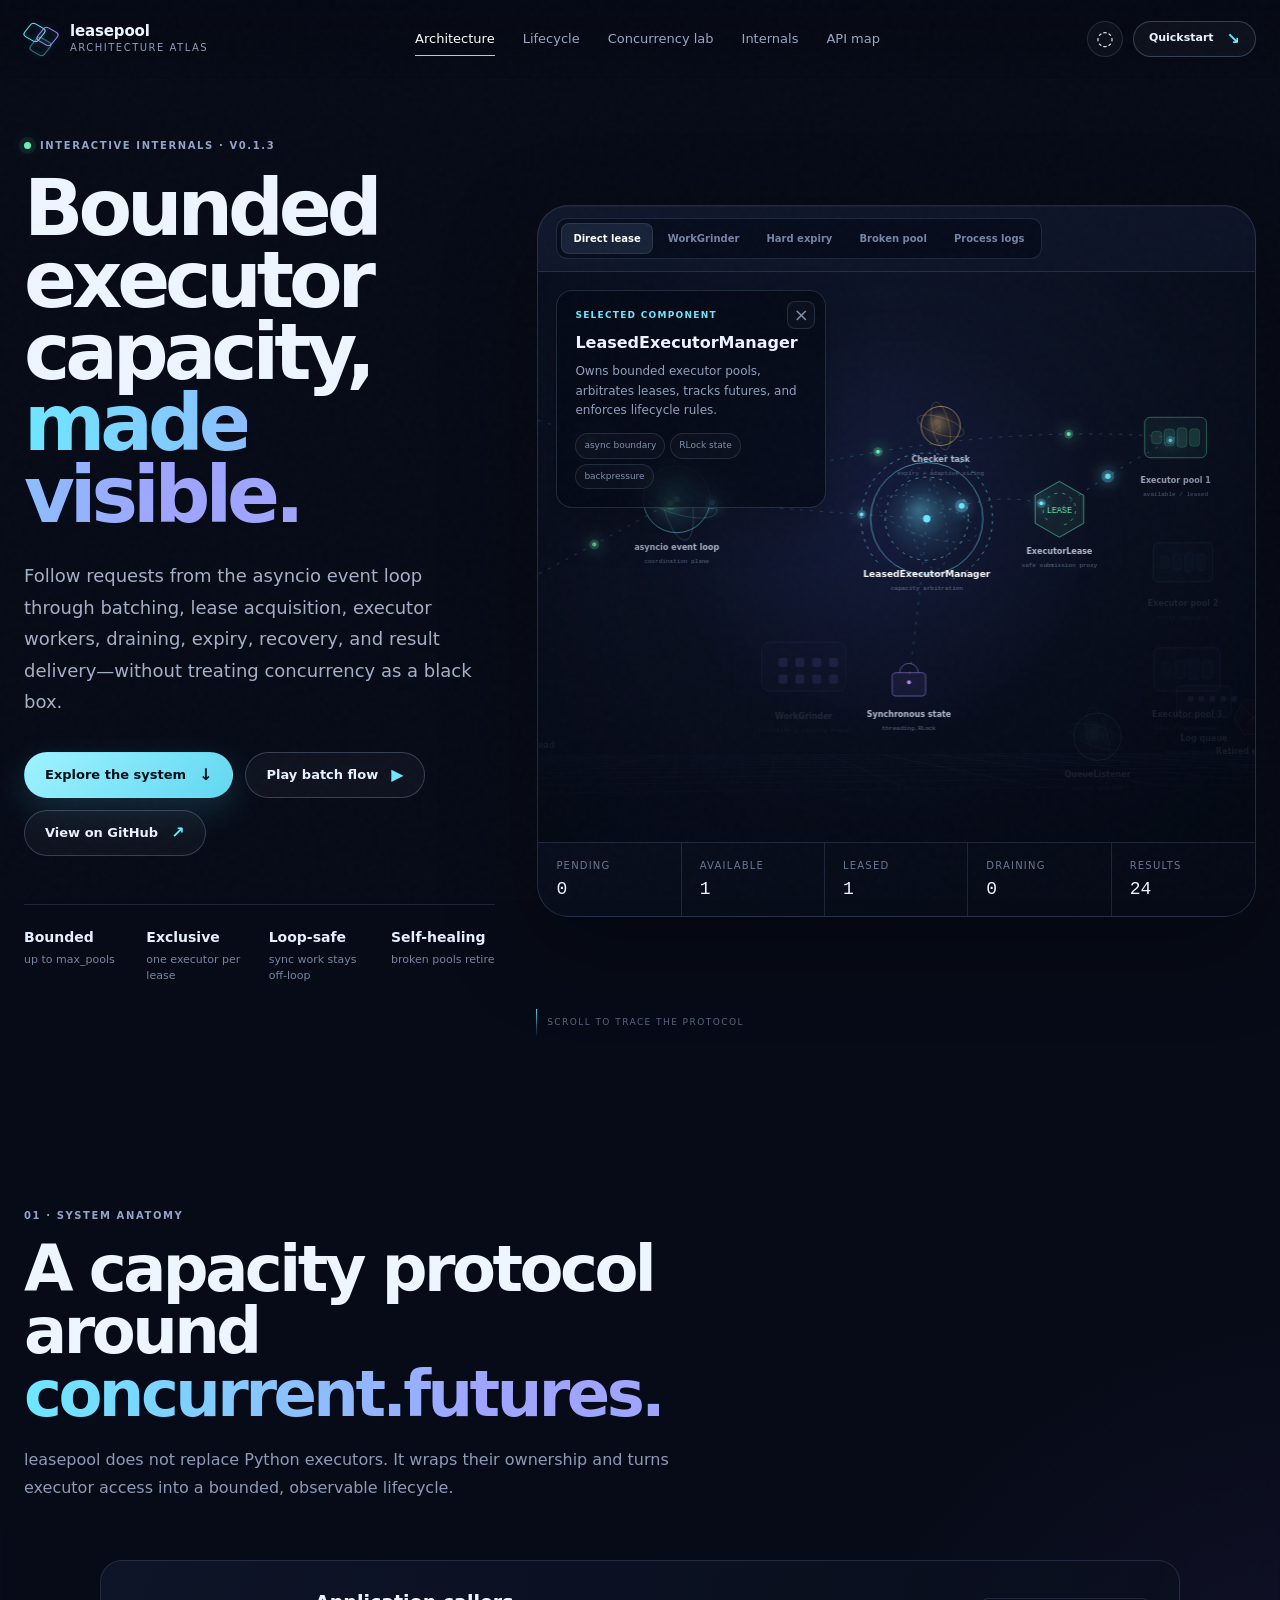
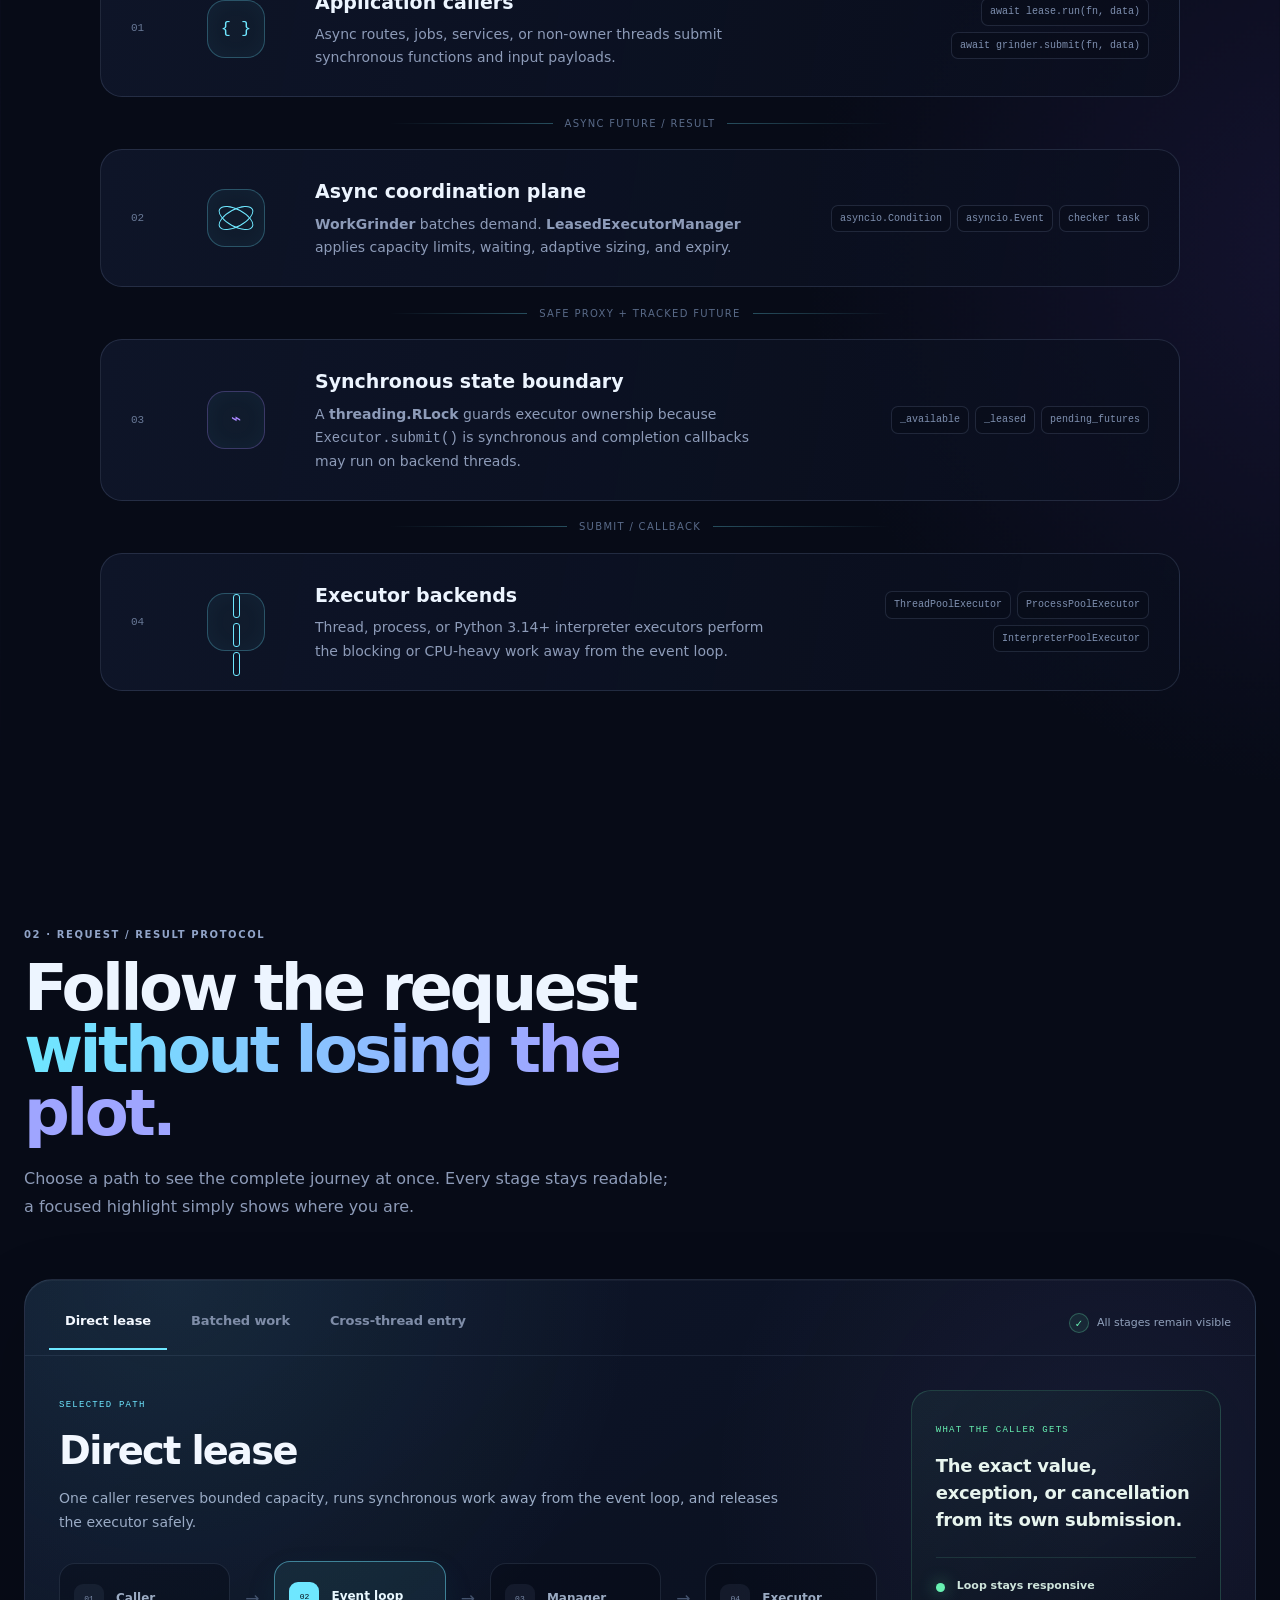
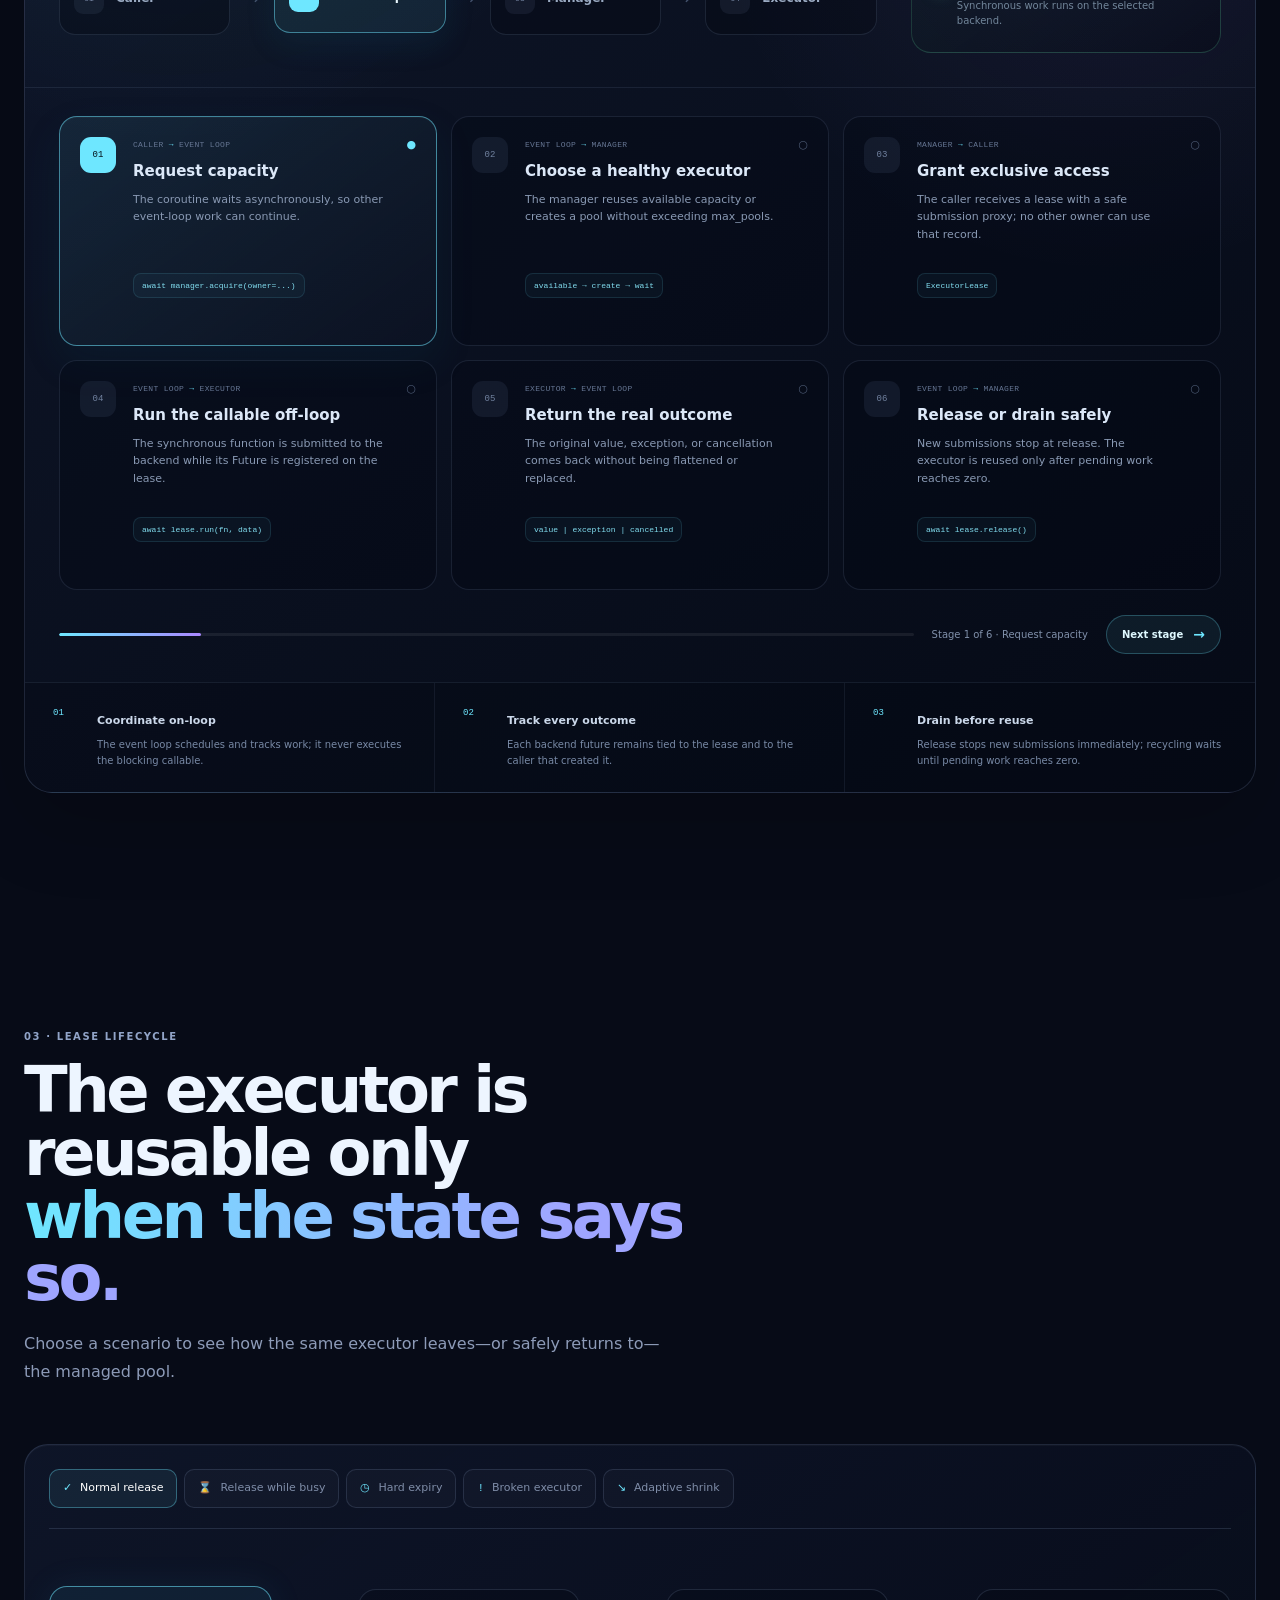
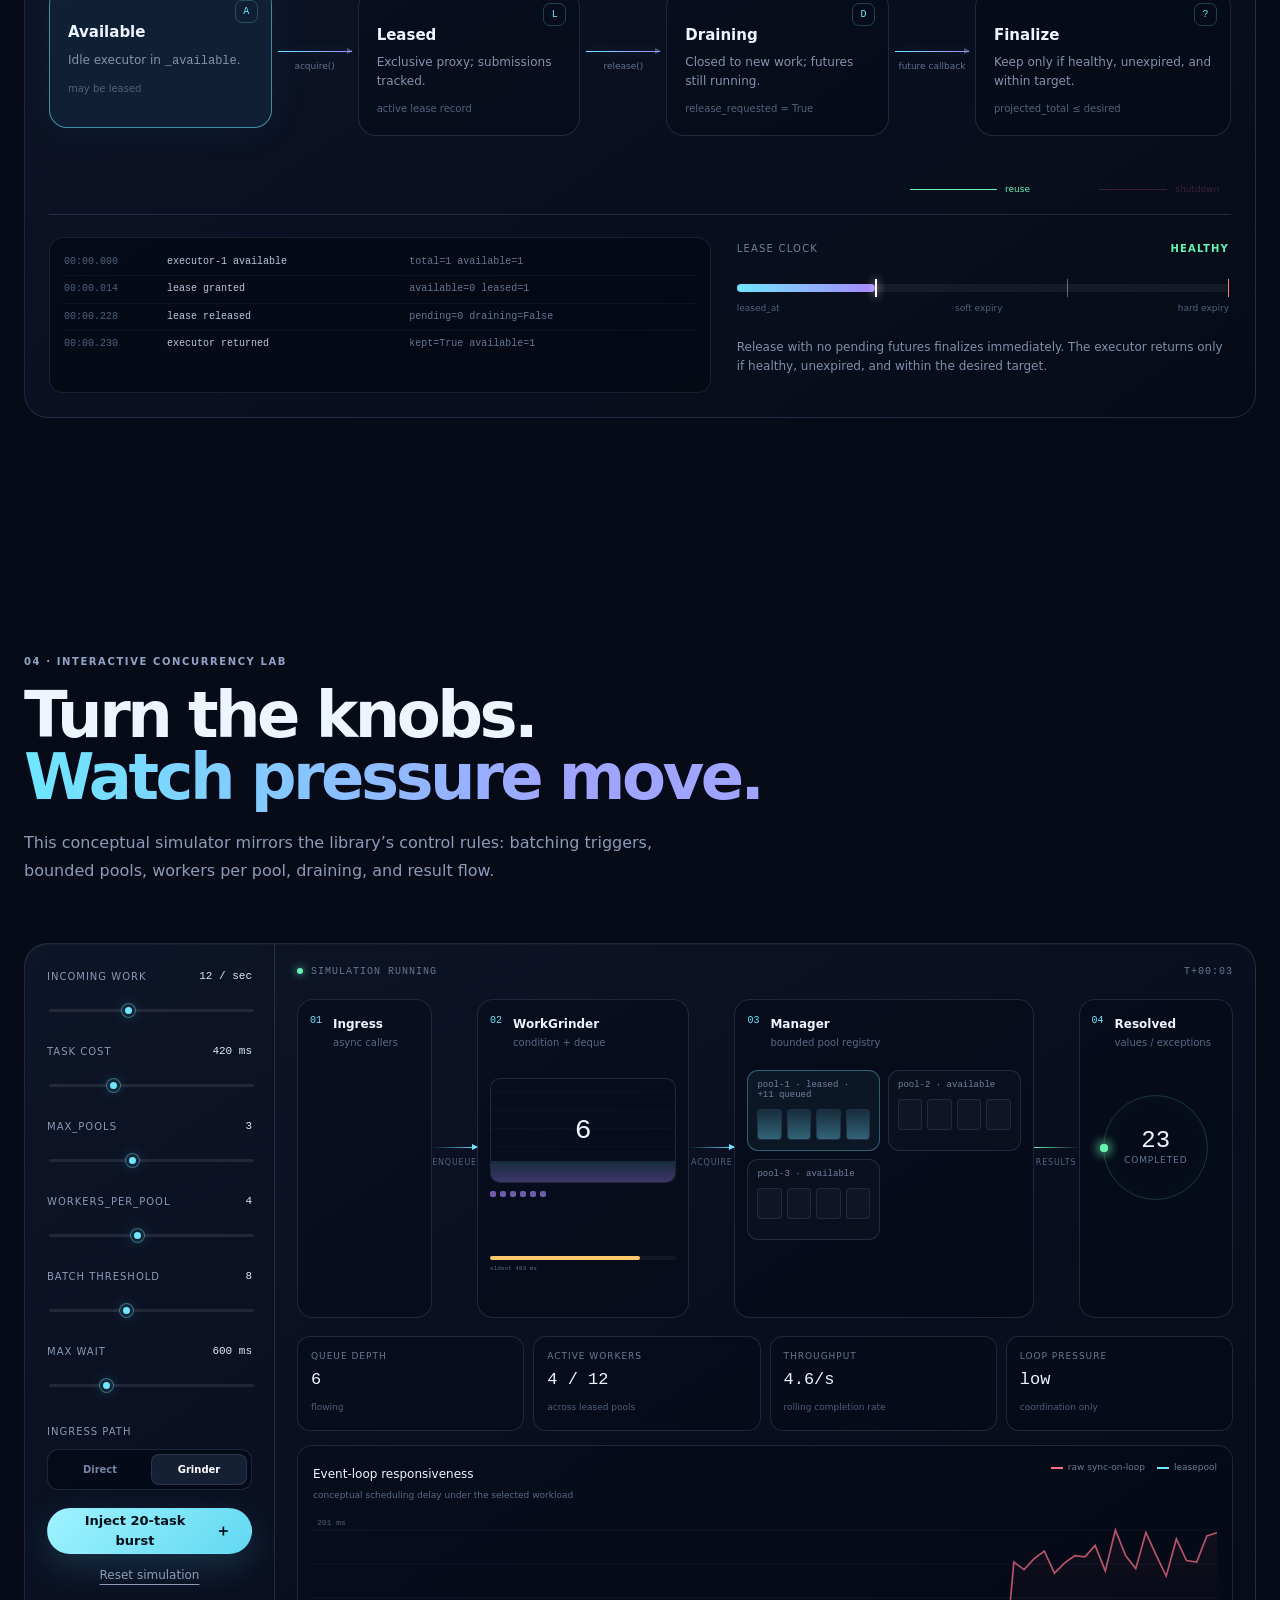
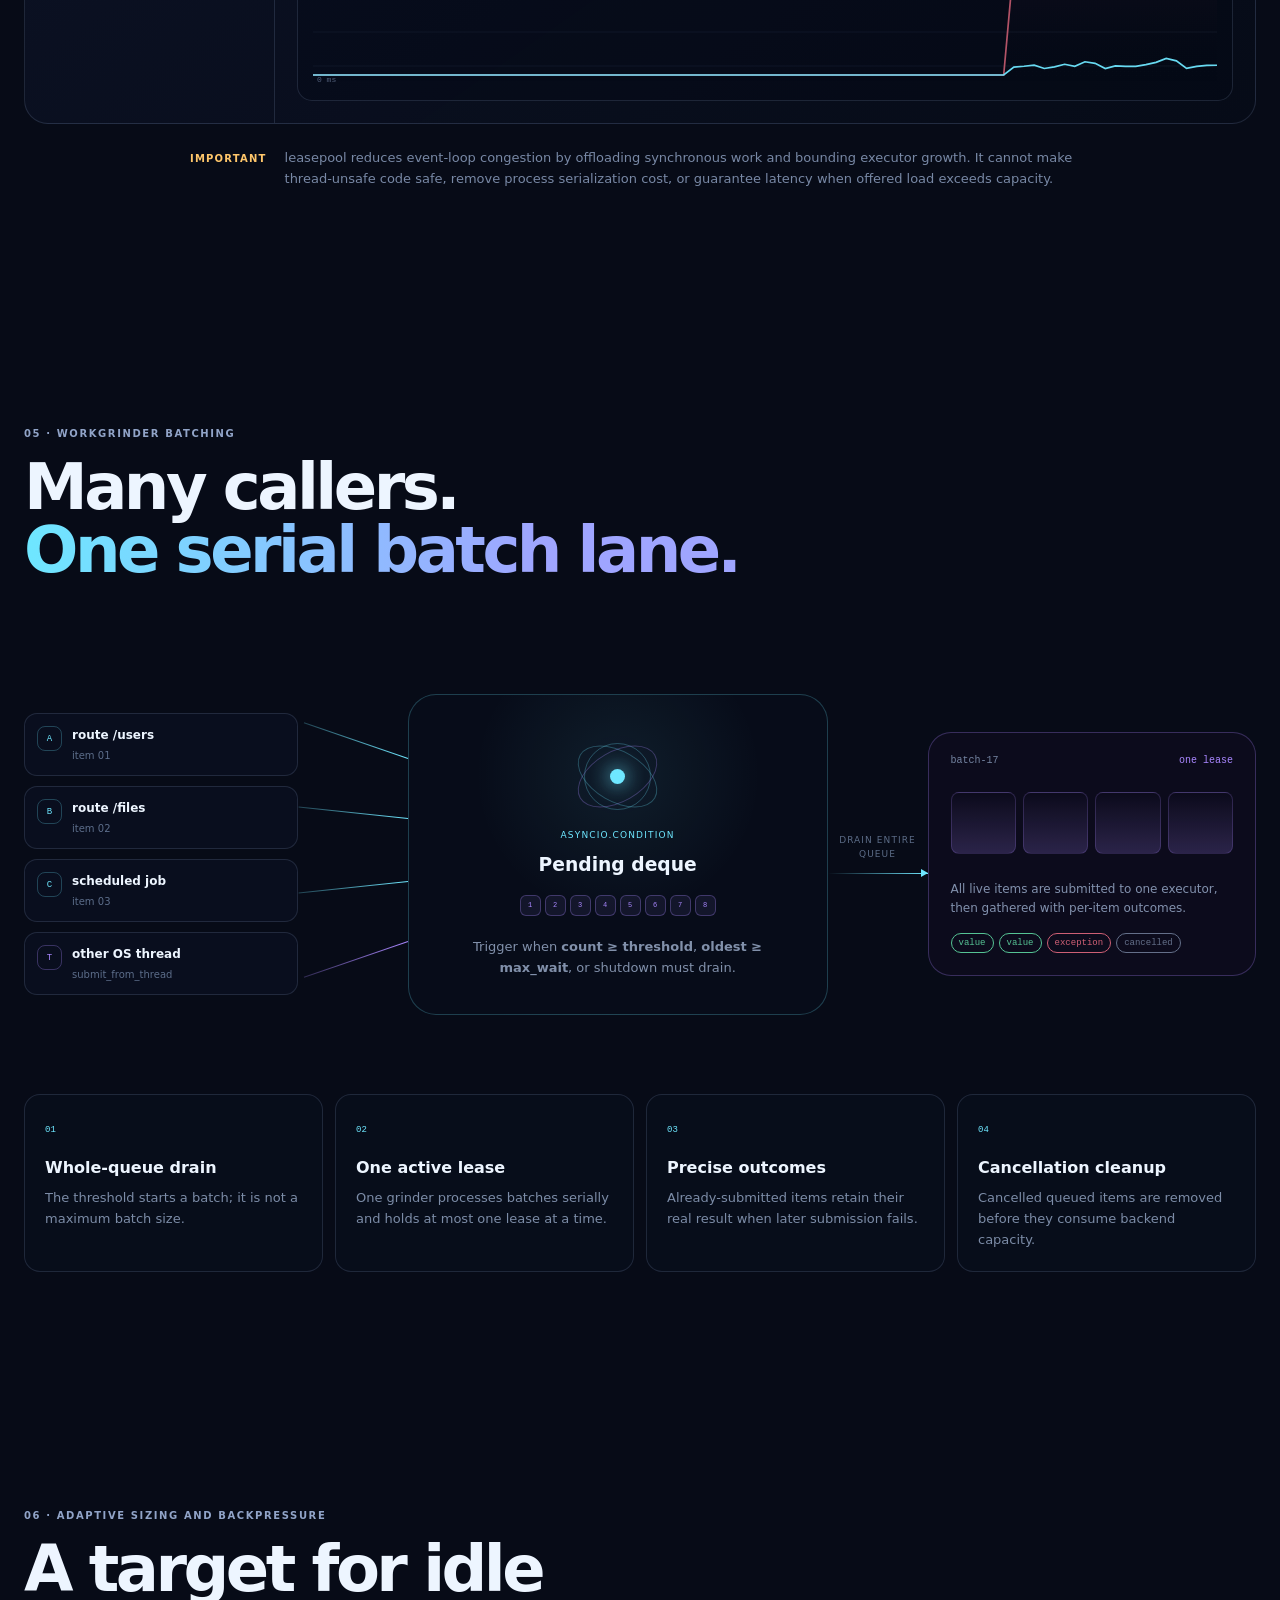
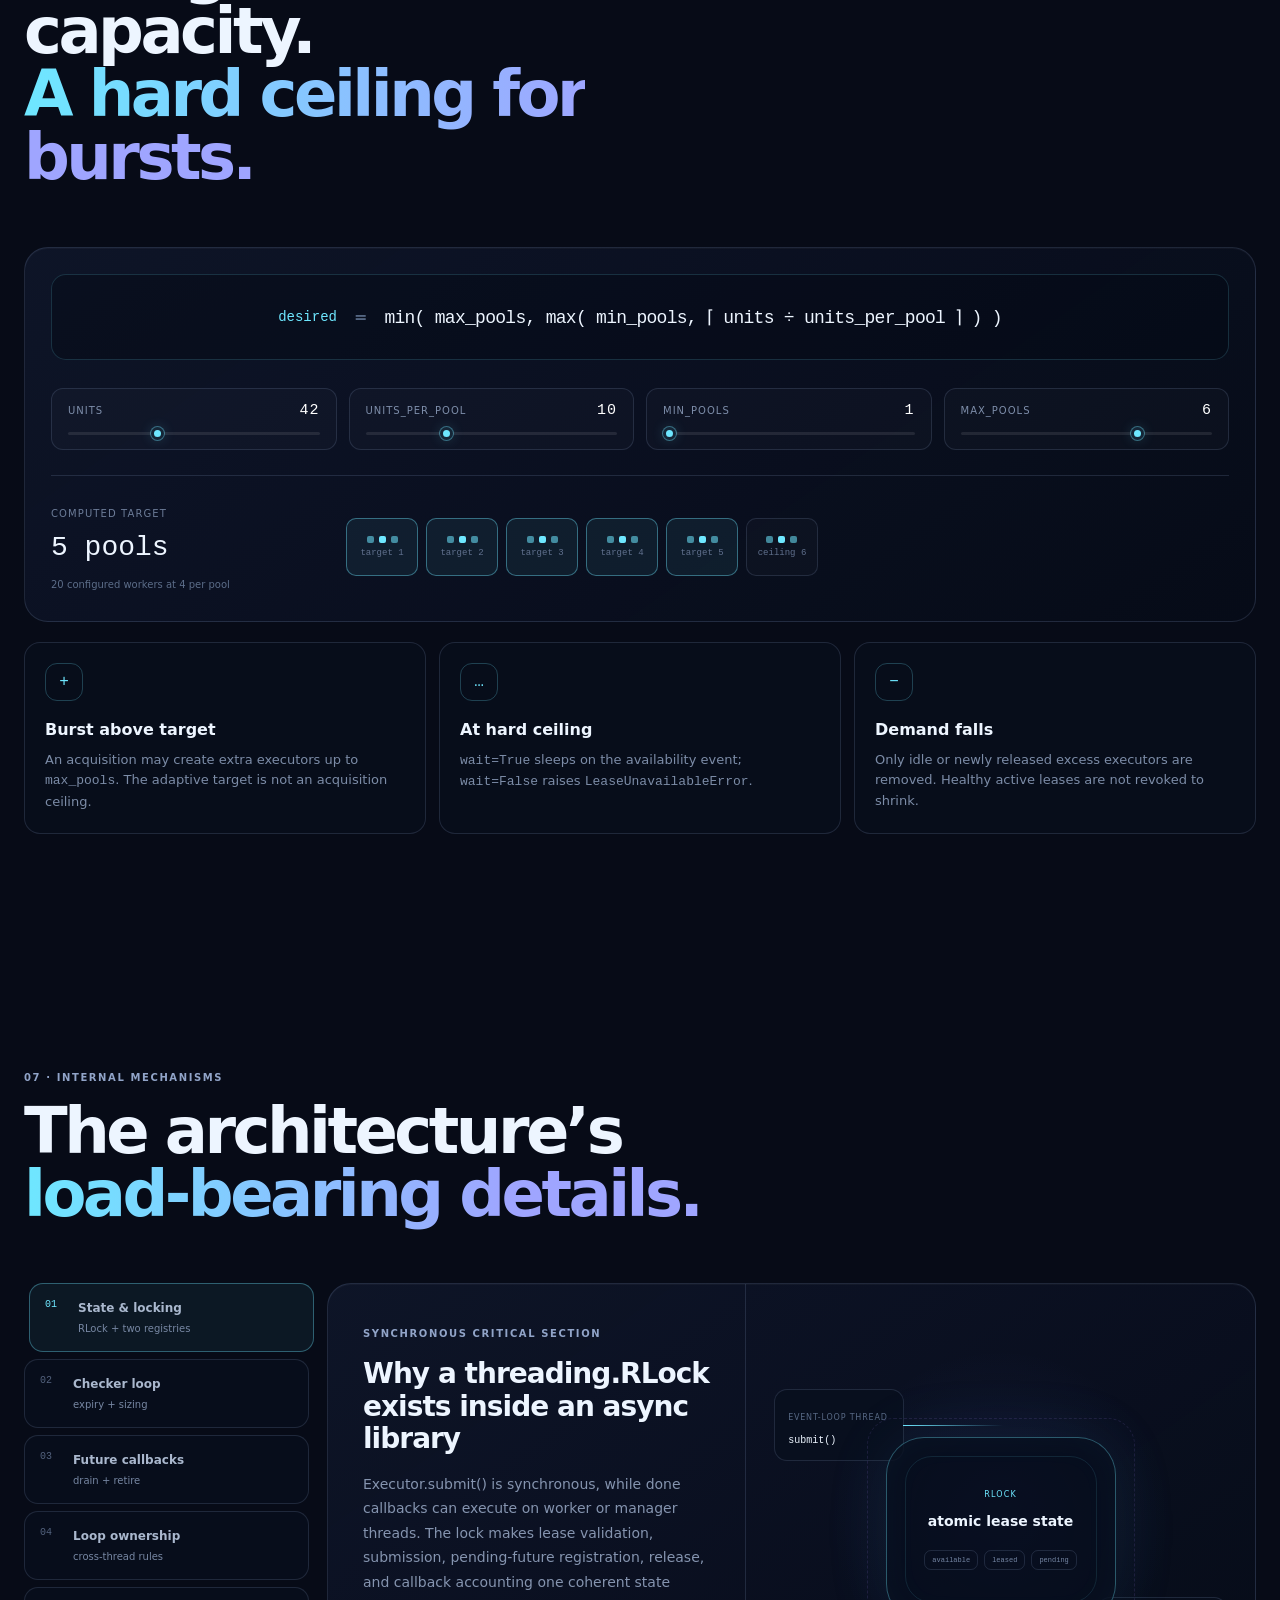
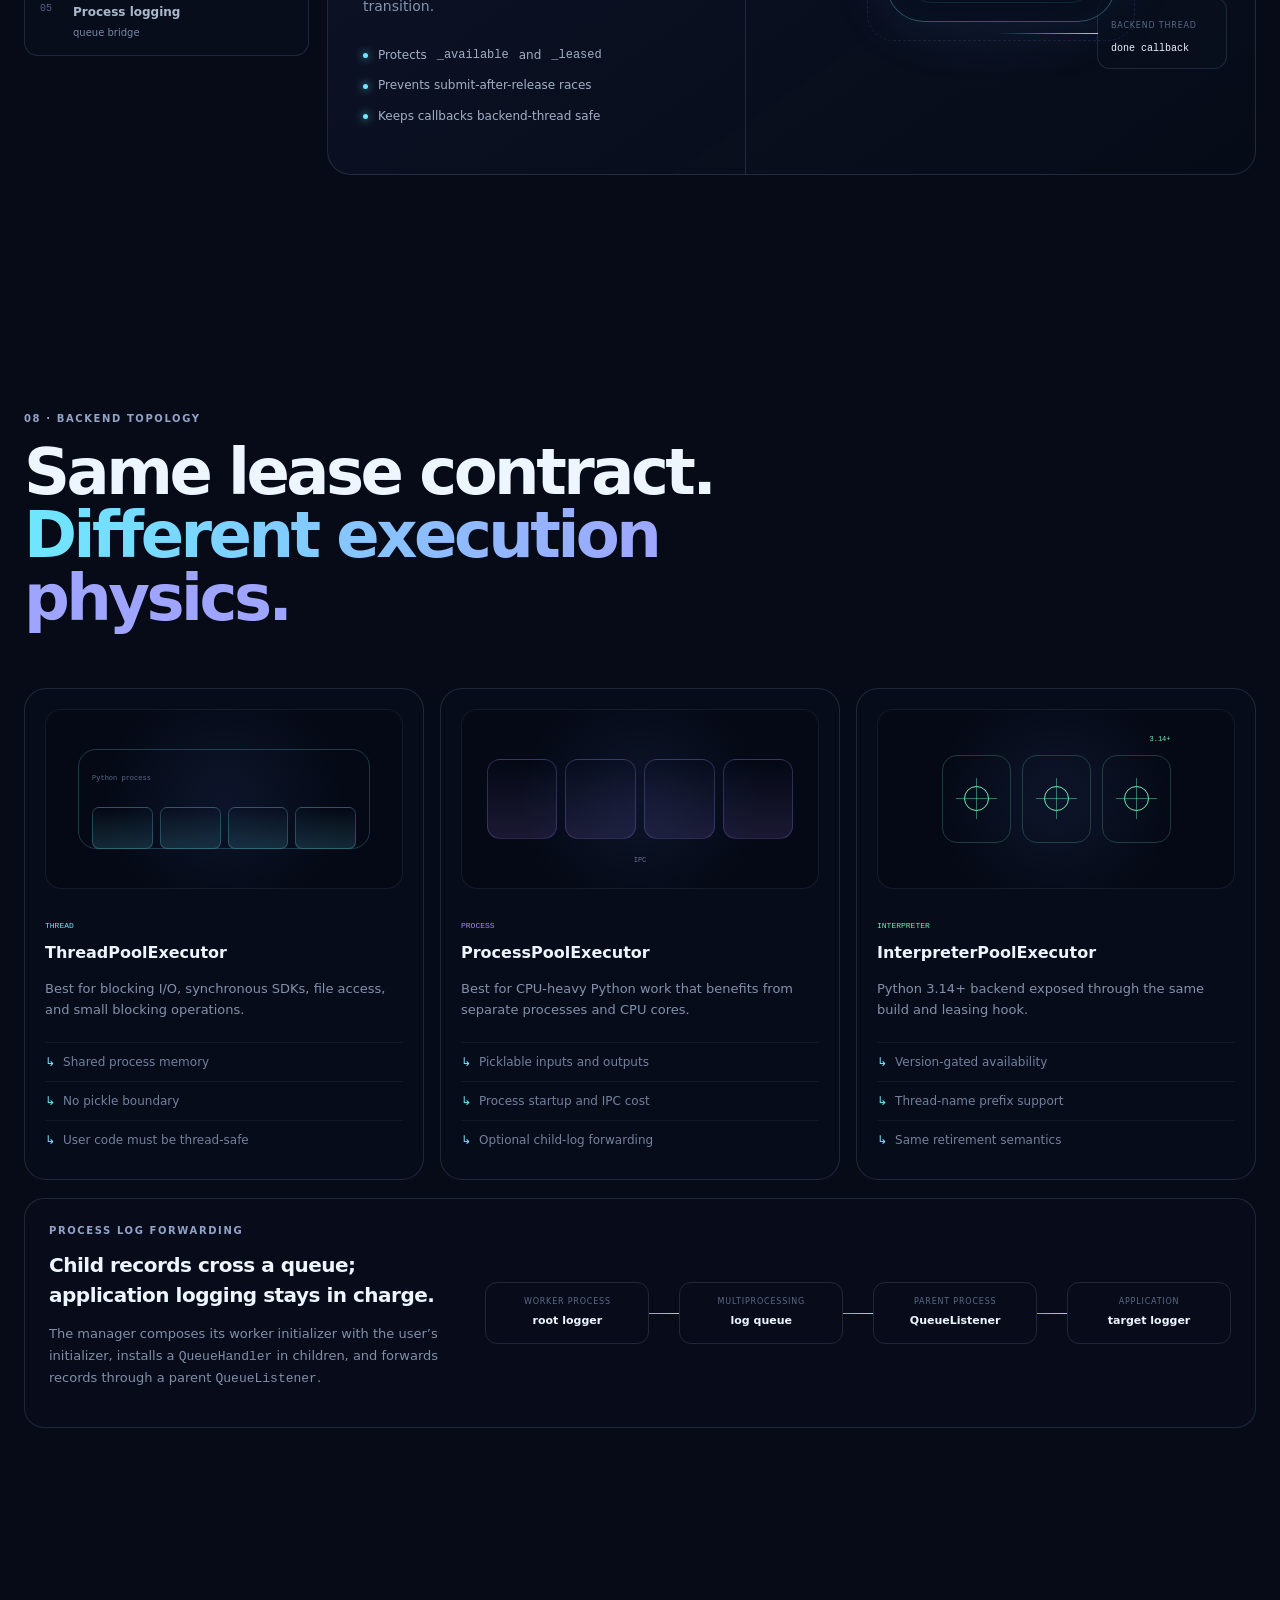
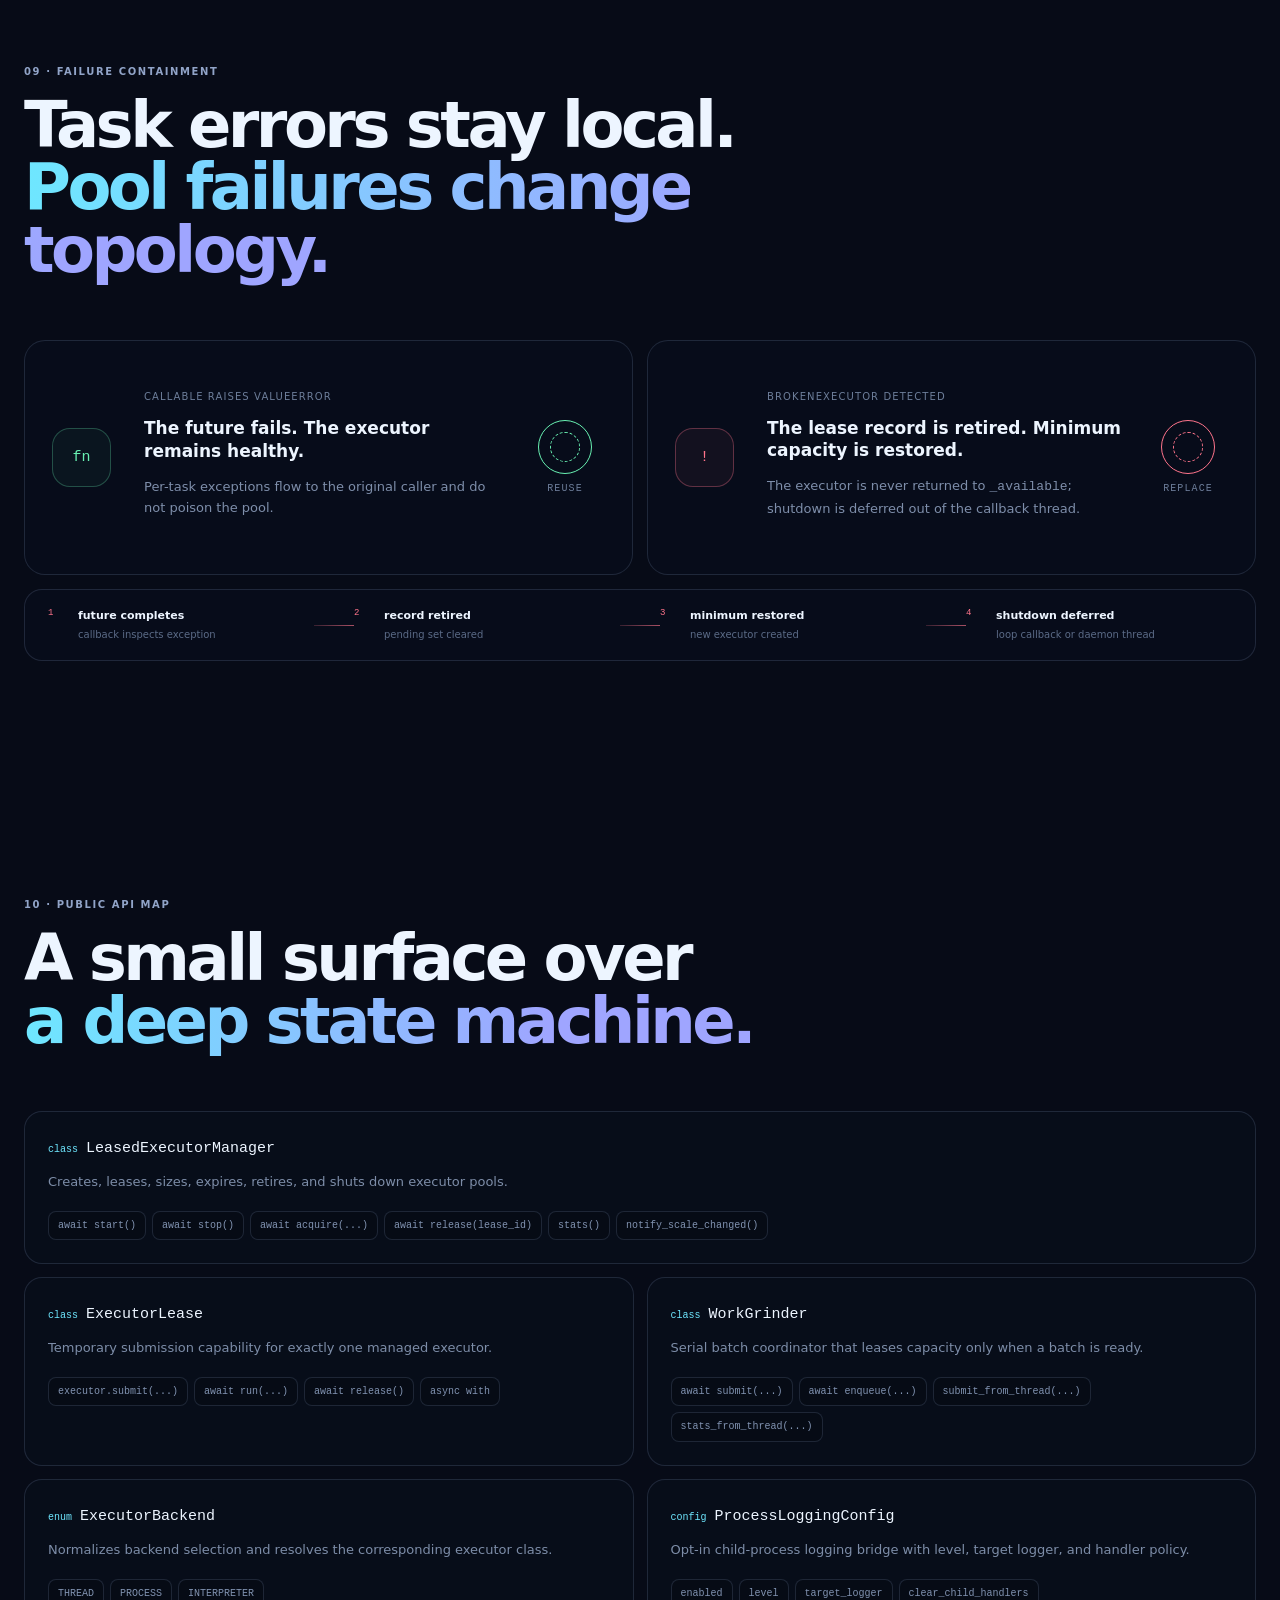
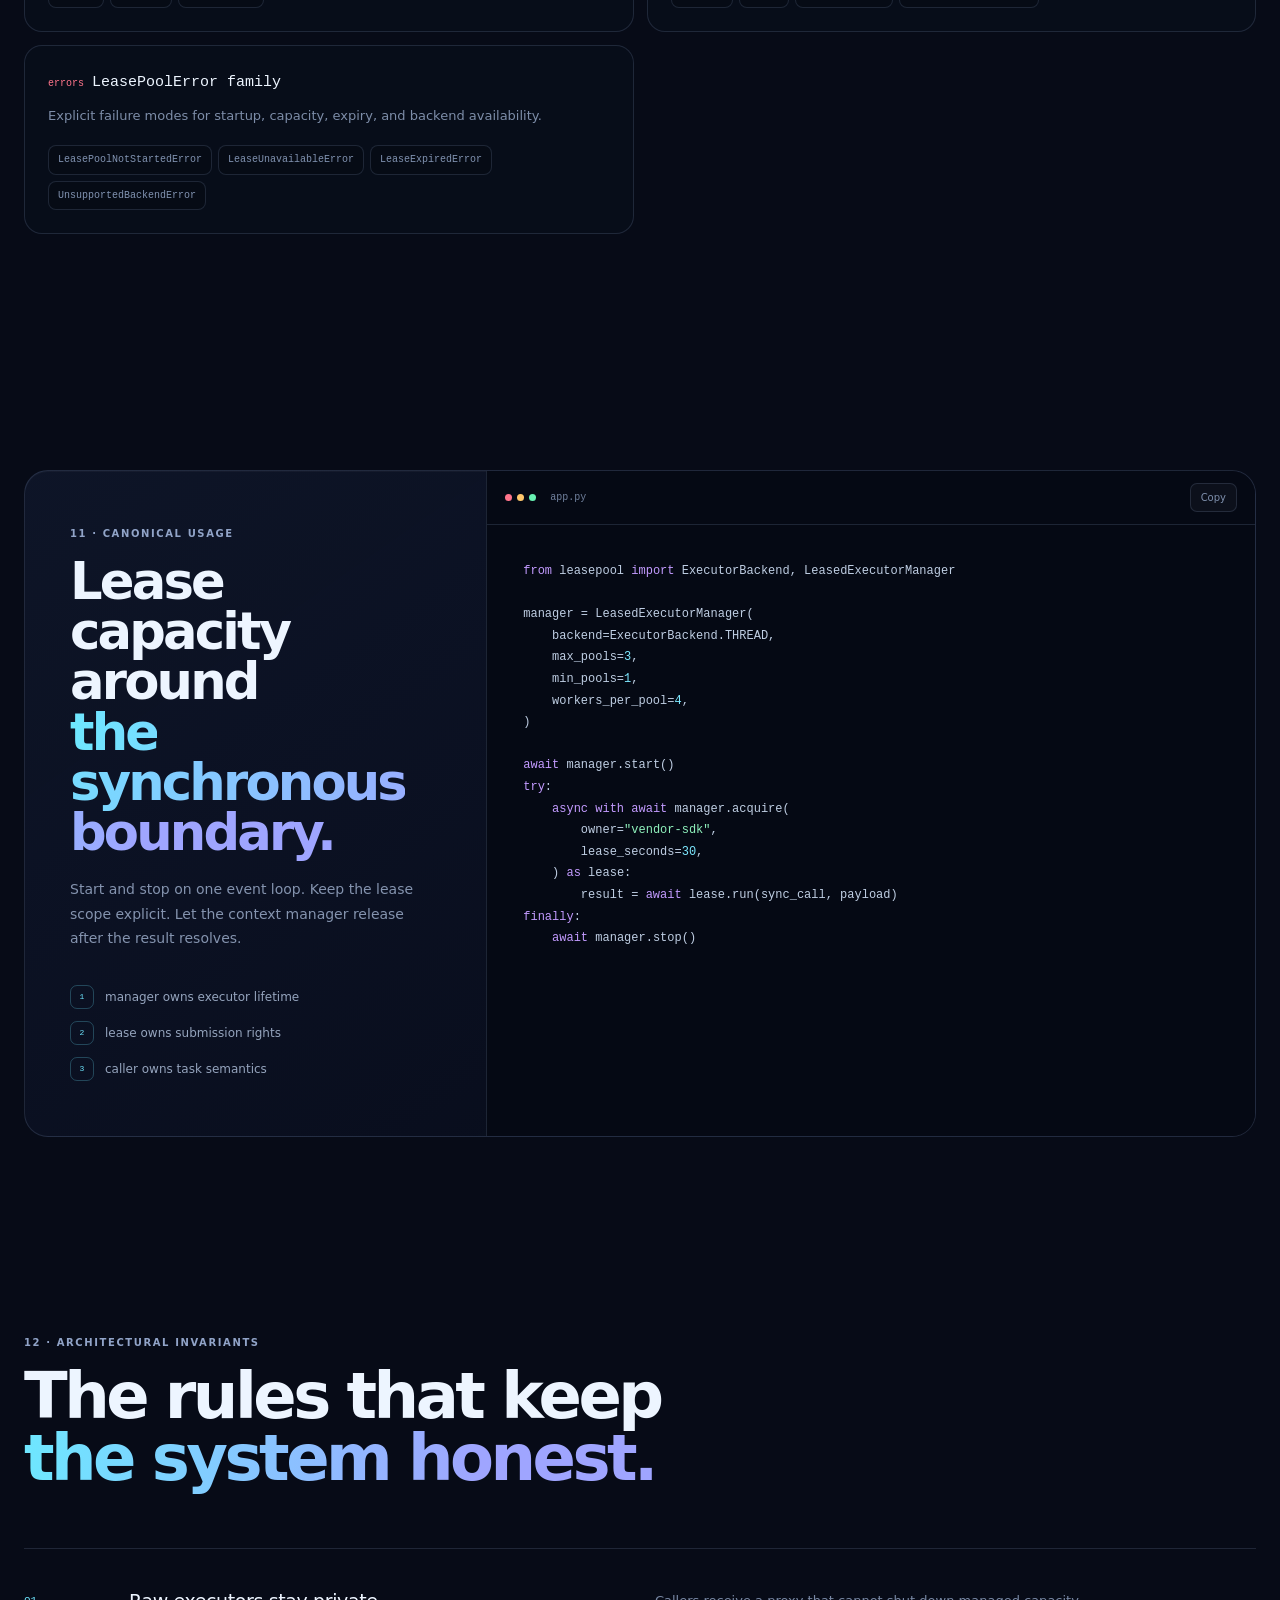
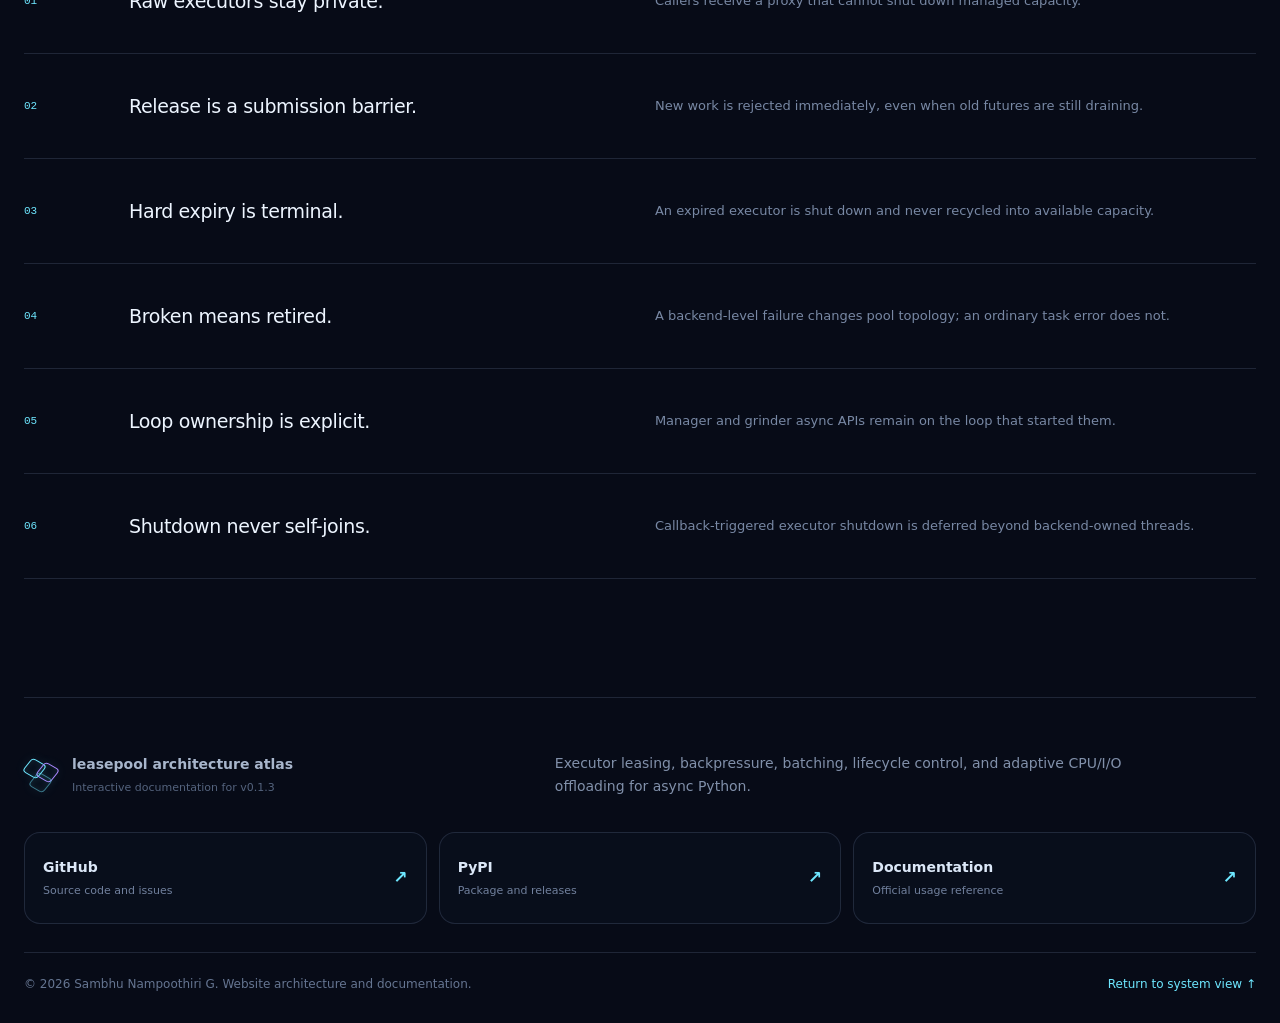
==== index.html @ a3950530 "Formatted directory structure" ====
<!doctype html>
<html lang="en">
<head>
  <meta charset="utf-8" />
  <meta name="viewport" content="width=device-width, initial-scale=1" />
  <meta name="theme-color" content="#070b17" />
  <meta name="description" content="Interactive graphical and architectural documentation for leasepool — executor leasing, backpressure, batching, lifecycle, and adaptive offloading for asyncio." />
  <title>leasepool · Interactive Architecture</title>
  <link rel="stylesheet" href="styles.css" />
</head>
<body>
  <div class="noise" aria-hidden="true"></div>
  <div class="cursor-glow" aria-hidden="true"></div>

  <header class="topbar" id="topbar">
    <a class="brand" href="#hero" aria-label="leasepool architecture home">
      <span class="brand-mark"><i></i><i></i><i></i></span>
      <span><b>leasepool</b><small>architecture atlas</small></span>
    </a>
    <nav class="nav" aria-label="Primary navigation">
      <a href="#architecture">Architecture</a>
      <a href="#lifecycle">Lifecycle</a>
      <a href="#concurrency">Concurrency lab</a>
      <a href="#internals">Internals</a>
      <a href="#api">API map</a>
    </nav>
    <div class="topbar-actions">
      <button class="icon-button" id="reduceMotion" aria-pressed="false" title="Toggle reduced motion">
        <span class="motion-icon">◌</span><span class="sr-only">Toggle reduced motion</span>
      </button>
      <a class="pill-button small" href="#quickstart">Quickstart <span>↘</span></a>
    </div>
  </header>

  <main>
    <section class="hero section" id="hero">
      <div class="hero-backdrop" aria-hidden="true"></div>
      <div class="hero-copy reveal">
        <div class="eyebrow"><span class="status-dot"></span> Interactive internals · v0.1.3</div>
        <h1>Bounded executor capacity,<br /><em>made visible.</em></h1>
        <p class="lede">
          Follow requests from the asyncio event loop through batching, lease acquisition,
          executor workers, draining, expiry, recovery, and result delivery—without treating
          concurrency as a black box.
        </p>
        <div class="hero-actions">
          <a class="pill-button primary" href="#architecture">Explore the system <span>↓</span></a>
          <button class="pill-button ghost" data-set-mode="grinder">Play batch flow <span>▶</span></button>
          <a class="pill-button ghost" href="https://github.com/jackofsometrades99/leasepool" target="_blank" rel="noopener noreferrer">View on GitHub <span>↗</span></a>
        </div>
        <div class="hero-proof">
          <div><strong>Bounded</strong><span>up to max_pools</span></div>
          <div><strong>Exclusive</strong><span>one executor per lease</span></div>
          <div><strong>Loop-safe</strong><span>sync work stays off-loop</span></div>
          <div><strong>Self-healing</strong><span>broken pools retire</span></div>
        </div>
      </div>

      <div class="hero-stage reveal" id="architecture">
        <div class="stage-toolbar">
          <div class="segmented" role="tablist" aria-label="Architecture scenario">
            <button class="active" role="tab" aria-selected="true" data-mode="direct">Direct lease</button>
            <button role="tab" aria-selected="false" data-mode="grinder">WorkGrinder</button>
            <button role="tab" aria-selected="false" data-mode="expiry">Hard expiry</button>
            <button role="tab" aria-selected="false" data-mode="broken">Broken pool</button>
            <button role="tab" aria-selected="false" data-mode="logging">Process logs</button>
          </div>
          <!-- <div class="stage-legend"><span class="legend-dot moving"></span><span id="modeCaption">request → lease → executor → result</span></div> -->
        </div>
        <div class="scene-wrap">
          <canvas id="architectureCanvas" aria-label="Interactive 3D architecture of the leasepool library"></canvas>
          <!-- <div class="scene-hint"><span>drag to orbit</span><span>scroll to zoom</span><span>select a node</span></div> -->
          <aside class="node-inspector" id="nodeInspector" aria-live="polite">
            <button
              class="inspector-close"
              id="inspectorClose"
              type="button"
              aria-label="Close selected component"
              title="Close"
            >×</button>

            <div class="inspector-kicker">Selected component</div>
            <h3 id="inspectorTitle">LeasedExecutorManager</h3>
            <p id="inspectorBody">Owns bounded executor pools, arbitrates leases, tracks futures, and enforces lifecycle rules.</p>
            <div class="inspector-tags" id="inspectorTags">
              <span>async boundary</span><span>RLock state</span><span>backpressure</span>
            </div>
          </aside>
        </div>
        <div class="stage-metrics" id="stageMetrics">
          <div><span>pending</span><b id="metricPending">0</b></div>
          <div><span>available</span><b id="metricAvailable">1</b></div>
          <div><span>leased</span><b id="metricLeased">1</b></div>
          <div><span>draining</span><b id="metricDraining">0</b></div>
          <div><span>results</span><b id="metricResults">24</b></div>
        </div>
      </div>

      <div class="scroll-cue" aria-hidden="true"><span></span>scroll to trace the protocol</div>
    </section>

    <section class="section anatomy" id="system-map">
      <div class="section-heading reveal">
        <div class="eyebrow">01 · System anatomy</div>
        <h2>A capacity protocol around<br /><em>concurrent.futures.</em></h2>
        <p>leasepool does not replace Python executors. It wraps their ownership and turns executor access into a bounded, observable lifecycle.</p>
      </div>

      <div class="layer-stack reveal">
        <article class="layer-card user-layer">
          <div class="layer-index">01</div>
          <div class="layer-symbol">{ }</div>
          <div>
            <h3>Application callers</h3>
            <p>Async routes, jobs, services, or non-owner threads submit synchronous functions and input payloads.</p>
          </div>
          <div class="layer-interface"><code>await lease.run(fn, data)</code><code>await grinder.submit(fn, data)</code></div>
        </article>
        <div class="layer-connector"><i></i><span>async Future / result</span><i></i></div>
        <article class="layer-card coordination-layer">
          <div class="layer-index">02</div>
          <div class="layer-symbol orbit-symbol"><i></i><i></i></div>
          <div>
            <h3>Async coordination plane</h3>
            <p><b>WorkGrinder</b> batches demand. <b>LeasedExecutorManager</b> applies capacity limits, waiting, adaptive sizing, and expiry.</p>
          </div>
          <div class="layer-interface"><code>asyncio.Condition</code><code>asyncio.Event</code><code>checker task</code></div>
        </article>
        <div class="layer-connector"><i></i><span>safe proxy + tracked Future</span><i></i></div>
        <article class="layer-card sync-layer">
          <div class="layer-index">03</div>
          <div class="layer-symbol lock-symbol">⌁</div>
          <div>
            <h3>Synchronous state boundary</h3>
            <p>A <b>threading.RLock</b> guards executor ownership because <code>Executor.submit()</code> is synchronous and completion callbacks may run on backend threads.</p>
          </div>
          <div class="layer-interface"><code>_available</code><code>_leased</code><code>pending_futures</code></div>
        </article>
        <div class="layer-connector"><i></i><span>submit / callback</span><i></i></div>
        <article class="layer-card worker-layer">
          <div class="layer-index">04</div>
          <div class="layer-symbol worker-symbol"><i></i><i></i><i></i></div>
          <div>
            <h3>Executor backends</h3>
            <p>Thread, process, or Python 3.14+ interpreter executors perform the blocking or CPU-heavy work away from the event loop.</p>
          </div>
          <div class="layer-interface"><code>ThreadPoolExecutor</code><code>ProcessPoolExecutor</code><code>InterpreterPoolExecutor</code></div>
        </article>
      </div>
    </section>

    <section class="section protocol" id="protocol">
      <div class="section-heading reveal">
        <div class="eyebrow">02 · Request / result protocol</div>
        <h2>Follow the request<br /><em>without losing the plot.</em></h2>
        <p>Choose a path to see the complete journey at once. Every stage stays readable; a focused highlight simply shows where you are.</p>
      </div>

      <div class="protocol-explorer reveal">
        <div class="protocol-toolbar">
          <div class="sequence-tabs" role="tablist" aria-label="Request path">
            <button class="active" data-sequence="lease">Direct lease</button>
            <button data-sequence="grinder">Batched work</button>
            <button data-sequence="thread">Cross-thread entry</button>
          </div>
          <div class="protocol-readable"><span>✓</span> All stages remain visible</div>
        </div>

        <div class="protocol-overview">
          <div class="protocol-intro">
            <span class="protocol-kicker">Selected path</span>
            <h3 id="sequenceTitle">Direct lease</h3>
            <p id="sequenceSummary">One caller reserves bounded capacity, runs synchronous work away from the event loop, and releases the executor safely.</p>

            <div class="protocol-route" id="protocolRoute" aria-label="Direct lease route">
              <div class="route-actor" data-route-index="0"><i>01</i><span id="routeActor0">Caller</span></div>
              <b aria-hidden="true">→</b>
              <div class="route-actor" data-route-index="1"><i>02</i><span id="routeActor1">Event loop</span></div>
              <b aria-hidden="true">→</b>
              <div class="route-actor" data-route-index="2"><i>03</i><span id="routeActor2">Manager</span></div>
              <b aria-hidden="true">→</b>
              <div class="route-actor" data-route-index="3"><i>04</i><span id="routeActor3">Executor</span></div>
            </div>
          </div>

          <aside class="protocol-outcome">
            <span>What the caller gets</span>
            <strong id="sequenceOutcome">The exact value, exception, or cancellation from its own submission.</strong>
            <div><i></i><p><b>Loop stays responsive</b><small>Synchronous work runs on the selected backend.</small></p></div>
          </aside>
        </div>

        <ol class="protocol-steps" id="sequenceSteps" aria-label="Request stages"></ol>

        <div class="sequence-controls">
          <div class="sequence-progress" aria-hidden="true"><i id="sequenceProgress"></i></div>
          <span id="sequenceStepLabel">Stage 1 of 6 · Request capacity</span>
          <button class="protocol-next" id="sequenceReplay" type="button">Next stage <span>→</span></button>
        </div>

        <div class="protocol-guarantees" aria-label="Protocol guarantees">
          <article><span>01</span><div><b>Coordinate on-loop</b><p>The event loop schedules and tracks work; it never executes the blocking callable.</p></div></article>
          <article><span>02</span><div><b>Track every outcome</b><p>Each backend future remains tied to the lease and to the caller that created it.</p></div></article>
          <article><span>03</span><div><b>Drain before reuse</b><p>Release stops new submissions immediately; recycling waits until pending work reaches zero.</p></div></article>
        </div>
      </div>
    </section>

    <section class="section lifecycle" id="lifecycle">
      <div class="section-heading reveal">
        <div class="eyebrow">03 · Lease lifecycle</div>
        <h2>The executor is reusable only<br /><em>when the state says so.</em></h2>
        <p>Choose a scenario to see how the same executor leaves—or safely returns to—the managed pool.</p>
      </div>

      <div class="lifecycle-board reveal">
        <div class="lifecycle-controls">
          <button class="active" data-lifecycle="normal"><span>✓</span>Normal release</button>
          <button data-lifecycle="drain"><span>⌛</span>Release while busy</button>
          <button data-lifecycle="expire"><span>◷</span>Hard expiry</button>
          <button data-lifecycle="broken"><span>!</span>Broken executor</button>
          <button data-lifecycle="shrink"><span>↘</span>Adaptive shrink</button>
        </div>
        <div class="state-machine" id="stateMachine">
          <div class="state-card active" data-state="available"><span class="state-number">A</span><h3>Available</h3><p>Idle executor in <code>_available</code>.</p><small>may be leased</small></div>
          <div class="state-path" data-path="acquire"><i></i><span>acquire()</span></div>
          <div class="state-card" data-state="leased"><span class="state-number">L</span><h3>Leased</h3><p>Exclusive proxy; submissions tracked.</p><small>active lease record</small></div>
          <div class="state-path" data-path="release"><i></i><span>release()</span></div>
          <div class="state-card" data-state="draining"><span class="state-number">D</span><h3>Draining</h3><p>Closed to new work; futures still running.</p><small>release_requested = True</small></div>
          <div class="state-path" data-path="finalize"><i></i><span>future callback</span></div>
          <div class="state-card" data-state="decision"><span class="state-number">?</span><h3>Finalize</h3><p>Keep only if healthy, unexpired, and within target.</p><small>projected_total ≤ desired</small></div>
          <div class="state-branch recycle" data-branch="recycle"><i></i><span>reuse</span></div>
          <div class="state-branch retire" data-branch="retire"><i></i><span>shutdown</span></div>
        </div>
        <div class="lifecycle-footer">
          <div class="event-terminal" id="lifecycleTerminal" aria-live="polite">
            <div><span>00:00.000</span><b>executor-1 created</b><em>total=1 available=1</em></div>
            <div><span>00:00.014</span><b>lease granted</b><em>available=0 leased=1</em></div>
            <div><span>00:00.228</span><b>lease released</b><em>pending=0 draining=False</em></div>
            <div><span>00:00.230</span><b>executor returned</b><em>kept=True available=1</em></div>
          </div>
          <div class="expiry-clock">
            <div class="clock-label"><span>lease clock</span><b id="clockStatus">healthy</b></div>
            <div class="clock-track"><i class="soft-marker"></i><i class="hard-marker"></i><span id="clockFill"></span><b id="clockNeedle"></b></div>
            <div class="clock-scale"><span>leased_at</span><span>soft expiry</span><span>hard expiry</span></div>
            <p id="clockExplanation">Soft expiry is informational. Submission remains valid through grace; hard expiry revokes the lease.</p>
          </div>
        </div>
      </div>
    </section>

    <section class="section concurrency" id="concurrency">
      <div class="section-heading reveal">
        <div class="eyebrow">04 · Interactive concurrency lab</div>
        <h2>Turn the knobs.<br /><em>Watch pressure move.</em></h2>
        <p>This conceptual simulator mirrors the library’s control rules: batching triggers, bounded pools, workers per pool, draining, and result flow.</p>
      </div>

      <div class="lab-shell reveal">
        <aside class="lab-controls">
          <div class="lab-control">
            <div><label for="arrivalRate">Incoming work</label><output id="arrivalRateOut">12 / sec</output></div>
            <input id="arrivalRate" type="range" min="1" max="30" value="12" />
          </div>
          <div class="lab-control">
            <div><label for="taskCost">Task cost</label><output id="taskCostOut">420 ms</output></div>
            <input id="taskCost" type="range" min="80" max="1200" step="20" value="420" />
          </div>
          <div class="lab-control">
            <div><label for="maxPools">max_pools</label><output id="maxPoolsOut">3</output></div>
            <input id="maxPools" type="range" min="1" max="6" value="3" />
          </div>
          <div class="lab-control">
            <div><label for="workersPool">workers_per_pool</label><output id="workersPoolOut">4</output></div>
            <input id="workersPool" type="range" min="1" max="8" value="4" />
          </div>
          <div class="lab-control grinder-control">
            <div><label for="batchThreshold">batch threshold</label><output id="batchThresholdOut">8</output></div>
            <input id="batchThreshold" type="range" min="1" max="20" value="8" />
          </div>
          <div class="lab-control grinder-control">
            <div><label for="maxWait">max wait</label><output id="maxWaitOut">600 ms</output></div>
            <input id="maxWait" type="range" min="100" max="2000" step="100" value="600" />
          </div>
          <div class="lab-mode">
            <span>Ingress path</span>
            <div class="segmented full">
              <button data-lab-mode="direct">Direct</button>
              <button class="active" data-lab-mode="grinder">Grinder</button>
            </div>
          </div>
          <button class="pill-button primary full-width" id="burstButton">Inject 20-task burst <span>＋</span></button>
          <button class="text-button" id="resetLab">Reset simulation</button>
        </aside>

        <div class="lab-visual">
          <div class="lab-topline">
            <div class="sim-status"><span></span>simulation running</div>
            <div class="sim-time" id="simTime">T+00:00</div>
          </div>
          <div class="flow-rack">
            <div class="rack-zone ingress-zone">
              <div class="rack-label"><span>01</span><b>Ingress</b><small>async callers</small></div>
              <div class="request-stream" id="requestStream"></div>
            </div>
            <div class="rack-link"><i></i><span id="rackLinkLabel">enqueue</span></div>
            <div class="rack-zone queue-zone">
              <div class="rack-label"><span>02</span><b id="queueZoneTitle">WorkGrinder</b><small id="queueZoneSub">condition + deque</small></div>
              <div class="queue-display">
                <div class="queue-meter"><span id="queueFill"></span><b id="queueCount">0</b></div>
                <div class="queue-dots" id="queueDots"></div>
              </div>
              <div class="batch-timer"><span id="batchTimerFill"></span><b id="batchTimerText">oldest 0 ms</b></div>
            </div>
            <div class="rack-link"><i></i><span>acquire</span></div>
            <div class="rack-zone manager-zone">
              <div class="rack-label"><span>03</span><b>Manager</b><small>bounded pool registry</small></div>
              <div class="pool-grid" id="poolGrid"></div>
            </div>
            <div class="rack-link reverse"><i></i><span>results</span></div>
            <div class="rack-zone result-zone">
              <div class="rack-label"><span>04</span><b>Resolved</b><small>values / exceptions</small></div>
              <div class="result-orbit"><b id="completedCount">0</b><span>completed</span><i></i><i></i></div>
            </div>
          </div>

          <div class="lab-dashboard">
            <div class="metric-card"><span>Queue depth</span><b id="labQueueMetric">0</b><small id="labQueueTrend">stable</small></div>
            <div class="metric-card"><span>Active workers</span><b id="labWorkersMetric">0 / 12</b><small>across leased pools</small></div>
            <div class="metric-card"><span>Throughput</span><b id="labThroughputMetric">0.0/s</b><small>rolling completion rate</small></div>
            <div class="metric-card"><span>Loop pressure</span><b id="labPressureMetric">low</b><small>coordination only</small></div>
          </div>

          <div class="chart-card">
            <div class="chart-head"><div><span>Event-loop responsiveness</span><small>conceptual scheduling delay under the selected workload</small></div><div class="chart-legend"><span><i class="raw"></i>raw sync-on-loop</span><span><i class="pooled"></i>leasepool</span></div></div>
            <canvas id="pressureChart" height="170" aria-label="Event loop responsiveness comparison chart"></canvas>
          </div>
        </div>
      </div>
      <div class="lab-note reveal"><span>Important</span><p>leasepool reduces event-loop congestion by offloading synchronous work and bounding executor growth. It cannot make thread-unsafe code safe, remove process serialization cost, or guarantee latency when offered load exceeds capacity.</p></div>
    </section>

    <section class="section grinder" id="grinder">
      <div class="section-heading reveal">
        <div class="eyebrow">05 · WorkGrinder batching</div>
        <h2>Many callers.<br /><em>One serial batch lane.</em></h2>
      </div>
      <div class="grinder-visual reveal">
        <div class="grinder-callers">
          <div class="caller-node"><span>A</span><b>route /users</b><small>item 01</small></div>
          <div class="caller-node"><span>B</span><b>route /files</b><small>item 02</small></div>
          <div class="caller-node"><span>C</span><b>scheduled job</b><small>item 03</small></div>
          <div class="caller-node thread"><span>T</span><b>other OS thread</b><small>submit_from_thread</small></div>
        </div>
        <div class="grinder-lines"><i></i><i></i><i></i><i></i></div>
        <div class="grinder-core">
          <div class="core-orbit"><i></i><i></i><i></i></div>
          <span class="core-kicker">asyncio.Condition</span>
          <h3>Pending deque</h3>
          <div class="deque-row"><i>1</i><i>2</i><i>3</i><i>4</i><i>5</i><i>6</i><i>7</i><i>8</i></div>
          <p>Trigger when <b>count ≥ threshold</b>, <b>oldest ≥ max_wait</b>, or shutdown must drain.</p>
        </div>
        <div class="grinder-gate"><span>drain entire queue</span><i></i></div>
        <div class="batch-card">
          <div class="batch-header"><span>batch-17</span><b>one lease</b></div>
          <div class="batch-workers"><i></i><i></i><i></i><i></i></div>
          <p>All live items are submitted to one executor, then gathered with per-item outcomes.</p>
          <div class="batch-outcomes"><span class="ok">value</span><span class="ok">value</span><span class="err">exception</span><span class="cancel">cancelled</span></div>
        </div>
      </div>
      <div class="invariant-grid reveal">
        <article><span>01</span><h3>Whole-queue drain</h3><p>The threshold starts a batch; it is not a maximum batch size.</p></article>
        <article><span>02</span><h3>One active lease</h3><p>One grinder processes batches serially and holds at most one lease at a time.</p></article>
        <article><span>03</span><h3>Precise outcomes</h3><p>Already-submitted items retain their real result when later submission fails.</p></article>
        <article><span>04</span><h3>Cancellation cleanup</h3><p>Cancelled queued items are removed before they consume backend capacity.</p></article>
      </div>
    </section>

    <section class="section adaptive" id="adaptive">
      <div class="section-heading reveal">
        <div class="eyebrow">06 · Adaptive sizing and backpressure</div>
        <h2>A target for idle capacity.<br /><em>A hard ceiling for bursts.</em></h2>
      </div>
      <div class="formula-card reveal">
        <div class="formula">
          <span>desired</span><b>=</b><strong>min( max_pools, max( min_pools, ⌈ units ÷ units_per_pool ⌉ ) )</strong>
        </div>
        <div class="formula-controls">
          <label>units <input id="unitsInput" type="range" min="0" max="120" value="42" /><output id="unitsOutput">42</output></label>
          <label>units_per_pool <input id="unitsPerPoolInput" type="range" min="1" max="30" value="10" /><output id="unitsPerPoolOutput">10</output></label>
          <label>min_pools <input id="minPoolsInput" type="range" min="1" max="5" value="1" /><output id="minPoolsOutput">1</output></label>
          <label>max_pools <input id="maxPoolsFormulaInput" type="range" min="1" max="8" value="6" /><output id="maxPoolsFormulaOutput">6</output></label>
        </div>
        <div class="capacity-visual">
          <div class="capacity-summary"><span>computed target</span><b id="desiredOutput">5 pools</b><small id="workerCapacityOutput">20 configured workers at 4 per pool</small></div>
          <div class="capacity-pools" id="capacityPools"></div>
        </div>
      </div>
      <div class="pressure-logic reveal">
        <article><div class="logic-icon">+</div><h3>Burst above target</h3><p>An acquisition may create extra executors up to <code>max_pools</code>. The adaptive target is not an acquisition ceiling.</p></article>
        <article><div class="logic-icon">…</div><h3>At hard ceiling</h3><p><code>wait=True</code> sleeps on the availability event; <code>wait=False</code> raises <code>LeaseUnavailableError</code>.</p></article>
        <article><div class="logic-icon">−</div><h3>Demand falls</h3><p>Only idle or newly released excess executors are removed. Healthy active leases are not revoked to shrink.</p></article>
      </div>
    </section>

    <section class="section internals" id="internals">
      <div class="section-heading reveal">
        <div class="eyebrow">07 · Internal mechanisms</div>
        <h2>The architecture’s<br /><em>load-bearing details.</em></h2>
      </div>
      <div class="internals-layout">
        <div class="mechanism-nav reveal" role="tablist" aria-label="Internal mechanism">
          <button class="active" data-mechanism="lock"><span>01</span><b>State & locking</b><small>RLock + two registries</small></button>
          <button data-mechanism="checker"><span>02</span><b>Checker loop</b><small>expiry + sizing</small></button>
          <button data-mechanism="callbacks"><span>03</span><b>Future callbacks</b><small>drain + retire</small></button>
          <button data-mechanism="ownership"><span>04</span><b>Loop ownership</b><small>cross-thread rules</small></button>
          <button data-mechanism="logging"><span>05</span><b>Process logging</b><small>queue bridge</small></button>
        </div>
        <div class="mechanism-stage reveal" id="mechanismStage">
          <div class="mechanism-copy">
            <div class="eyebrow" id="mechanismKicker">Synchronous critical section</div>
            <h3 id="mechanismTitle">Why a threading.RLock exists inside an async library</h3>
            <p id="mechanismBody">Executor.submit() is synchronous, while done callbacks can execute on worker or manager threads. The lock makes lease validation, submission, pending-future registration, release, and callback accounting one coherent state transition.</p>
            <div class="mechanism-points" id="mechanismPoints">
              <span><i></i>Protects <code>_available</code> and <code>_leased</code></span>
              <span><i></i>Prevents submit-after-release races</span>
              <span><i></i>Keeps callbacks backend-thread safe</span>
            </div>
          </div>
          <div class="mechanism-diagram" id="mechanismDiagram" data-view="lock">
            <div class="lock-viz">
              <div class="sync-call submit-call"><small>event-loop thread</small><b>submit()</b><i></i></div>
              <div class="sync-call callback-call"><small>backend thread</small><b>done callback</b><i></i></div>
              <div class="lock-core"><span>RLock</span><b>atomic lease state</b><div><i>available</i><i>leased</i><i>pending</i></div></div>
            </div>
          </div>
        </div>
      </div>
    </section>

    <section class="section backends" id="backends">
      <div class="section-heading reveal">
        <div class="eyebrow">08 · Backend topology</div>
        <h2>Same lease contract.<br /><em>Different execution physics.</em></h2>
      </div>
      <div class="backend-grid reveal">
        <article class="backend-card thread-backend">
          <div class="backend-visual"><div class="process-shell"><span>Python process</span><div class="worker-row"><i></i><i></i><i></i><i></i></div></div></div>
          <div class="backend-title"><span>thread</span><b>ThreadPoolExecutor</b></div>
          <p>Best for blocking I/O, synchronous SDKs, file access, and small blocking operations.</p>
          <ul><li>Shared process memory</li><li>No pickle boundary</li><li>User code must be thread-safe</li></ul>
        </article>
        <article class="backend-card process-backend">
          <div class="backend-visual"><div class="multi-process"><div></div><div></div><div></div><div></div><span>IPC</span></div></div>
          <div class="backend-title"><span>process</span><b>ProcessPoolExecutor</b></div>
          <p>Best for CPU-heavy Python work that benefits from separate processes and CPU cores.</p>
          <ul><li>Picklable inputs and outputs</li><li>Process startup and IPC cost</li><li>Optional child-log forwarding</li></ul>
        </article>
        <article class="backend-card interpreter-backend">
          <div class="backend-visual"><div class="interpreter-shell"><div><i></i></div><div><i></i></div><div><i></i></div><span>3.14+</span></div></div>
          <div class="backend-title"><span>interpreter</span><b>InterpreterPoolExecutor</b></div>
          <p>Python 3.14+ backend exposed through the same build and leasing hook.</p>
          <ul><li>Version-gated availability</li><li>Thread-name prefix support</li><li>Same retirement semantics</li></ul>
        </article>
      </div>
      <div class="logging-bridge reveal">
        <div class="logging-copy"><span class="eyebrow">Process log forwarding</span><h3>Child records cross a queue; application logging stays in charge.</h3><p>The manager composes its worker initializer with the user’s initializer, installs a <code>QueueHandler</code> in children, and forwards records through a parent <code>QueueListener</code>.</p></div>
        <div class="logging-flow"><div><span>worker process</span><b>root logger</b></div><i></i><div><span>multiprocessing</span><b>log queue</b></div><i></i><div><span>parent process</span><b>QueueListener</b></div><i></i><div><span>application</span><b>target logger</b></div></div>
      </div>
    </section>

    <section class="section failure" id="failure">
      <div class="section-heading reveal">
        <div class="eyebrow">09 · Failure containment</div>
        <h2>Task errors stay local.<br /><em>Pool failures change topology.</em></h2>
      </div>
      <div class="failure-compare reveal">
        <article class="ordinary-error">
          <div class="failure-badge">fn</div><div><span>Callable raises ValueError</span><h3>The future fails. The executor remains healthy.</h3><p>Per-task exceptions flow to the original caller and do not poison the pool.</p></div><div class="failure-path good"><i></i><span>reuse</span></div>
        </article>
        <article class="broken-error">
          <div class="failure-badge">!</div><div><span>BrokenExecutor detected</span><h3>The lease record is retired. Minimum capacity is restored.</h3><p>The executor is never returned to <code>_available</code>; shutdown is deferred out of the callback thread.</p></div><div class="failure-path bad"><i></i><span>replace</span></div>
        </article>
      </div>
      <div class="recovery-strip reveal">
        <div><span>1</span><b>future completes</b><small>callback inspects exception</small></div><i></i><div><span>2</span><b>record retired</b><small>pending set cleared</small></div><i></i><div><span>3</span><b>minimum restored</b><small>new executor created</small></div><i></i><div><span>4</span><b>shutdown deferred</b><small>loop callback or daemon thread</small></div>
      </div>
    </section>

    <section class="section api" id="api">
      <div class="section-heading reveal">
        <div class="eyebrow">10 · Public API map</div>
        <h2>A small surface over<br /><em>a deep state machine.</em></h2>
      </div>
      <div class="api-map reveal">
        <article class="api-primary">
          <div class="api-signature"><span>class</span><b>LeasedExecutorManager</b></div>
          <p>Creates, leases, sizes, expires, retires, and shuts down executor pools.</p>
          <div class="method-grid"><code>await start()</code><code>await stop()</code><code>await acquire(...)</code><code>await release(lease_id)</code><code>stats()</code><code>notify_scale_changed()</code></div>
        </article>
        <article>
          <div class="api-signature"><span>class</span><b>ExecutorLease</b></div>
          <p>Temporary submission capability for exactly one managed executor.</p>
          <div class="method-grid"><code>executor.submit(...)</code><code>await run(...)</code><code>await release()</code><code>async with</code></div>
        </article>
        <article>
          <div class="api-signature"><span>class</span><b>WorkGrinder</b></div>
          <p>Serial batch coordinator that leases capacity only when a batch is ready.</p>
          <div class="method-grid"><code>await submit(...)</code><code>await enqueue(...)</code><code>submit_from_thread(...)</code><code>stats_from_thread(...)</code></div>
        </article>
        <article>
          <div class="api-signature"><span>enum</span><b>ExecutorBackend</b></div>
          <p>Normalizes backend selection and resolves the corresponding executor class.</p>
          <div class="method-grid"><code>THREAD</code><code>PROCESS</code><code>INTERPRETER</code></div>
        </article>
        <article>
          <div class="api-signature"><span>config</span><b>ProcessLoggingConfig</b></div>
          <p>Opt-in child-process logging bridge with level, target logger, and handler policy.</p>
          <div class="method-grid"><code>enabled</code><code>level</code><code>target_logger</code><code>clear_child_handlers</code></div>
        </article>
        <article class="api-errors">
          <div class="api-signature"><span>errors</span><b>LeasePoolError family</b></div>
          <p>Explicit failure modes for startup, capacity, expiry, and backend availability.</p>
          <div class="method-grid"><code>LeasePoolNotStartedError</code><code>LeaseUnavailableError</code><code>LeaseExpiredError</code><code>UnsupportedBackendError</code></div>
        </article>
      </div>
    </section>

    <section class="section quickstart" id="quickstart">
      <div class="quickstart-shell reveal">
        <div class="quickstart-copy">
          <div class="eyebrow">11 · Canonical usage</div>
          <h2>Lease capacity around<br /><em>the synchronous boundary.</em></h2>
          <p>Start and stop on one event loop. Keep the lease scope explicit. Let the context manager release after the result resolves.</p>
          <div class="quickstart-notes"><span><i>1</i>manager owns executor lifetime</span><span><i>2</i>lease owns submission rights</span><span><i>3</i>caller owns task semantics</span></div>
        </div>
        <div class="code-window">
          <div class="code-title"><span><i></i><i></i><i></i></span><b>app.py</b><button id="copyCode">Copy</button></div>
          <pre><code id="quickstartCode"><span class="kw">from</span> leasepool <span class="kw">import</span> ExecutorBackend, LeasedExecutorManager

manager = LeasedExecutorManager(
    backend=ExecutorBackend.THREAD,
    max_pools=<span class="num">3</span>,
    min_pools=<span class="num">1</span>,
    workers_per_pool=<span class="num">4</span>,
)

<span class="kw">await</span> manager.start()
<span class="kw">try</span>:
    <span class="kw">async with await</span> manager.acquire(
        owner=<span class="str">"vendor-sdk"</span>,
        lease_seconds=<span class="num">30</span>,
    ) <span class="kw">as</span> lease:
        result = <span class="kw">await</span> lease.run(sync_call, payload)
<span class="kw">finally</span>:
    <span class="kw">await</span> manager.stop()</code></pre>
        </div>
      </div>
    </section>

    <section class="section invariants" id="invariants">
      <div class="section-heading reveal">
        <div class="eyebrow">12 · Architectural invariants</div>
        <h2>The rules that keep<br /><em>the system honest.</em></h2>
      </div>
      <div class="invariants-list reveal">
        <article><span>01</span><h3>Raw executors stay private.</h3><p>Callers receive a proxy that cannot shut down managed capacity.</p></article>
        <article><span>02</span><h3>Release is a submission barrier.</h3><p>New work is rejected immediately, even when old futures are still draining.</p></article>
        <article><span>03</span><h3>Hard expiry is terminal.</h3><p>An expired executor is shut down and never recycled into available capacity.</p></article>
        <article><span>04</span><h3>Broken means retired.</h3><p>A backend-level failure changes pool topology; an ordinary task error does not.</p></article>
        <article><span>05</span><h3>Loop ownership is explicit.</h3><p>Manager and grinder async APIs remain on the loop that started them.</p></article>
        <article><span>06</span><h3>Shutdown never self-joins.</h3><p>Callback-triggered executor shutdown is deferred beyond backend-owned threads.</p></article>
      </div>
    </section>
  </main>

  <footer>
    <div class="footer-main">
      <div class="footer-brand"><span class="brand-mark"><i></i><i></i><i></i></span><div><b>leasepool architecture atlas</b><small>Interactive documentation for v0.1.3</small></div></div>
      <p>Executor leasing, backpressure, batching, lifecycle control, and adaptive CPU/I/O offloading for async Python.</p>
    </div>
    <nav class="footer-links" aria-label="leasepool project links">
      <a href="https://github.com/jackofsometrades99/leasepool" target="_blank" rel="noopener noreferrer"><span>GitHub</span><small>Source code and issues</small><b>↗</b></a>
      <a href="https://pypi.org/project/leasepool/" target="_blank" rel="noopener noreferrer"><span>PyPI</span><small>Package and releases</small><b>↗</b></a>
      <a href="https://leasepool.readthedocs.io/en/latest/" target="_blank" rel="noopener noreferrer"><span>Documentation</span><small>Official usage reference</small><b>↗</b></a>
    </nav>
    <div class="footer-bottom">
      <p>© 2026 Sambhu Nampoothiri G. Website architecture and documentation.</p>
      <a href="#hero">Return to system view ↑</a>
    </div>
  </footer>

  <script src="lease3d.js"></script>
  <script src="app.js"></script>
</body>
</html>
---- styles.css ----
:root {
  --bg: #070b17;
  --bg-deep: #040711;
  --panel: rgba(14, 20, 39, .78);
  --panel-2: rgba(19, 27, 50, .62);
  --line: rgba(155, 181, 224, .16);
  --line-strong: rgba(155, 181, 224, .28);
  --text: #edf5ff;
  --muted: #8d9bb8;
  --cyan: #6ee7ff;
  --cyan-2: #37bde9;
  --violet: #a987ff;
  --violet-2: #6d55da;
  --green: #68f1b2;
  --amber: #ffc76b;
  --red: #ff748b;
  --blue: #77a7ff;
  --radius: 24px;
  --radius-sm: 15px;
  --shadow: 0 28px 90px rgba(0, 0, 0, .35);
  --max: 1240px;
  --mono: "SFMono-Regular", Consolas, "Liberation Mono", Menlo, monospace;
  --sans: Inter, ui-sans-serif, system-ui, -apple-system, BlinkMacSystemFont, "Segoe UI", sans-serif;
}

* { box-sizing: border-box; }
html { scroll-behavior: smooth; background: var(--bg-deep); }
body {
  margin: 0;
  min-width: 320px;
  color: var(--text);
  font-family: var(--sans);
  background:
    radial-gradient(circle at 20% -10%, rgba(56, 130, 210, .15), transparent 32rem),
    radial-gradient(circle at 105% 12%, rgba(116, 76, 220, .12), transparent 34rem),
    var(--bg);
  overflow-x: hidden;
}
body.reduced-motion *, body.reduced-motion *::before, body.reduced-motion *::after {
  animation-duration: .001ms !important;
  animation-iteration-count: 1 !important;
  transition-duration: .001ms !important;
  scroll-behavior: auto !important;
}
button, input { font: inherit; }
button, a { -webkit-tap-highlight-color: transparent; }
a { color: inherit; text-decoration: none; }
code { font-family: var(--mono); }
button { color: inherit; }
::selection { background: rgba(110, 231, 255, .24); color: white; }

.noise {
  position: fixed;
  inset: 0;
  z-index: 999;
  pointer-events: none;
  opacity: .024;
  background-image: url("data:image/svg+xml,%3Csvg viewBox='0 0 180 180' xmlns='http://www.w3.org/2000/svg'%3E%3Cfilter id='n'%3E%3CfeTurbulence type='fractalNoise' baseFrequency='.8' numOctaves='4' stitchTiles='stitch'/%3E%3C/filter%3E%3Crect width='100%25' height='100%25' filter='url(%23n)' opacity='.8'/%3E%3C/svg%3E");
}
.cursor-glow {
  position: fixed;
  width: 420px;
  height: 420px;
  border-radius: 50%;
  background: radial-gradient(circle, rgba(89, 193, 242, .055), transparent 65%);
  transform: translate(-50%, -50%);
  left: -500px;
  top: -500px;
  z-index: 0;
  pointer-events: none;
}
.sr-only { position: absolute; width: 1px; height: 1px; padding: 0; margin: -1px; overflow: hidden; clip: rect(0,0,0,0); white-space: nowrap; border: 0; }

.topbar {
  position: fixed;
  top: 0;
  left: 0;
  right: 0;
  height: 78px;
  display: flex;
  align-items: center;
  justify-content: space-between;
  gap: 24px;
  padding: 0 max(24px, calc((100vw - var(--max)) / 2));
  z-index: 100;
  background: linear-gradient(180deg, rgba(5, 9, 20, .96), rgba(5, 9, 20, .72) 68%, transparent);
  border-bottom: 1px solid transparent;
  transition: .35s ease;
}
.topbar.scrolled {
  height: 66px;
  background: rgba(6, 10, 22, .82);
  backdrop-filter: blur(18px) saturate(1.2);
  border-color: var(--line);
}
.brand { display: flex; align-items: center; gap: 12px; flex: 0 0 auto; }
.brand > span:last-child { display: flex; flex-direction: column; line-height: 1.08; }
.brand b { font-size: 15px; letter-spacing: -.01em; }
.brand small { color: var(--muted); font-size: 9px; text-transform: uppercase; letter-spacing: .15em; margin-top: 4px; }
.brand-mark { width: 34px; height: 34px; position: relative; display: block; }
.brand-mark i { position: absolute; width: 17px; height: 17px; border: 1px solid var(--cyan); transform: rotate(30deg) skew(-8deg); border-radius: 4px; box-shadow: inset 0 0 10px rgba(110,231,255,.12), 0 0 12px rgba(110,231,255,.08); }
.brand-mark i:nth-child(1) { left: 2px; top: 2px; }
.brand-mark i:nth-child(2) { right: 2px; top: 6px; border-color: var(--violet); }
.brand-mark i:nth-child(3) { left: 8px; bottom: 1px; border-color: rgba(110,231,255,.5); }
.nav { display: flex; align-items: center; gap: 28px; color: #9aa7c2; font-size: 13px; }
.nav a { position: relative; transition: .25s ease; }
.nav a::after { content: ""; position: absolute; left: 0; right: 100%; height: 1px; bottom: -8px; background: var(--cyan); transition: .25s ease; }
.nav a:hover, .nav a.active { color: white; }
.nav a:hover::after, .nav a.active::after { right: 0; }
.topbar-actions { display: flex; align-items: center; gap: 10px; }
.icon-button { width: 36px; height: 36px; border-radius: 50%; border: 1px solid var(--line); background: rgba(255,255,255,.03); cursor: pointer; transition: .2s; }
.icon-button:hover { border-color: rgba(110,231,255,.45); background: rgba(110,231,255,.06); }
.motion-icon { display: block; font-size: 20px; line-height: 31px; }
.pill-button { min-height: 46px; border-radius: 999px; border: 1px solid var(--line-strong); background: rgba(255,255,255,.035); padding: 0 20px; display: inline-flex; align-items: center; justify-content: center; gap: 13px; color: #e8f2ff; cursor: pointer; font-weight: 650; font-size: 13px; transition: transform .22s ease, border-color .22s ease, background .22s ease, box-shadow .22s ease; }
.pill-button span { color: var(--cyan); font-size: 16px; }
.pill-button:hover { transform: translateY(-2px); border-color: rgba(110,231,255,.52); background: rgba(110,231,255,.06); }
.pill-button.primary { color: #031019; background: linear-gradient(135deg, #9ff3ff, #61d8f1); border-color: transparent; box-shadow: 0 12px 34px rgba(76, 206, 238, .18); }
.pill-button.primary span { color: #031019; }
.pill-button.primary:hover { box-shadow: 0 16px 42px rgba(76, 206, 238, .27); }
.pill-button.ghost { backdrop-filter: blur(8px); }
.pill-button.small { min-height: 36px; padding: 0 15px; font-size: 11px; }
.pill-button.full-width { width: 100%; }
.text-button { border: 0; background: none; color: var(--muted); font-size: 12px; text-decoration: underline; text-underline-offset: 5px; cursor: pointer; padding: 12px; width: 100%; }

.section { width: min(var(--max), calc(100% - 48px)); margin: 0 auto; position: relative; }
.section:not(.hero) { padding: 118px 0; }
.section-heading { max-width: 760px; margin-bottom: 58px; }
.section-heading h2, .quickstart h2 { margin: 15px 0 20px; font-size: clamp(38px, 5vw, 69px); letter-spacing: -.055em; line-height: .98; font-weight: 560; }
h1 em, h2 em { font-style: normal; color: transparent; background: linear-gradient(90deg, var(--cyan), #9fa5ff 72%); -webkit-background-clip: text; background-clip: text; }
.section-heading p { color: var(--muted); font-size: 16px; line-height: 1.75; max-width: 650px; margin: 0; }
.eyebrow { color: #91a4c8; text-transform: uppercase; letter-spacing: .16em; font-weight: 700; font-size: 10px; display: flex; align-items: center; gap: 9px; }
.status-dot { width: 7px; height: 7px; border-radius: 50%; background: var(--green); box-shadow: 0 0 0 5px rgba(104,241,178,.08), 0 0 18px rgba(104,241,178,.4); }
.reveal { opacity: 0; transform: translateY(22px); transition: opacity .85s ease, transform .85s cubic-bezier(.2,.75,.2,1); }
.reveal.visible { opacity: 1; transform: none; }

.hero { width: 100%; min-height: 100vh; padding: 138px max(24px, calc((100vw - var(--max)) / 2)) 78px; display: grid; grid-template-columns: minmax(380px, .82fr) minmax(600px, 1.25fr); gap: 42px; align-items: center; overflow: hidden; }
.hero-backdrop { position: absolute; inset: 0; z-index: -1; background: linear-gradient(rgba(75,112,174,.05) 1px, transparent 1px), linear-gradient(90deg, rgba(75,112,174,.05) 1px, transparent 1px); background-size: 72px 72px; mask-image: linear-gradient(to bottom, black 20%, transparent 95%); }
.hero-backdrop::before { content: ""; position: absolute; left: 51%; top: 15%; width: 42vw; height: 42vw; border-radius: 50%; background: radial-gradient(circle, rgba(70,141,245,.13), transparent 66%); filter: blur(20px); }
.hero-copy { position: relative; z-index: 2; }
.hero h1 { font-size: clamp(54px, 6.1vw, 91px); letter-spacing: -.065em; line-height: .92; font-weight: 560; margin: 20px 0 28px; max-width: 670px; }
.hero .lede { color: #a4b0c9; line-height: 1.75; font-size: 17px; max-width: 610px; }
.hero-actions { display: flex; flex-wrap: wrap; gap: 12px; margin-top: 34px; }
.hero-proof { margin-top: 48px; border-top: 1px solid var(--line); padding-top: 22px; display: grid; grid-template-columns: repeat(4, 1fr); gap: 18px; }
.hero-proof div { min-width: 0; }
.hero-proof strong { font-size: 12px; display: block; color: #e5efff; }
.hero-proof span { font-size: 9px; color: #7584a3; line-height: 1.4; display: block; margin-top: 4px; }
.hero-stage { min-height: 710px; border: 1px solid rgba(137,171,224,.19); background: linear-gradient(160deg, rgba(20,29,53,.74), rgba(5,9,21,.8)); border-radius: 32px; box-shadow: var(--shadow), inset 0 1px rgba(255,255,255,.035); overflow: hidden; position: relative; backdrop-filter: blur(15px); }
.hero-stage::before { content: ""; position: absolute; inset: 0; background: radial-gradient(circle at 48% 45%, rgba(91, 104, 255, .11), transparent 40%); pointer-events: none; }
.stage-toolbar {
  height: 66px;
  display: flex;
  align-items: center;
  justify-content: flex-start;
  border-bottom: 1px solid var(--line);
  padding: 0 18px;
  gap: 15px;
  position: relative;
  z-index: 4;
}
.segmented { display: inline-flex; padding: 4px; border-radius: 11px; background: rgba(2,6,15,.48); border: 1px solid var(--line); gap: 3px; }
.segmented button { padding: 8px 12px; border-radius: 8px; border: 0; background: transparent; color: #7585a6; font-size: 10px; font-weight: 650; cursor: pointer; transition: .2s; white-space: nowrap; }
.segmented button:hover { color: #dce9fa; }
.segmented button.active { color: white; background: rgba(129,161,218,.14); box-shadow: inset 0 0 0 1px rgba(173,200,239,.12); }
.segmented.full { display: flex; width: 100%; }
.segmented.full button { flex: 1; }
.stage-legend { color: #71809e; font-size: 9px; display: flex; align-items: center; gap: 8px; white-space: nowrap; }
.legend-dot { width: 7px; height: 7px; border-radius: 50%; background: var(--cyan); box-shadow: 0 0 11px var(--cyan); }
.legend-dot.moving { animation: pulse 1.4s ease-in-out infinite; }
@keyframes pulse { 50% { transform: scale(.55); opacity: .45; } }
.scene-wrap { position: relative; height: 570px; }
#architectureCanvas { width: 100%; height: 100%; display: block; cursor: grab; touch-action: none; }
#architectureCanvas:active { cursor: grabbing; }
.scene-hint { position: absolute; left: 24px; bottom: 16px; display: flex; gap: 14px; color: #647493; font-size: 8px; text-transform: uppercase; letter-spacing: .12em; }
.scene-hint span::before { content: "·"; color: var(--cyan); margin-right: 7px; }
.node-inspector {
  position: absolute;
  left: 18px;
  top: 18px;
  width: 238px;
  padding: 15px;
  border-radius: 16px;
  border: 1px solid rgba(158,190,236,.18);
  background: rgba(5,9,21,.73);
  backdrop-filter: blur(14px);
  box-shadow: 0 16px 44px rgba(0,0,0,.22);

  opacity: 1;
  visibility: visible;
  transform: none;
  transition:
    opacity .25s ease,
    visibility .25s ease,
    transform .25s ease;
}
.inspector-kicker { color: var(--cyan); text-transform: uppercase; letter-spacing: .14em; font-size: 7px; font-weight: 800; }
.node-inspector h3 {
  margin: 8px 30px 7px 0;
  font-size: 14px;
}
.node-inspector p { margin: 0; color: #91a0bc; font-size: 10px; line-height: 1.55; }
.inspector-close {
  position: absolute;
  top: 10px;
  right: 10px;

  width: 28px;
  height: 28px;
  display: grid;
  place-items: center;

  padding: 0;
  border: 1px solid rgba(158, 190, 236, .16);
  border-radius: 8px;
  background: rgba(255, 255, 255, .025);

  color: #8190ad;
  font: 18px/1 var(--sans);
  cursor: pointer;
  transition:
    color .2s ease,
    border-color .2s ease,
    background .2s ease,
    transform .2s ease;
}

.inspector-close:hover {
  color: #fff;
  border-color: rgba(110, 231, 255, .35);
  background: rgba(110, 231, 255, .08);
}

.inspector-close:focus-visible {
  outline: 2px solid var(--cyan);
  outline-offset: 2px;
}

.inspector-close:active {
  transform: scale(.92);
}

.node-inspector.is-closed {
  opacity: 0;
  visibility: hidden;
  pointer-events: none;
  transform: translateX(-12px) scale(.97);
}
.inspector-tags { display: flex; flex-wrap: wrap; gap: 5px; margin-top: 12px; }
.inspector-tags span { border: 1px solid var(--line); background: rgba(255,255,255,.025); border-radius: 99px; color: #7f90ae; padding: 4px 7px; font-size: 7px; }
.stage-metrics { height: 74px; border-top: 1px solid var(--line); display: grid; grid-template-columns: repeat(5, 1fr); position: relative; z-index: 3; }
.stage-metrics div { padding: 15px 18px; border-right: 1px solid var(--line); display: flex; flex-direction: column; justify-content: center; }
.stage-metrics div:last-child { border-right: 0; }
.stage-metrics span { color: #677794; font-size: 8px; text-transform: uppercase; letter-spacing: .12em; }
.stage-metrics b { font-family: var(--mono); font-size: 18px; font-weight: 500; margin-top: 3px; }
.scroll-cue { position: absolute; bottom: 26px; left: 50%; transform: translateX(-50%); color: #566681; font-size: 8px; text-transform: uppercase; letter-spacing: .16em; display: flex; align-items: center; gap: 10px; }
.scroll-cue span { width: 1px; height: 28px; background: linear-gradient(var(--cyan), transparent); position: relative; overflow: hidden; }
.scroll-cue span::after { content: ""; position: absolute; top: -10px; left: 0; height: 9px; border-left: 1px solid white; animation: scrollcue 1.8s linear infinite; }
@keyframes scrollcue { to { top: 30px; } }

.anatomy { padding-top: 145px !important; }
.layer-stack { max-width: 1080px; margin: auto; }
.layer-card { min-height: 130px; border-radius: 22px; border: 1px solid var(--line); background: linear-gradient(100deg, rgba(16,23,44,.82), rgba(10,15,30,.64)); display: grid; grid-template-columns: 52px 84px 1fr minmax(240px, .7fr); align-items: center; gap: 20px; padding: 24px 28px; position: relative; overflow: hidden; }
.layer-card::after { content: ""; position: absolute; inset: 0; background: linear-gradient(90deg, transparent, rgba(110,231,255,.04), transparent); transform: translateX(-110%); transition: .7s; }
.layer-card:hover::after { transform: translateX(110%); }
.layer-index { font-family: var(--mono); color: #687896; font-size: 11px; }
.layer-symbol { width: 58px; height: 58px; border: 1px solid rgba(110,231,255,.28); border-radius: 18px; display: grid; place-items: center; color: var(--cyan); font-family: var(--mono); font-size: 17px; background: rgba(110,231,255,.035); box-shadow: inset 0 0 22px rgba(110,231,255,.04); position: relative; }
.layer-card h3 { font-size: 19px; margin: 0 0 7px; }
.layer-card p { color: var(--muted); line-height: 1.55; font-size: 12px; margin: 0; max-width: 570px; }
.layer-interface { display: flex; gap: 6px; justify-content: flex-end; flex-wrap: wrap; }
.layer-interface code { font-size: 8px; color: #7f90b0; padding: 6px 8px; border-radius: 7px; border: 1px solid var(--line); background: rgba(0,0,0,.13); }
.layer-connector { height: 52px; display: grid; grid-template-columns: 1fr auto 1fr; align-items: center; max-width: 500px; margin: auto; gap: 12px; }
.layer-connector i { height: 1px; background: linear-gradient(90deg, transparent, rgba(110,231,255,.3)); }
.layer-connector i:last-child { background: linear-gradient(90deg, rgba(110,231,255,.3), transparent); }
.layer-connector span { color: #596a88; font-size: 8px; text-transform: uppercase; letter-spacing: .13em; }
.orbit-symbol i { position: absolute; border: 1px solid currentColor; border-radius: 50%; width: 38px; height: 18px; transform: rotate(28deg); }
.orbit-symbol i:last-child { transform: rotate(-28deg); }
.lock-symbol { color: var(--violet); border-color: rgba(169,135,255,.28); }
.worker-symbol { flex-direction: row; gap: 5px; }
.worker-symbol i { width: 7px; height: 24px; border-radius: 3px; border: 1px solid currentColor; animation: workers 1.6s ease-in-out infinite; }
.worker-symbol i:nth-child(2) { animation-delay: -.5s; }
.worker-symbol i:nth-child(3) { animation-delay: -1s; }
@keyframes workers { 50% { height: 11px; opacity: .4; } }

.protocol-grid { display: grid; grid-template-columns: 1.65fr .75fr; gap: 24px; }
.sequence-panel, .contract-panel, .lifecycle-board, .lab-shell, .formula-card, .mechanism-stage, .quickstart-shell { border: 1px solid var(--line); background: linear-gradient(145deg, rgba(17,25,46,.75), rgba(7,11,24,.72)); border-radius: var(--radius); box-shadow: inset 0 1px rgba(255,255,255,.03); overflow: hidden; }
.sequence-tabs { display: flex; padding: 16px 18px 0; gap: 6px; }
.sequence-tabs button { border: 0; border-bottom: 1px solid transparent; background: none; color: #6e7e9b; padding: 10px 12px 12px; cursor: pointer; font-size: 11px; }
.sequence-tabs button.active { color: white; border-color: var(--cyan); }
.sequence-lanes { padding: 14px 20px 0; }
.lane-head { display: grid; grid-template-columns: repeat(4,1fr); text-align: center; color: #7c8daa; font-size: 8px; text-transform: uppercase; letter-spacing: .13em; }
#sequenceSvg { width: 100%; height: auto; overflow: visible; }
.lane-lines line { stroke: rgba(146,176,219,.13); stroke-dasharray: 3 7; }
.sequence-message { stroke: url(#flowGradient); stroke-width: 2; marker-end: none; filter: url(#softGlow); stroke-dasharray: 10 8; animation: dash 1.4s linear infinite; }
@keyframes dash { to { stroke-dashoffset: -36; } }
.sequence-return { stroke: var(--green); }
.sequence-label { fill: #aab8cf; font-size: 17px; font-family: var(--sans); }
.sequence-note rect { fill: rgba(12,18,34,.93); stroke: rgba(146,176,219,.25); rx: 10; }
.sequence-note text { fill: #8e9db8; font-family: var(--mono); font-size: 13px; }
.sequence-dot { fill: var(--cyan); filter: url(#softGlow); }
.sequence-controls { height: 58px; display: flex; align-items: center; gap: 13px; border-top: 1px solid var(--line); padding: 0 18px; }
.round-button { width: 30px; height: 30px; border: 1px solid var(--line); border-radius: 50%; background: rgba(255,255,255,.03); cursor: pointer; }
.sequence-progress { flex: 1; height: 2px; background: rgba(255,255,255,.06); overflow: hidden; }
.sequence-progress i { display: block; height: 100%; width: 16.66%; background: linear-gradient(90deg, var(--cyan), var(--violet)); transition: width .4s; }
#sequenceStepLabel { color: #70809e; font-size: 8px; min-width: 150px; text-align: right; }
.contract-panel { padding: 23px; }
.contract-head { display: flex; justify-content: space-between; color: #7e8da8; font-size: 9px; text-transform: uppercase; letter-spacing: .12em; }
.contract-head i { font-style: normal; color: var(--green); }
.payload-visual { padding: 28px 0; }
.payload-chip { border: 1px solid var(--line); border-radius: 14px; padding: 13px 14px; background: rgba(3,7,17,.35); display: grid; grid-template-columns: 42px 1fr; align-items: center; }
.payload-chip > span { grid-row: span 2; width: 31px; height: 31px; display: grid; place-items: center; border-radius: 9px; font-size: 8px; font-weight: 800; color: #06101a; background: var(--cyan); }
.payload-chip.future > span { background: var(--violet); color: white; font-size: 13px; }
.payload-chip.output > span { background: var(--green); }
.payload-chip b { font-size: 11px; }
.payload-chip small { color: #647491; margin-top: 4px; font-size: 8px; }
.payload-arrow { height: 37px; display: flex; align-items: center; gap: 9px; color: #53637f; font-size: 7px; text-transform: uppercase; letter-spacing: .12em; padding: 0 16px; }
.payload-arrow i { flex: 1; height: 1px; background: linear-gradient(90deg, rgba(110,231,255,.05), rgba(110,231,255,.35)); position: relative; }
.payload-arrow i:last-child { background: linear-gradient(90deg, rgba(110,231,255,.35), rgba(110,231,255,.05)); }
.contract-rules { border-top: 1px solid var(--line); padding-top: 13px; }
.contract-rules div { display: grid; grid-template-columns: 32px 1fr; border-bottom: 1px solid rgba(146,176,219,.08); padding: 13px 0; }
.contract-rules div:last-child { border: 0; }
.contract-rules span { font-family: var(--mono); color: var(--cyan); font-size: 9px; }
.contract-rules p { color: #8a99b4; font-size: 10px; line-height: 1.55; margin: 0; }

.lifecycle-board { padding: 24px; }
.lifecycle-controls { display: flex; gap: 7px; border-bottom: 1px solid var(--line); padding-bottom: 20px; overflow-x: auto; }
.lifecycle-controls button { border: 1px solid var(--line); background: rgba(255,255,255,.025); color: #7f8da8; border-radius: 10px; padding: 10px 13px; display: flex; align-items: center; gap: 8px; cursor: pointer; font-size: 9px; white-space: nowrap; }
.lifecycle-controls button span { font-family: var(--mono); color: var(--cyan); }
.lifecycle-controls button.active { color: white; border-color: rgba(110,231,255,.35); background: rgba(110,231,255,.07); }
.state-machine { min-height: 285px; display: grid; grid-template-columns: 1fr 74px 1fr 74px 1fr 74px 1.15fr; align-items: center; gap: 6px; position: relative; padding: 40px 0 58px; }
.state-card { min-height: 142px; border: 1px solid var(--line); background: rgba(4,8,18,.3); border-radius: 18px; padding: 18px; position: relative; transition: .35s; }
.state-card.active { border-color: rgba(110,231,255,.55); background: rgba(70,194,231,.08); box-shadow: 0 0 36px rgba(60,178,225,.08); transform: translateY(-5px); }
.state-card.retired { border-color: rgba(255,116,139,.5); background: rgba(255,116,139,.06); }
.state-card h3 { margin: 16px 0 7px; font-size: 15px; }
.state-card p { margin: 0; color: #8492ac; font-size: 9px; line-height: 1.55; }
.state-card small { color: #52617c; font-size: 7px; display: block; margin-top: 12px; }
.state-number { position: absolute; top: 13px; right: 13px; width: 23px; height: 23px; border-radius: 7px; display: grid; place-items: center; font: 10px var(--mono); color: var(--cyan); border: 1px solid rgba(110,231,255,.24); }
.state-path { display: flex; flex-direction: column; align-items: center; gap: 8px; min-width: 0; }
.state-path i { width: 100%; height: 1px; background: rgba(130,164,216,.22); position: relative; }
.state-path i::after { content: ""; position: absolute; right: -1px; top: -3px; border-left: 6px solid rgba(130,164,216,.45); border-top: 3px solid transparent; border-bottom: 3px solid transparent; }
.state-path.active i { background: linear-gradient(90deg, var(--cyan), var(--violet)); box-shadow: 0 0 10px rgba(110,231,255,.28); }
.state-path span { font-size: 7px; color: #60708e; white-space: nowrap; }
.state-branch { position: absolute; width: 120px; bottom: 17px; right: 54px; display: flex; align-items: center; gap: 8px; color: #667692; font-size: 7px; }
.state-branch i { flex: 1; height: 1px; background: currentColor; }
.state-branch.recycle { right: 17%; color: var(--green); }
.state-branch.retire { right: 1%; color: var(--red); }
.lifecycle-footer { border-top: 1px solid var(--line); padding-top: 22px; display: grid; grid-template-columns: 1.2fr .9fr; gap: 24px; }
.event-terminal { border: 1px solid rgba(151,180,222,.13); background: rgba(2,5,13,.48); border-radius: 14px; padding: 11px 14px; font-family: var(--mono); min-height: 145px; }
.event-terminal div { display: grid; grid-template-columns: 90px 1fr 1.25fr; gap: 13px; padding: 6px 0; border-bottom: 1px solid rgba(255,255,255,.035); font-size: 8px; }
.event-terminal div:last-child { border: 0; }
.event-terminal span { color: #4e607d; }
.event-terminal b { color: #b9c8dd; font-weight: 500; }
.event-terminal em { color: #667692; font-style: normal; }
.expiry-clock { padding: 4px 2px; }
.clock-label { display: flex; align-items: center; justify-content: space-between; text-transform: uppercase; letter-spacing: .12em; font-size: 8px; color: #71809b; }
.clock-label b { color: var(--green); font-weight: 700; }
.clock-track { margin-top: 28px; height: 8px; border-radius: 99px; background: rgba(255,255,255,.06); position: relative; }
.clock-track > span { position: absolute; inset: 0 auto 0 0; width: 27%; border-radius: inherit; background: linear-gradient(90deg, var(--cyan), var(--violet)); }
.clock-track > b { position: absolute; top: -5px; left: 27%; width: 2px; height: 18px; background: white; box-shadow: 0 0 8px white; }
.clock-track i { position: absolute; top: -5px; width: 1px; height: 18px; background: rgba(255,255,255,.38); }
.clock-track .soft-marker { left: 67%; }
.clock-track .hard-marker { right: 0; background: var(--red); }
.clock-scale { display: flex; justify-content: space-between; margin-top: 10px; color: #4f607e; font-size: 7px; }
.expiry-clock p { color: #7f8faa; font-size: 9px; line-height: 1.6; margin-top: 23px; }

.lab-shell { display: grid; grid-template-columns: 250px 1fr; min-height: 760px; }
.lab-controls { border-right: 1px solid var(--line); padding: 25px 22px; }
.lab-control { margin-bottom: 25px; }
.lab-control > div { display: flex; justify-content: space-between; align-items: center; margin-bottom: 11px; }
.lab-control label, .lab-mode > span { color: #8a99b5; font-size: 9px; text-transform: uppercase; letter-spacing: .1em; }
.lab-control output { color: #dbe8f8; font: 9px var(--mono); }
input[type="range"] { width: 100%; height: 3px; appearance: none; background: rgba(255,255,255,.09); border-radius: 99px; outline: none; }
input[type="range"]::-webkit-slider-thumb { appearance: none; width: 13px; height: 13px; border-radius: 50%; background: var(--cyan); border: 3px solid #152637; box-shadow: 0 0 0 1px rgba(110,231,255,.4), 0 0 13px rgba(110,231,255,.2); cursor: pointer; }
input[type="range"]::-moz-range-thumb { width: 9px; height: 9px; border-radius: 50%; background: var(--cyan); border: 3px solid #152637; cursor: pointer; }
.lab-mode { margin: 30px 0 18px; }
.lab-mode > span { display: block; margin-bottom: 10px; }
.lab-visual { min-width: 0; padding: 22px; }
.lab-topline { display: flex; justify-content: space-between; align-items: center; color: #667793; font: 8px var(--mono); text-transform: uppercase; letter-spacing: .1em; }
.sim-status { display: flex; gap: 8px; align-items: center; }
.sim-status span { width: 6px; height: 6px; border-radius: 50%; background: var(--green); box-shadow: 0 0 9px var(--green); }
.flow-rack { margin-top: 22px; min-height: 310px; display: grid; grid-template-columns: .7fr 45px 1.1fr 45px 1.55fr 45px .8fr; align-items: stretch; gap: 0; }
.rack-zone { border: 1px solid var(--line); background: rgba(3,7,16,.28); border-radius: 16px; padding: 15px 12px; overflow: hidden; position: relative; }
.rack-label { display: grid; grid-template-columns: 23px 1fr; }
.rack-label > span { grid-row: span 2; font: 8px var(--mono); color: var(--cyan); }
.rack-label b { font-size: 10px; }
.rack-label small { color: #596985; font-size: 7px; margin-top: 3px; }
.rack-link { display: flex; flex-direction: column; align-items: center; justify-content: center; gap: 9px; color: #52627f; font-size: 6px; text-transform: uppercase; letter-spacing: .1em; }
.rack-link i { width: 100%; height: 1px; background: linear-gradient(90deg, transparent, var(--cyan)); position: relative; }
.rack-link i::after { content: ""; position: absolute; right: -1px; top: -3px; border-left: 6px solid var(--cyan); border-top: 3px solid transparent; border-bottom: 3px solid transparent; }
.rack-link.reverse i { background: linear-gradient(90deg, var(--green), transparent); }
.rack-link.reverse i::after { display: none; }
.request-stream { margin-top: 22px; height: 230px; position: relative; }
.request-token { position: absolute; width: 20px; height: 20px; border: 1px solid rgba(110,231,255,.42); background: rgba(110,231,255,.08); border-radius: 7px; display: grid; place-items: center; color: var(--cyan); font: 6px var(--mono); animation: driftToken 1.4s ease forwards; }
@keyframes driftToken { from { transform: translateY(15px) scale(.65); opacity: 0; } 25% { opacity: 1; } to { transform: translate(80px, var(--ty, -100px)) scale(.4); opacity: 0; } }
.queue-display { margin-top: 28px; }
.queue-meter { height: 105px; border-radius: 10px; border: 1px solid var(--line); background: repeating-linear-gradient(0deg, transparent 0 17px, rgba(255,255,255,.025) 17px 18px); position: relative; overflow: hidden; display: grid; place-items: center; }
.queue-meter span { position: absolute; bottom: 0; left: 0; right: 0; height: 0%; background: linear-gradient(0deg, rgba(169,135,255,.34), rgba(110,231,255,.14)); transition: height .25s; }
.queue-meter b { font: 28px var(--mono); z-index: 1; }
.queue-dots { height: 48px; margin-top: 8px; display: flex; flex-wrap: wrap; align-content: flex-start; gap: 4px; }
.queue-dots i { width: 6px; height: 6px; border-radius: 2px; background: var(--violet); opacity: .65; }
.batch-timer { height: 4px; border-radius: 99px; background: rgba(255,255,255,.05); margin-top: 17px; position: relative; }
.batch-timer span { display: block; width: 0; height: 100%; background: var(--amber); border-radius: inherit; transition: width .2s; }
.batch-timer b { position: absolute; top: 9px; left: 0; color: #5c6c88; font: 6px var(--mono); font-weight: 400; }
.pool-grid { margin-top: 20px; display: grid; grid-template-columns: repeat(2, 1fr); gap: 8px; }
.pool-card { height: 81px; border-radius: 11px; border: 1px solid var(--line); background: rgba(255,255,255,.02); padding: 9px; transition: .25s; }
.pool-card.leased { border-color: rgba(110,231,255,.35); background: rgba(110,231,255,.05); }
.pool-card.draining { border-color: rgba(255,199,107,.4); background: rgba(255,199,107,.05); }
.pool-card h5 { font: 7px var(--mono); margin: 0 0 9px; color: #70819f; }
.pool-workers { display: flex; gap: 5px; }
.pool-workers i { flex: 1; height: 31px; border-radius: 4px; border: 1px solid rgba(130,160,204,.15); background: rgba(130,160,204,.045); position: relative; overflow: hidden; }
.pool-workers i.busy::after { content: ""; position: absolute; inset: 0; background: linear-gradient(0deg, rgba(110,231,255,.35), rgba(110,231,255,.08)); animation: busyWorker .65s ease-in-out infinite alternate; }
@keyframes busyWorker { to { transform: translateY(50%); opacity: .5; } }
.result-orbit { margin: 45px auto 0; width: 105px; height: 105px; border: 1px solid rgba(104,241,178,.2); border-radius: 50%; display: grid; place-content: center; text-align: center; position: relative; box-shadow: inset 0 0 28px rgba(104,241,178,.04); }
.result-orbit b { font: 24px var(--mono); }
.result-orbit span { color: #647591; font-size: 7px; text-transform: uppercase; letter-spacing: .1em; }
.result-orbit i { position: absolute; width: 8px; height: 8px; border-radius: 50%; background: var(--green); top: 48px; left: -4px; transform-origin: 56px 4px; animation: resultOrbit 3s linear infinite; box-shadow: 0 0 12px var(--green); }
.result-orbit i:last-child { animation-delay: -1.5s; }
@keyframes resultOrbit { to { transform: rotate(360deg); } }
.lab-dashboard { display: grid; grid-template-columns: repeat(4,1fr); gap: 9px; margin-top: 18px; }
.metric-card { border: 1px solid var(--line); border-radius: 13px; padding: 13px; background: rgba(3,7,16,.25); }
.metric-card span { display: block; color: #697994; font-size: 7px; text-transform: uppercase; letter-spacing: .11em; }
.metric-card b { font: 17px var(--mono); display: block; margin: 7px 0 4px; }
.metric-card small { color: #4e5e79; font-size: 7px; }
.chart-card { margin-top: 14px; border: 1px solid var(--line); border-radius: 15px; padding: 15px; background: rgba(3,7,16,.25); }
.chart-head { display: flex; justify-content: space-between; gap: 20px; align-items: flex-start; }
.chart-head span { font-size: 10px; }
.chart-head small { display: block; color: #596984; font-size: 7px; margin-top: 4px; }
.chart-legend { display: flex; gap: 12px; color: #697994; font-size: 7px; }
.chart-legend span { display: flex; align-items: center; gap: 5px; font-size: 7px; }
.chart-legend i { width: 12px; height: 2px; background: var(--red); }
.chart-legend i.pooled { background: var(--cyan); }
#pressureChart { width: 100%; display: block; margin-top: 12px; }
.lab-note { display: flex; gap: 18px; align-items: flex-start; max-width: 900px; margin: 23px auto 0; color: #7888a5; font-size: 11px; line-height: 1.65; }
.lab-note span { color: var(--amber); text-transform: uppercase; letter-spacing: .12em; font-weight: 800; font-size: 8px; margin-top: 4px; }
.lab-note p { margin: 0; }

.grinder-visual { min-height: 430px; display: grid; grid-template-columns: .75fr 110px 1.15fr 100px .9fr; align-items: center; position: relative; }
.grinder-callers { display: grid; gap: 10px; }
.caller-node { border: 1px solid var(--line); background: rgba(12,18,35,.64); border-radius: 13px; padding: 12px; display: grid; grid-template-columns: 35px 1fr; }
.caller-node > span { grid-row: span 2; width: 25px; height: 25px; display: grid; place-items: center; border-radius: 8px; border: 1px solid rgba(110,231,255,.25); color: var(--cyan); font: 9px var(--mono); }
.caller-node b { font-size: 9px; }
.caller-node small { color: #5c6d8a; font-size: 7px; margin-top: 4px; }
.caller-node.thread > span { color: var(--violet); border-color: rgba(169,135,255,.3); }
.grinder-lines { height: 300px; position: relative; }
.grinder-lines i { position: absolute; left: 0; right: 0; height: 1px; background: linear-gradient(90deg, rgba(110,231,255,.25), var(--cyan)); transform-origin: right; }
.grinder-lines i:nth-child(1) { top: 18%; transform: rotate(19deg); }
.grinder-lines i:nth-child(2) { top: 38%; transform: rotate(6deg); }
.grinder-lines i:nth-child(3) { top: 59%; transform: rotate(-6deg); }
.grinder-lines i:nth-child(4) { top: 79%; transform: rotate(-19deg); background: linear-gradient(90deg, rgba(169,135,255,.25), var(--violet)); }
.grinder-core { min-height: 270px; border: 1px solid rgba(110,231,255,.23); background: radial-gradient(circle at 50% 25%, rgba(110,231,255,.08), transparent 45%), rgba(8,14,28,.67); border-radius: 28px; padding: 35px 27px; text-align: center; position: relative; overflow: hidden; }
.core-orbit { width: 93px; height: 93px; margin: auto; position: relative; }
.core-orbit i { position: absolute; inset: 13px; border-radius: 50%; border: 1px solid rgba(110,231,255,.28); }
.core-orbit i:nth-child(2) { inset: 3px 21px; transform: rotate(60deg); border-color: rgba(169,135,255,.3); }
.core-orbit i:nth-child(3) { inset: 3px 21px; transform: rotate(-60deg); }
.core-orbit::after { content: ""; position: absolute; inset: 39px; background: var(--cyan); border-radius: 50%; box-shadow: 0 0 20px var(--cyan); }
.core-kicker { display: block; color: var(--cyan); text-transform: uppercase; letter-spacing: .13em; font-size: 7px; margin-top: 6px; }
.grinder-core h3 { margin: 8px 0 16px; }
.deque-row { display: flex; justify-content: center; gap: 4px; }
.deque-row i { width: 21px; height: 21px; border-radius: 6px; border: 1px solid rgba(169,135,255,.3); background: rgba(169,135,255,.08); display: grid; place-items: center; font: 7px var(--mono); color: var(--violet); font-style: normal; animation: dequePulse 2s ease-in-out infinite; }
.deque-row i:nth-child(2n) { animation-delay: -.7s; }
@keyframes dequePulse { 50% { transform: translateY(-4px); } }
.grinder-core p { margin: 20px auto 0; color: #8190aa; font-size: 9px; line-height: 1.65; max-width: 400px; }
.grinder-gate { color: #5c6c87; font-size: 7px; text-transform: uppercase; letter-spacing: .12em; text-align: center; }
.grinder-gate i { display: block; height: 1px; margin-top: 12px; background: linear-gradient(90deg, transparent, var(--cyan)); position: relative; }
.grinder-gate i::after { content: ""; position: absolute; right: 0; top: -4px; border-left: 7px solid var(--cyan); border-top: 4px solid transparent; border-bottom: 4px solid transparent; }
.batch-card { border: 1px solid rgba(169,135,255,.28); background: rgba(16,13,34,.57); border-radius: 23px; padding: 22px; }
.batch-header { display: flex; justify-content: space-between; font: 8px var(--mono); color: #7585a2; }
.batch-header b { color: var(--violet); font-weight: 500; }
.batch-workers { display: flex; gap: 7px; margin: 26px 0; }
.batch-workers i { height: 62px; flex: 1; border: 1px solid rgba(169,135,255,.2); border-radius: 8px; background: linear-gradient(0deg, rgba(169,135,255,.2), transparent); animation: batchWork 1.4s ease-in-out infinite alternate; }
.batch-workers i:nth-child(2) { animation-delay: -.4s; }
.batch-workers i:nth-child(3) { animation-delay: -.8s; }
.batch-workers i:nth-child(4) { animation-delay: -1.2s; }
@keyframes batchWork { to { transform: scaleY(.7); opacity: .5; } }
.batch-card p { color: #8291ad; font-size: 9px; line-height: 1.6; }
.batch-outcomes { display: flex; gap: 5px; flex-wrap: wrap; margin-top: 15px; }
.batch-outcomes span { font: 7px var(--mono); border: 1px solid currentColor; border-radius: 99px; padding: 4px 7px; opacity: .8; }
.batch-outcomes .ok { color: var(--green); }
.batch-outcomes .err { color: var(--red); }
.batch-outcomes .cancel { color: #7a89a5; }
.invariant-grid { display: grid; grid-template-columns: repeat(4,1fr); gap: 12px; margin-top: 25px; }
.invariant-grid article, .pressure-logic article { border: 1px solid var(--line); border-radius: 16px; background: rgba(10,16,31,.45); padding: 20px; }
.invariant-grid article > span { color: var(--cyan); font: 9px var(--mono); }
.invariant-grid h3, .pressure-logic h3 { font-size: 13px; margin: 17px 0 8px; }
.invariant-grid p, .pressure-logic p { color: #7c8ca7; font-size: 9px; line-height: 1.6; margin: 0; }

.formula-card {
  padding: 26px;
}

.formula-controls label:hover,
.formula-controls label:focus-within {
  border-color: rgba(110, 231, 255, .28);
  background: rgba(110, 231, 255, .035);
}
.formula { min-height: 86px; border: 1px solid rgba(110,231,255,.16); background: rgba(4,9,20,.38); border-radius: 15px; display: flex; align-items: center; justify-content: center; gap: 17px; padding: 20px; flex-wrap: wrap; }
.formula span { color: var(--cyan); font: 14px var(--mono); }
.formula b { color: #546682; }
.formula strong { font: 18px var(--mono); font-weight: 500; letter-spacing: -.04em; }
.formula-controls {
  display: grid;
  grid-template-columns: repeat(4, minmax(0, 1fr));
  gap: 12px;
  margin: 28px 0 25px;
}

.formula-controls label {
  display: flex;
  flex-wrap: wrap;
  align-items: center;
  min-width: 0;
  gap: 10px;
  padding: 14px 16px;

  color: #7e8eaa;
  font-size: 8px;
  text-transform: uppercase;
  letter-spacing: .1em;

  border: 1px solid var(--line);
  border-radius: 12px;
  background: rgba(255, 255, 255, .018);
}

.formula-controls output {
  order: 1;
  margin-left: auto;

  color: white;
  font: 15px var(--mono);
  line-height: 1;
  text-align: right;
}

.formula-controls input {
  order: 2;
  flex: 0 0 100%;
  width: 100%;
  min-width: 0;
  margin: 4px 0 0;
}
.capacity-visual { border-top: 1px solid var(--line); padding-top: 24px; display: grid; grid-template-columns: 260px 1fr; align-items: center; gap: 35px; }
.capacity-summary span { color: #6c7c98; text-transform: uppercase; letter-spacing: .11em; font-size: 8px; }
.capacity-summary b { display: block; font: 28px var(--mono); margin: 8px 0; }
.capacity-summary small { color: #5c6d89; font-size: 8px; }
.capacity-pools { display: flex; gap: 8px; flex-wrap: wrap; }
.capacity-pools div { width: 72px; height: 58px; border-radius: 10px; border: 1px solid var(--line); display: grid; place-content: center; gap: 5px; text-align: center; background: rgba(255,255,255,.02); transition: .25s; }
.capacity-pools div.active { border-color: rgba(110,231,255,.4); background: rgba(110,231,255,.065); }
.capacity-pools i { width: 7px; height: 7px; border-radius: 2px; background: var(--cyan); margin: auto; box-shadow: 12px 0 0 rgba(110,231,255,.55), -12px 0 0 rgba(110,231,255,.55); }
.capacity-pools span { font: 7px var(--mono); color: #60708d; }
.pressure-logic { display: grid; grid-template-columns: repeat(3,1fr); gap: 13px; margin-top: 20px; }
.logic-icon { width: 38px; height: 38px; border-radius: 12px; display: grid; place-items: center; color: var(--cyan); border: 1px solid rgba(110,231,255,.24); font: 16px var(--mono); }

.internals-layout { display: grid; grid-template-columns: 285px 1fr; gap: 18px; }
.mechanism-nav { display: grid; gap: 7px; align-content: start; }
.mechanism-nav button { border: 1px solid var(--line); background: rgba(11,17,33,.43); border-radius: 14px; padding: 15px; color: #7787a3; display: grid; grid-template-columns: 33px 1fr; text-align: left; cursor: pointer; transition: .25s; }
.mechanism-nav button > span { grid-row: span 2; font: 8px var(--mono); color: #53627e; }
.mechanism-nav button b { font-size: 10px; color: #aab8ce; }
.mechanism-nav button small { font-size: 7px; margin-top: 5px; }
.mechanism-nav button.active { border-color: rgba(110,231,255,.35); background: rgba(110,231,255,.06); transform: translateX(5px); }
.mechanism-nav button.active > span { color: var(--cyan); }
.mechanism-stage { min-height: 490px; display: grid; grid-template-columns: .9fr 1.1fr; }
.mechanism-copy { padding: 42px 35px; }
.mechanism-copy h3 { font-size: 28px; line-height: 1.15; letter-spacing: -.035em; margin: 17px 0; }
.mechanism-copy > p { color: #8594af; font-size: 11px; line-height: 1.75; }
.mechanism-points { margin-top: 28px; display: grid; gap: 13px; }
.mechanism-points span { color: #a2b0c7; font-size: 9px; display: flex; align-items: center; gap: 10px; }
.mechanism-points i { width: 5px; height: 5px; border-radius: 50%; background: var(--cyan); box-shadow: 0 0 9px var(--cyan); }
.mechanism-diagram { border-left: 1px solid var(--line); min-height: 490px; position: relative; overflow: hidden; background: radial-gradient(circle at 50% 48%, rgba(81,107,221,.1), transparent 47%); }
.lock-viz { height: 100%; position: relative; display: grid; place-items: center; }
.lock-core { width: 230px; height: 185px; border: 1px solid rgba(110,231,255,.35); border-radius: 38px; background: rgba(7,14,29,.78); display: flex; flex-direction: column; align-items: center; justify-content: center; box-shadow: 0 0 70px rgba(66,163,220,.08), inset 0 0 40px rgba(110,231,255,.035); position: relative; }
.lock-core::before, .lock-core::after { content: ""; position: absolute; inset: 18px; border: 1px solid rgba(110,231,255,.11); border-radius: 27px; }
.lock-core::after { inset: -20px; border-style: dashed; border-color: rgba(169,135,255,.13); animation: rotate 18s linear infinite; }
@keyframes rotate { to { transform: rotate(360deg); } }
.lock-core > span { color: var(--cyan); text-transform: uppercase; letter-spacing: .14em; font-size: 8px; }
.lock-core > b { margin-top: 10px; font-size: 14px; }
.lock-core > div { display: flex; gap: 6px; margin-top: 18px; z-index: 1; }
.lock-core i { font: 7px var(--mono); font-style: normal; color: #7687a5; border: 1px solid var(--line); padding: 5px 7px; border-radius: 7px; }
.sync-call { position: absolute; width: 130px; height: 72px; border: 1px solid var(--line); background: rgba(9,15,30,.75); border-radius: 13px; padding: 13px; }
.sync-call small { color: #586985; font-size: 6px; text-transform: uppercase; letter-spacing: .1em; }
.sync-call b { display: block; font: 10px var(--mono); margin-top: 8px; }
.sync-call i { position: absolute; height: 1px; width: 100px; background: linear-gradient(90deg, var(--cyan), transparent); top: 35px; }
.submit-call { left: 28px; top: 105px; }
.submit-call i { left: 100%; }
.callback-call { right: 28px; bottom: 105px; }
.callback-call i { right: 100%; transform: rotate(180deg); }

.backend-grid { display: grid; grid-template-columns: repeat(3,1fr); gap: 16px; }
.backend-card { border: 1px solid var(--line); border-radius: 22px; background: rgba(10,16,31,.46); padding: 20px; min-height: 430px; }
.backend-visual { height: 180px; border: 1px solid rgba(143,173,219,.1); border-radius: 16px; background: radial-gradient(circle, rgba(89,122,222,.1), transparent 60%), rgba(2,6,14,.28); display: grid; place-items: center; }
.process-shell { width: 82%; height: 100px; border: 1px solid rgba(110,231,255,.22); border-radius: 18px; padding: 13px; }
.process-shell span { color: #596a87; font: 7px var(--mono); }
.worker-row { display: flex; gap: 7px; margin-top: 20px; }
.worker-row i { flex: 1; height: 42px; border-radius: 7px; border: 1px solid rgba(110,231,255,.23); background: linear-gradient(0deg, rgba(110,231,255,.15), transparent); }
.multi-process { width: 86%; display: grid; grid-template-columns: repeat(4,1fr); gap: 8px; position: relative; }
.multi-process div { height: 80px; border-radius: 13px; border: 1px solid rgba(169,135,255,.24); background: linear-gradient(0deg, rgba(169,135,255,.13), transparent); }
.multi-process span { position: absolute; left: 50%; bottom: -25px; transform: translateX(-50%); color: #657591; font: 7px var(--mono); }
.interpreter-shell { display: flex; gap: 11px; align-items: center; position: relative; }
.interpreter-shell > div { width: 69px; height: 88px; border: 1px solid rgba(104,241,178,.22); border-radius: 15px; display: grid; place-items: center; }
.interpreter-shell i { width: 25px; height: 25px; border-radius: 50%; border: 1px solid var(--green); display: block; position: relative; }
.interpreter-shell i::before, .interpreter-shell i::after { content: ""; position: absolute; left: 11px; top: -9px; bottom: -9px; border-left: 1px solid rgba(104,241,178,.45); }
.interpreter-shell i::after { transform: rotate(90deg); }
.interpreter-shell span { position: absolute; top: -20px; right: 0; color: var(--green); font: 7px var(--mono); }
.backend-title { margin: 22px 0 13px; }
.backend-title span { color: var(--cyan); font: 8px var(--mono); text-transform: uppercase; }
.backend-title b { display: block; margin-top: 6px; font-size: 16px; }
.process-backend .backend-title span { color: var(--violet); }
.interpreter-backend .backend-title span { color: var(--green); }
.backend-card > p { color: #8291ac; font-size: 10px; line-height: 1.65; min-height: 52px; }
.backend-card ul { list-style: none; margin: 22px 0 0; padding: 0; }
.backend-card li { color: #71819e; font-size: 9px; border-top: 1px solid rgba(255,255,255,.05); padding: 10px 0; }
.backend-card li::before { content: "↳"; color: var(--cyan); margin-right: 8px; }
.logging-bridge { margin-top: 18px; border: 1px solid var(--line); border-radius: 20px; padding: 24px; background: rgba(10,16,31,.42); display: grid; grid-template-columns: .7fr 1.3fr; gap: 35px; align-items: center; }
.logging-copy h3 { margin: 12px 0 11px; font-size: 20px; letter-spacing: -.025em; }
.logging-copy p { color: #7f8faa; font-size: 9px; line-height: 1.65; }
.logging-flow { display: grid; grid-template-columns: 1fr 30px 1fr 30px 1fr 30px 1fr; align-items: center; }
.logging-flow > div { border: 1px solid var(--line); border-radius: 12px; padding: 13px 10px; text-align: center; }
.logging-flow span { display: block; color: #586a87; font-size: 6px; text-transform: uppercase; letter-spacing: .1em; }
.logging-flow b { font-size: 8px; display: block; margin-top: 5px; }
.logging-flow > i { height: 1px; background: linear-gradient(90deg, var(--violet), var(--cyan)); }

.failure-compare { display: grid; grid-template-columns: 1fr 1fr; gap: 14px; }
.failure-compare article { min-height: 235px; border: 1px solid var(--line); border-radius: 21px; background: rgba(10,16,31,.46); padding: 27px; display: grid; grid-template-columns: 70px 1fr 80px; gap: 22px; align-items: center; }
.failure-badge { width: 59px; height: 59px; border-radius: 18px; display: grid; place-items: center; border: 1px solid rgba(104,241,178,.27); color: var(--green); font: 15px var(--mono); background: rgba(104,241,178,.04); }
.broken-error .failure-badge { border-color: rgba(255,116,139,.33); color: var(--red); background: rgba(255,116,139,.05); }
.failure-compare article span { color: #6d7e9a; font-size: 8px; text-transform: uppercase; letter-spacing: .11em; }
.failure-compare h3 { font-size: 17px; line-height: 1.35; margin: 10px 0; }
.failure-compare p { color: #7e8eaa; font-size: 9px; line-height: 1.65; }
.failure-path { display: flex; flex-direction: column; align-items: center; gap: 9px; color: var(--green); font: 7px var(--mono); text-transform: uppercase; }
.failure-path i { width: 54px; height: 54px; border-radius: 50%; border: 1px solid currentColor; position: relative; }
.failure-path i::before { content: ""; position: absolute; inset: 11px; border-radius: 50%; border: 1px dashed currentColor; animation: rotate 5s linear infinite; }
.failure-path.bad { color: var(--red); }
.recovery-strip { margin-top: 14px; border: 1px solid var(--line); border-radius: 18px; background: rgba(10,16,31,.43); padding: 18px 23px; display: grid; grid-template-columns: 1fr 40px 1fr 40px 1fr 40px 1fr; align-items: center; }
.recovery-strip > div { display: grid; grid-template-columns: 30px 1fr; }
.recovery-strip span { grid-row: span 2; color: var(--red); font: 9px var(--mono); }
.recovery-strip b { font-size: 9px; }
.recovery-strip small { color: #5b6b87; font-size: 7px; margin-top: 4px; }
.recovery-strip > i { height: 1px; background: linear-gradient(90deg, rgba(255,116,139,.2), rgba(255,116,139,.65)); }

.api-map { display: grid; grid-template-columns: repeat(2,1fr); gap: 13px; }
.api-map article { border: 1px solid var(--line); border-radius: 18px; background: rgba(10,16,31,.44); padding: 23px; }
.api-map article.api-primary { grid-column: span 2; }
.api-signature span { color: var(--cyan); font: 8px var(--mono); margin-right: 8px; }
.api-signature b { font: 15px var(--mono); font-weight: 500; }
.api-map p { color: #7d8da8; font-size: 9px; line-height: 1.6; }
.method-grid { display: flex; flex-wrap: wrap; gap: 6px; margin-top: 18px; }
.method-grid code { border: 1px solid var(--line); border-radius: 8px; padding: 7px 9px; background: rgba(0,0,0,.14); color: #8193b1; font-size: 8px; }
.api-errors .api-signature span { color: var(--red); }

.quickstart { padding-bottom: 80px !important; }
.quickstart-shell { display: grid; grid-template-columns: .75fr 1.25fr; min-height: 545px; }
.quickstart-copy { padding: 55px 45px; align-self: center; }
.quickstart-copy h2 { font-size: clamp(38px,4vw,59px); }
.quickstart-copy > p { color: #8493ae; line-height: 1.75; font-size: 11px; max-width: 450px; }
.quickstart-notes { margin-top: 34px; display: grid; gap: 12px; }
.quickstart-notes span { color: #95a4bd; font-size: 9px; display: flex; align-items: center; gap: 11px; }
.quickstart-notes i { width: 24px; height: 24px; border: 1px solid rgba(110,231,255,.25); border-radius: 7px; color: var(--cyan); display: grid; place-items: center; font: 8px var(--mono); font-style: normal; }
.code-window { border-left: 1px solid var(--line); background: #050914; min-width: 0; }
.code-title { height: 54px; border-bottom: 1px solid var(--line); display: flex; align-items: center; padding: 0 18px; gap: 14px; }
.code-title > span { display: flex; gap: 5px; }
.code-title > span i { width: 7px; height: 7px; border-radius: 50%; background: #ff748b; }
.code-title > span i:nth-child(2) { background: #ffc76b; }
.code-title > span i:nth-child(3) { background: #68f1b2; }
.code-title b { color: #71819e; font: 8px var(--mono); font-weight: 400; }
.code-title button { margin-left: auto; border: 1px solid var(--line); background: rgba(255,255,255,.03); border-radius: 7px; padding: 6px 10px; color: #7e8fac; font-size: 8px; cursor: pointer; }
.code-window pre { margin: 0; padding: 36px; overflow: auto; font: 12px/1.8 var(--mono); color: #bfcee3; tab-size: 4; }
.code-window .kw { color: #c39bff; }
.code-window .num { color: #7de8ff; }
.code-window .str { color: #8ff1bc; }

.invariants-list { border-top: 1px solid var(--line); }
.invariants-list article { min-height: 105px; display: grid; grid-template-columns: 80px 1fr 1.2fr; align-items: center; border-bottom: 1px solid var(--line); gap: 25px; padding: 17px 0; }
.invariants-list span { font: 9px var(--mono); color: var(--cyan); }
.invariants-list h3 { font-size: 19px; font-weight: 520; letter-spacing: -.02em; }
.invariants-list p { color: #7888a4; font-size: 10px; line-height: 1.65; }
footer { width: min(var(--max), calc(100% - 48px)); margin: auto; min-height: 170px; border-top: 1px solid var(--line); display: grid; grid-template-columns: 1fr 1fr auto; gap: 25px; align-items: center; color: #657591; font-size: 9px; }
.footer-brand { display: flex; align-items: center; gap: 14px; }
.footer-brand > div { display: flex; flex-direction: column; gap: 5px; }
.footer-brand b { color: #a8b6cc; font-size: 10px; }
.footer-brand small { color: #54637d; }
footer p { text-align: center; }
footer > a { color: var(--cyan); }

/* Dynamic mechanism diagrams */
.checker-viz, .callback-viz, .ownership-viz, .logging-viz { height: 100%; position: relative; display: grid; place-items: center; padding: 30px; }
.checker-ring { width: 290px; height: 290px; border-radius: 50%; border: 1px dashed rgba(110,231,255,.23); position: relative; animation: rotate 18s linear infinite; }
.checker-ring::before { content: "checker task"; position: absolute; inset: 90px; border-radius: 50%; border: 1px solid rgba(169,135,255,.35); background: rgba(9,14,30,.85); display: grid; place-items: center; color: var(--violet); font: 10px var(--mono); animation: rotateReverse 18s linear infinite; }
@keyframes rotateReverse { to { transform: rotate(-360deg); } }
.checker-ring span { position: absolute; width: 90px; height: 48px; border: 1px solid var(--line); background: rgba(7,12,25,.88); border-radius: 11px; display: grid; place-items: center; font: 7px var(--mono); color: #8b9ab5; animation: rotateReverse 18s linear infinite; }
.checker-ring span:nth-child(1) { top: -18px; left: 100px; }
.checker-ring span:nth-child(2) { right: -38px; top: 115px; }
.checker-ring span:nth-child(3) { bottom: -18px; left: 100px; }
.checker-ring span:nth-child(4) { left: -38px; top: 115px; }
.callback-viz { grid-template-columns: 1fr 70px 1fr; }
.callback-viz .future-box, .callback-viz .record-box { border: 1px solid var(--line); border-radius: 18px; width: 180px; min-height: 180px; padding: 22px; background: rgba(7,12,25,.7); }
.callback-viz h4 { margin: 0 0 18px; font-size: 12px; }
.callback-viz code { display: block; color: #71819e; font-size: 8px; margin: 9px 0; }
.callback-viz .callback-arrow { height: 1px; background: var(--cyan); position: relative; }
.callback-viz .callback-arrow::after { content: ""; position: absolute; right: -1px; top: -4px; border-left: 7px solid var(--cyan); border-top: 4px solid transparent; border-bottom: 4px solid transparent; }
.ownership-viz { grid-template-columns: 1fr 80px 1fr; }
.loop-orb { width: 190px; height: 190px; border: 1px solid rgba(110,231,255,.3); border-radius: 50%; display: grid; place-content: center; text-align: center; position: relative; }
.loop-orb::before, .loop-orb::after { content: ""; position: absolute; inset: 23px; border: 1px dashed rgba(110,231,255,.16); border-radius: 50%; animation: rotate 8s linear infinite; }
.loop-orb::after { inset: 48px; animation-direction: reverse; }
.loop-orb b { font-size: 11px; }
.loop-orb span { color: #62728e; font-size: 7px; margin-top: 6px; }
.thread-stack { display: grid; gap: 9px; }
.thread-stack div { border: 1px solid var(--line); border-radius: 10px; padding: 12px; font: 8px var(--mono); color: #8796b0; }
.thread-bridge { height: 1px; background: linear-gradient(90deg, var(--violet), var(--cyan)); position: relative; }
.thread-bridge::before { content: ""; position: absolute; top: -23px; left: 50%; transform: translateX(-50%); color: #61718d; font: 6px var(--mono); white-space: nowrap; }
.logging-viz { grid-template-columns: repeat(4,1fr); gap: 15px; }
.logging-viz div { border: 1px solid var(--line); border-radius: 14px; padding: 19px 12px; text-align: center; background: rgba(7,12,25,.66); }
.logging-viz b { display: block; font-size: 9px; }
.logging-viz span { display: block; color: #60708c; font-size: 7px; margin-top: 7px; }
.logging-viz i { position: absolute; width: 65%; height: 1px; background: linear-gradient(90deg,var(--violet),var(--cyan)); z-index: -1; }

@media (max-width: 1180px) {
  .nav { display: none; }
  .hero { grid-template-columns: 1fr; padding-top: 125px; }
  .hero-copy { max-width: 850px; }
  .hero-stage { min-height: 680px; }
  .scene-wrap { height: 540px; }
  .scroll-cue { display: none; }
  .protocol-grid { grid-template-columns: 1fr; }
  .contract-panel { display: grid; grid-template-columns: 1fr 1fr; gap: 25px; }
  .contract-head { grid-column: span 2; }
  .payload-visual { padding: 0; }
  .contract-rules { border-top: 0; padding-top: 0; }
  .flow-rack { grid-template-columns: .7fr 30px 1.1fr 30px 1.6fr 30px .8fr; }
  .grinder-visual { grid-template-columns: .8fr 75px 1.2fr 70px .9fr; }
  .logging-bridge { grid-template-columns: 1fr; }
}

@media (max-width: 960px) {
  :root { --radius: 20px; }
  .section:not(.hero) { padding: 88px 0; }
  .layer-card { grid-template-columns: 42px 66px 1fr; }
  .layer-interface { grid-column: 3; justify-content: flex-start; }
  .state-machine { overflow-x: auto; grid-template-columns: 170px 60px 170px 60px 170px 60px 190px; }
  .lifecycle-footer { grid-template-columns: 1fr; }
  .lab-shell { grid-template-columns: 1fr; }
  .lab-controls { border-right: 0; border-bottom: 1px solid var(--line); display: grid; grid-template-columns: repeat(3,1fr); gap: 15px; }
  .lab-control { margin: 0; }
  .lab-mode { margin: 0; }
  .lab-controls .pill-button, .lab-controls .text-button { align-self: end; }
  .grinder-visual { grid-template-columns: 1fr; gap: 20px; }
  .grinder-lines, .grinder-gate { height: 55px; }
  .grinder-lines i { left: 50%; right: auto; width: 1px; height: 100%; background: linear-gradient(transparent,var(--cyan)); transform: none !important; top: 0 !important; }
  .grinder-lines i:not(:first-child) { display: none; }
  .grinder-gate i { width: 1px; height: 45px; margin: 8px auto 0; background: linear-gradient(transparent,var(--cyan)); }
  .grinder-gate i::after { right: -3px; top: auto; bottom: 0; border-top: 7px solid var(--cyan); border-left: 4px solid transparent; border-right: 4px solid transparent; border-bottom: 0; }
  .invariant-grid { grid-template-columns: repeat(2,1fr); }
  .internals-layout { grid-template-columns: 1fr; }
  .mechanism-nav { grid-template-columns: repeat(5,1fr); overflow-x: auto; }
  .mechanism-nav button { min-width: 155px; }
  .backend-grid { grid-template-columns: 1fr; }
  .backend-card { display: grid; grid-template-columns: 270px 1fr; min-height: 260px; gap: 24px; }
  .backend-visual { height: 220px; grid-row: span 4; }
  .failure-compare { grid-template-columns: 1fr; }
  .quickstart-shell { grid-template-columns: 1fr; }
  .code-window { border-left: 0; border-top: 1px solid var(--line); }
}

@media (max-width: 760px) {
  .topbar { height: 66px; padding: 0 18px; }
  .topbar-actions .pill-button { display: none; }
  .section { width: min(100% - 28px, var(--max)); }
  .hero { padding: 105px 14px 50px; }
  .hero h1 { font-size: clamp(47px, 15vw, 70px); }
  .hero .lede { font-size: 14px; }
  .hero-proof { grid-template-columns: repeat(2,1fr); }
  .hero-stage { min-height: 650px; border-radius: 22px; }
  .stage-toolbar { height: auto; padding: 12px; flex-direction: column; align-items: stretch; }
  .segmented { overflow-x: auto; }
  .stage-legend { justify-content: center; }
  .scene-wrap { height: 490px; }
  .node-inspector { width: calc(100% - 28px); top: auto; bottom: 14px; left: 14px; }
  .scene-hint { display: none; }
  .stage-metrics { grid-template-columns: repeat(5, minmax(80px,1fr)); overflow-x: auto; }
  .stage-metrics div { padding: 12px; }
  .section-heading h2 { font-size: clamp(39px, 13vw, 58px); }
  .layer-card { grid-template-columns: 35px 52px 1fr; padding: 18px 15px; }
  .layer-symbol { width: 45px; height: 45px; border-radius: 13px; }
  .layer-interface { grid-column: 1 / -1; }
  .contract-panel { display: block; }
  .contract-head { margin-bottom: 20px; }
  .lifecycle-board { padding: 15px; }
  .event-terminal div { grid-template-columns: 70px 1fr; }
  .event-terminal em { grid-column: 2; }
  .lab-controls { grid-template-columns: 1fr 1fr; }
  .lab-visual { padding: 14px; }
  .flow-rack { display: flex; flex-direction: column; gap: 8px; }
  .rack-link { height: 35px; }
  .rack-link i { width: 1px; height: 100%; background: linear-gradient(transparent,var(--cyan)); }
  .rack-link i::after { right: -3px; top: auto; bottom: 0; border-top: 6px solid var(--cyan); border-left: 3px solid transparent; border-right: 3px solid transparent; border-bottom: 0; }
  .request-stream { height: 80px; }
  .pool-grid { grid-template-columns: repeat(3,1fr); }
  .result-orbit { margin: 25px auto; }
  .lab-dashboard { grid-template-columns: 1fr 1fr; }
  .chart-head { flex-direction: column; }
  .formula-controls { grid-template-columns: 1fr 1fr; }
  .capacity-visual { grid-template-columns: 1fr; }
  .pressure-logic { grid-template-columns: 1fr; }
  .mechanism-stage { grid-template-columns: 1fr; }
  .mechanism-diagram { border-left: 0; border-top: 1px solid var(--line); min-height: 400px; }
  .backend-card { display: block; }
  .logging-flow { grid-template-columns: 1fr; gap: 10px; }
  .logging-flow > i { height: 24px; width: 1px; margin: auto; }
  .failure-compare article { grid-template-columns: 60px 1fr; }
  .failure-path { grid-column: span 2; flex-direction: row; justify-content: center; }
  .failure-path i { width: 35px; height: 35px; }
  .recovery-strip { grid-template-columns: 1fr; gap: 10px; }
  .recovery-strip > i { width: 1px; height: 20px; margin-left: 14px; }
  .api-map { grid-template-columns: 1fr; }
  .api-map article.api-primary { grid-column: auto; }
  .quickstart-copy { padding: 38px 25px; }
  .code-window pre { padding: 24px 18px; font-size: 10px; }
  .invariants-list article { grid-template-columns: 38px 1fr; }
  .invariants-list p { grid-column: 2; margin-top: 0; }
  footer { grid-template-columns: 1fr; text-align: left; padding: 40px 0; gap: 15px; }
  footer p { text-align: left; }
}

@media (max-width: 480px) {
  .hero-actions .pill-button { width: 100%; }
  .hero-proof { gap: 16px 8px; }
  .scene-wrap { height: 500px; }
  .stage-metrics b { font-size: 14px; }
  .lab-controls { grid-template-columns: 1fr; }
  .invariant-grid { grid-template-columns: 1fr; }
  .formula { justify-content: flex-start; }
  .formula strong { font-size: 13px; line-height: 1.6; }
  .formula-controls { grid-template-columns: 1fr; }
  .mechanism-copy { padding: 32px 22px; }
  .lock-core { width: 180px; height: 160px; }
  .sync-call { transform: scale(.75); }
  .submit-call { left: -8px; top: 60px; }
  .callback-call { right: -8px; bottom: 60px; }
  .callback-viz, .ownership-viz { transform: scale(.78); }
  .logging-viz { grid-template-columns: repeat(2,1fr); }
}

/* Readability and overflow refinement */
:root { --max: 1320px; }
body { line-height: 1.5; }

.layer-card > *, .api-map article, .backend-card, .failure-compare article,
.logging-flow > div, .recovery-strip > div, .payload-chip, .contract-rules div,
.footer-main, .footer-links, .footer-bottom { min-width: 0; }
.layer-interface code, .method-grid code, .api-signature b, .payload-chip b,
.failure-compare h3, .recovery-strip b, .footer-links span, .footer-links small {
  overflow-wrap: anywhere;
}

.brand small { font-size: 10px; }
.hero .lede { font-size: 18px; max-width: 650px; }
.hero-proof strong { font-size: 14px; }
.hero-proof span { font-size: 11px; line-height: 1.5; }
.stage-legend { font-size: 11px; }
.scene-hint { font-size: 10px; }
.inspector-kicker { font-size: 9px; }
.node-inspector { width: 270px; padding: 18px; }
.node-inspector h3 { font-size: 16px; }
.node-inspector p { font-size: 12px; line-height: 1.65; }
.inspector-tags span { font-size: 9px; padding: 5px 8px; }
.stage-metrics span { font-size: 10px; }
.scroll-cue { font-size: 9px; }

.layer-card { grid-template-columns: 52px 84px minmax(0, 1fr) minmax(280px, .8fr); gap: 24px; padding: 27px 30px; }
.layer-card p { font-size: 14px; line-height: 1.65; }
.layer-interface code { font-size: 10px; line-height: 1.35; }
.layer-connector span { font-size: 10px; }

.protocol-grid { display: grid; grid-template-columns: minmax(0, 1fr); gap: 20px; }
.sequence-panel { min-width: 0; }
.sequence-toolbar { min-height: 72px; display: flex; align-items: center; justify-content: space-between; gap: 18px; padding: 12px 20px 0; border-bottom: 1px solid rgba(155,181,224,.09); }
.sequence-tabs { padding: 0; overflow-x: auto; scrollbar-width: thin; }
.sequence-tabs button { min-height: 52px; padding: 10px 15px 13px; font-size: 13px; white-space: nowrap; }
.sequence-key { display: flex; align-items: center; gap: 8px; color: #7585a2; font-size: 11px; white-space: nowrap; }
.sequence-key span { width: 8px; height: 8px; border-radius: 50%; background: var(--cyan); box-shadow: 0 0 12px rgba(110,231,255,.65); }
.sequence-lanes { padding: 24px 28px 8px; overflow-x: auto; scrollbar-width: thin; }
.lane-head, #sequenceSvg { min-width: 820px; }
.lane-head { font-size: 10px; letter-spacing: .12em; }
.sequence-label { font-size: 16px; font-weight: 650; }
.sequence-note text { font-size: 13px; }
.sequence-controls { min-height: 68px; padding: 0 22px; }
.round-button { width: 36px; height: 36px; font-size: 16px; }
#sequenceStepLabel { min-width: 240px; max-width: 42%; font-size: 11px; line-height: 1.35; text-align: right; overflow-wrap: anywhere; }

.contract-panel { padding: 28px; overflow: visible; }
.contract-head { align-items: flex-start; font-size: 11px; }
.contract-head > div { display: grid; gap: 8px; }
.contract-head strong { color: #dce8f8; font-size: 20px; letter-spacing: -.02em; text-transform: none; }
.contract-head i { border: 1px solid rgba(104,241,178,.25); background: rgba(104,241,178,.06); border-radius: 999px; padding: 7px 10px; font-size: 9px; white-space: nowrap; }
.contract-layout { display: grid; grid-template-columns: minmax(0, 1.45fr) minmax(320px, .85fr); gap: 30px; align-items: stretch; margin-top: 24px; }
.payload-visual { display: grid; grid-template-columns: minmax(160px,1fr) 70px minmax(160px,1fr) 70px minmax(160px,1fr); align-items: center; gap: 0; padding: 0; }
.payload-chip { min-height: 126px; padding: 20px; grid-template-columns: 50px minmax(0,1fr); align-content: center; border-radius: 18px; }
.payload-chip > span { width: 38px; height: 38px; font-size: 10px; }
.payload-chip.future > span { font-size: 16px; }
.payload-chip b { font-size: 14px; line-height: 1.35; }
.payload-chip small { font-size: 11px; line-height: 1.5; }
.payload-arrow { height: auto; padding: 0 10px; font-size: 9px; }
.contract-rules { border: 1px solid var(--line); border-radius: 18px; padding: 8px 20px; background: rgba(3,7,17,.24); }
.contract-rules div { grid-template-columns: 38px minmax(0,1fr); padding: 18px 0; gap: 4px; }
.contract-rules span { font-size: 11px; }
.contract-rules p { font-size: 13px; line-height: 1.6; }
.contract-rules p b { color: #cbd9ec; }

.lifecycle-controls button { font-size: 11px; }
.state-card p { font-size: 12px; }
.state-card small { font-size: 10px; line-height: 1.45; }
.state-path span, .state-branch { font-size: 9px; }
.event-terminal div { font-size: 10px; line-height: 1.45; }
.clock-label { font-size: 10px; }
.clock-scale { font-size: 9px; }
.expiry-clock p { font-size: 12px; }

.lab-control label, .lab-mode > span { font-size: 10px; }
.lab-control output { font-size: 11px; }
.lab-topline { font-size: 10px; }
.rack-label > span { font-size: 10px; }
.rack-label b { font-size: 12px; }
.rack-label small { font-size: 10px; line-height: 1.4; }
.rack-link { font-size: 8px; }
.pool-card h5 { font-size: 9px; }
.result-orbit span { font-size: 9px; }
.metric-card span { font-size: 9px; }
.metric-card small { font-size: 9px; line-height: 1.4; }
.chart-head span { font-size: 12px; }
.chart-head small, .chart-legend, .chart-legend span { font-size: 9px; }
.lab-note { font-size: 13px; }
.lab-note span { font-size: 10px; }

.caller-node b { font-size: 12px; }
.caller-node small { font-size: 10px; }
.core-kicker { font-size: 9px; }
.grinder-core p { font-size: 13px; }
.grinder-gate { font-size: 9px; }
.batch-header { font-size: 10px; }
.batch-card p { font-size: 12px; }
.batch-outcomes span { font-size: 9px; }
.invariant-grid h3, .pressure-logic h3 { font-size: 16px; }
.invariant-grid p, .pressure-logic p { font-size: 13px; }

.formula-controls label { font-size: 10px; }
.capacity-summary span, .capacity-summary small { font-size: 10px; }
.capacity-pools span { font-size: 9px; }
.mechanism-nav button > span { font-size: 10px; }
.mechanism-nav button b { font-size: 12px; }
.mechanism-nav button small { font-size: 10px; line-height: 1.4; }
.mechanism-copy > p { font-size: 14px; }
.mechanism-points span { font-size: 12px; line-height: 1.45; }
.sync-call small { font-size: 8px; }

.backend-card > p { min-height: 0; font-size: 13px; }
.backend-card li { font-size: 12px; }
.logging-copy p { font-size: 13px; }
.logging-flow span { font-size: 8px; }
.logging-flow b { font-size: 11px; }
.failure-compare article span { font-size: 10px; }
.failure-compare p { font-size: 13px; }
.failure-path { font-size: 9px; }
.recovery-strip b { font-size: 11px; }
.recovery-strip small { font-size: 10px; line-height: 1.4; }
.api-signature span { font-size: 10px; }
.api-map p { font-size: 13px; }
.method-grid code { font-size: 10px; line-height: 1.35; }
.quickstart-copy > p { font-size: 14px; }
.quickstart-notes span { font-size: 12px; }
.code-title b, .code-title button { font-size: 10px; }
.invariants-list span { font-size: 11px; }
.invariants-list p { font-size: 13px; }

footer { width: min(var(--max), calc(100% - 48px)); min-height: 0; padding: 54px 0 30px; display: block; font-size: 12px; }
.footer-main { display: grid; grid-template-columns: minmax(260px,.7fr) minmax(320px,1fr); gap: 40px; align-items: center; }
.footer-main > p { margin: 0; max-width: 620px; text-align: left; color: #8190aa; font-size: 14px; line-height: 1.65; }
.footer-brand b { font-size: 14px; }
.footer-brand small { font-size: 11px; }
.footer-links { display: grid; grid-template-columns: repeat(3,1fr); gap: 12px; margin-top: 34px; }
.footer-links a { min-height: 92px; border: 1px solid var(--line); border-radius: 16px; background: rgba(12,18,34,.45); padding: 18px; display: grid; grid-template-columns: 1fr auto; align-content: center; gap: 5px 16px; transition: transform .2s ease, border-color .2s ease, background .2s ease; }
.footer-links a:hover { transform: translateY(-3px); border-color: rgba(110,231,255,.38); background: rgba(110,231,255,.055); }
.footer-links span { color: #dce8f8; font-size: 14px; font-weight: 700; }
.footer-links small { color: #71809d; font-size: 11px; }
.footer-links b { grid-column: 2; grid-row: 1 / span 2; align-self: center; color: var(--cyan); font-size: 17px; }
.footer-bottom { margin-top: 28px; padding-top: 22px; border-top: 1px solid var(--line); display: flex; align-items: center; justify-content: space-between; gap: 24px; }
.footer-bottom p { margin: 0; text-align: left; color: #657591; }
.footer-bottom a { color: var(--cyan); white-space: nowrap; }

.callback-viz h4 { font-size: 14px; }
.callback-viz code { font-size: 10px; overflow-wrap: anywhere; }
.loop-orb b { font-size: 13px; }
.loop-orb span { font-size: 9px; }
.thread-stack div { font-size: 10px; overflow-wrap: anywhere; }
.thread-bridge::before { font-size: 8px; }
.logging-viz b { font-size: 11px; }
.logging-viz span { font-size: 9px; }
.checker-ring span { font-size: 9px; }

@media (max-width: 1180px) {
  .layer-card { grid-template-columns: 48px 72px minmax(0,1fr); }
  .layer-interface { grid-column: 3; justify-content: flex-start; }
  .contract-panel { display: block; }
  .contract-head { display: flex; }
  .contract-layout { grid-template-columns: 1fr; }
  .contract-rules { display: grid; grid-template-columns: repeat(3,1fr); gap: 18px; }
  .contract-rules div { display: block; border-bottom: 0; border-right: 1px solid rgba(146,176,219,.08); padding: 14px 18px 14px 0; }
  .contract-rules div:last-child { border-right: 0; }
  .contract-rules span { display: block; margin-bottom: 10px; }
}

@media (max-width: 760px) {
  .hero .lede { font-size: 16px; }
  .node-inspector { width: calc(100% - 28px); }
  .sequence-toolbar { align-items: stretch; flex-direction: column; padding: 12px 14px 0; gap: 6px; }
  .sequence-key { padding: 0 5px 12px; }
  .sequence-lanes { padding: 20px 14px 6px; }
  .lane-head, #sequenceSvg { min-width: 720px; }
  .sequence-controls { align-items: flex-start; min-height: 88px; padding: 16px; flex-wrap: wrap; }
  .sequence-progress { margin-top: 17px; }
  #sequenceStepLabel { order: 3; max-width: none; min-width: 100%; text-align: left; }
  .contract-panel { padding: 20px; }
  .contract-head { gap: 18px; }
  .contract-head strong { font-size: 17px; }
  .payload-visual { grid-template-columns: 1fr; gap: 10px; }
  .payload-chip { min-height: 105px; }
  .payload-arrow { width: 100%; height: 45px; flex-direction: column; justify-content: center; padding: 0; }
  .payload-arrow i { flex: none; width: 1px; height: 10px; background: linear-gradient(transparent, rgba(110,231,255,.45)); }
  .payload-arrow i:last-child { background: linear-gradient(rgba(110,231,255,.45), transparent); }
  .contract-rules { display: block; }
  .contract-rules div { display: grid; grid-template-columns: 38px minmax(0,1fr); border-right: 0; border-bottom: 1px solid rgba(146,176,219,.08); padding: 16px 0; }
  .contract-rules span { margin: 0; }
  .layer-card { grid-template-columns: 35px 52px minmax(0,1fr); }
  .layer-interface { grid-column: 1 / -1; }
  .footer-main { grid-template-columns: 1fr; gap: 22px; }
  .footer-links { grid-template-columns: 1fr; }
  .footer-bottom { align-items: flex-start; flex-direction: column; }
}

@media (max-width: 760px) {
  .section-heading h2, .quickstart h2 { font-size: clamp(34px, 11.2vw, 50px); }
  h1, h2, h3, h1 em, h2 em { overflow-wrap: anywhere; }
}

.section { scroll-margin-top: 88px; }

/* Request / result protocol redesign */
.protocol .section-heading { max-width: 760px; }
.protocol-explorer {
  border: 1px solid var(--line);
  border-radius: 28px;
  overflow: hidden;
  background:
    radial-gradient(circle at 12% 0%, rgba(110,231,255,.09), transparent 30%),
    radial-gradient(circle at 88% 18%, rgba(168,139,255,.08), transparent 28%),
    linear-gradient(145deg, rgba(17,25,46,.86), rgba(6,10,22,.9));
  box-shadow: inset 0 1px rgba(255,255,255,.04), 0 30px 80px rgba(0,0,0,.18);
}
.protocol-toolbar {
  min-height: 76px;
  display: flex;
  align-items: center;
  justify-content: space-between;
  gap: 22px;
  padding: 12px 24px 0;
  border-bottom: 1px solid rgba(155,181,224,.1);
}
.protocol-toolbar .sequence-tabs { padding: 0; gap: 8px; }
.protocol-toolbar .sequence-tabs button {
  min-height: 54px;
  padding: 12px 16px 15px;
  border: 0;
  border-bottom: 2px solid transparent;
  color: #7f8da8;
  font-size: 13px;
  font-weight: 650;
  letter-spacing: -.01em;
}
.protocol-toolbar .sequence-tabs button:hover { color: #c9d8ec; }
.protocol-toolbar .sequence-tabs button.active { color: #f3f8ff; border-color: var(--cyan); }
.protocol-readable {
  display: flex;
  align-items: center;
  gap: 8px;
  color: #91a1bc;
  font-size: 11px;
  white-space: nowrap;
}
.protocol-readable span {
  width: 20px;
  height: 20px;
  display: grid;
  place-items: center;
  border: 1px solid rgba(104,241,178,.28);
  border-radius: 50%;
  background: rgba(104,241,178,.08);
  color: var(--green);
  font-size: 10px;
}
.protocol-overview {
  display: grid;
  grid-template-columns: minmax(0,1.45fr) minmax(290px,.55fr);
  gap: 34px;
  padding: 34px;
  border-bottom: 1px solid rgba(155,181,224,.1);
}
.protocol-intro { min-width: 0; }
.protocol-kicker,
.protocol-outcome > span {
  color: var(--cyan);
  font-family: var(--mono);
  font-size: 9px;
  letter-spacing: .14em;
  text-transform: uppercase;
}
.protocol-intro h3 {
  margin: 8px 0 8px;
  color: #f2f7ff;
  font-size: clamp(26px, 3vw, 40px);
  letter-spacing: -.045em;
}
.protocol-intro > p {
  max-width: 720px;
  margin: 0;
  color: #9aabc5;
  font-size: 14px;
  line-height: 1.7;
}
.protocol-route {
  display: grid;
  grid-template-columns: minmax(100px,1fr) 28px minmax(100px,1fr) 28px minmax(100px,1fr) 28px minmax(100px,1fr);
  align-items: center;
  gap: 8px;
  margin-top: 28px;
}
.protocol-route > b {
  color: #44536e;
  font-size: 17px;
  font-weight: 400;
  text-align: center;
}
.route-actor {
  min-height: 72px;
  display: flex;
  align-items: center;
  gap: 12px;
  padding: 14px;
  border: 1px solid rgba(151,178,219,.14);
  border-radius: 16px;
  background: rgba(3,7,17,.34);
  transition: border-color .25s ease, background .25s ease, transform .25s ease;
}
.route-actor i {
  width: 30px;
  height: 30px;
  flex: 0 0 auto;
  display: grid;
  place-items: center;
  border-radius: 9px;
  background: rgba(128,150,190,.1);
  color: #7888a6;
  font-family: var(--mono);
  font-size: 8px;
  font-style: normal;
}
.route-actor span { color: #9aaac2; font-size: 12px; font-weight: 650; line-height: 1.3; }
.route-actor.active {
  transform: translateY(-2px);
  border-color: rgba(110,231,255,.48);
  background: rgba(110,231,255,.075);
  box-shadow: 0 12px 30px rgba(16,110,139,.12);
}
.route-actor.active i { background: var(--cyan); color: #05101a; }
.route-actor.active span { color: #e9f8ff; }
.protocol-outcome {
  align-self: stretch;
  padding: 24px;
  border: 1px solid rgba(104,241,178,.18);
  border-radius: 20px;
  background: linear-gradient(145deg, rgba(104,241,178,.06), rgba(3,7,17,.38));
}
.protocol-outcome > span { color: var(--green); }
.protocol-outcome > strong {
  display: block;
  margin-top: 13px;
  color: #e8f5ef;
  font-size: 18px;
  line-height: 1.5;
  letter-spacing: -.02em;
}
.protocol-outcome > div {
  display: flex;
  gap: 12px;
  align-items: flex-start;
  margin-top: 24px;
  padding-top: 20px;
  border-top: 1px solid rgba(104,241,178,.12);
}
.protocol-outcome > div > i {
  width: 9px;
  height: 9px;
  flex: 0 0 auto;
  margin-top: 5px;
  border-radius: 50%;
  background: var(--green);
  box-shadow: 0 0 16px rgba(104,241,178,.55);
}
.protocol-outcome p { display: grid; gap: 4px; margin: 0; }
.protocol-outcome b { color: #cfe5dc; font-size: 11px; }
.protocol-outcome small { color: #72869a; font-size: 10px; line-height: 1.5; }
.protocol-steps {
  list-style: none;
  display: grid;
  grid-template-columns: repeat(3, minmax(0,1fr));
  gap: 14px;
  margin: 0;
  padding: 28px 34px 24px;
}
.protocol-step { min-width: 0; }
.protocol-step button {
  width: 100%;
  height: 100%;
  min-height: 230px;
  position: relative;
  display: grid;
  grid-template-columns: 40px minmax(0,1fr) 20px;
  gap: 13px;
  align-items: start;
  padding: 20px;
  border: 1px solid rgba(151,178,219,.13);
  border-radius: 18px;
  background: rgba(3,7,17,.28);
  color: inherit;
  text-align: left;
  cursor: pointer;
  transition: transform .22s ease, border-color .22s ease, background .22s ease, box-shadow .22s ease;
}
.protocol-step button:hover {
  transform: translateY(-3px);
  border-color: rgba(151,178,219,.28);
  background: rgba(12,19,35,.7);
}
.protocol-step.active button {
  border-color: rgba(110,231,255,.52);
  background: linear-gradient(145deg, rgba(110,231,255,.09), rgba(13,19,36,.64));
  box-shadow: 0 16px 40px rgba(8,93,120,.11), inset 0 1px rgba(255,255,255,.03);
}
.protocol-step.complete button { border-color: rgba(104,241,178,.2); }
.step-number {
  width: 36px;
  height: 36px;
  display: grid;
  place-items: center;
  border-radius: 11px;
  background: rgba(128,150,190,.1);
  color: #71829f;
  font-family: var(--mono);
  font-size: 9px;
}
.protocol-step.active .step-number { background: var(--cyan); color: #041018; }
.protocol-step.complete .step-number { background: rgba(104,241,178,.13); color: var(--green); }
.step-copy { min-width: 0; display: block; }
.step-copy small {
  display: block;
  margin: 2px 0 10px;
  color: #667693;
  font-family: var(--mono);
  font-size: 8px;
  letter-spacing: .04em;
  text-transform: uppercase;
}
.step-copy small i { color: var(--cyan); font-style: normal; }
.step-copy b {
  display: block;
  color: #dce8f8;
  font-size: 15px;
  line-height: 1.35;
}
.step-copy p {
  min-height: 66px;
  margin: 9px 0 14px;
  color: #8999b3;
  font-size: 11px;
  line-height: 1.6;
}
.step-copy code {
  display: inline-block;
  max-width: 100%;
  padding: 6px 8px;
  border: 1px solid rgba(110,231,255,.12);
  border-radius: 8px;
  background: rgba(110,231,255,.04);
  color: #83dff1;
  font-size: 8px;
  line-height: 1.4;
  overflow-wrap: anywhere;
}
.step-state {
  color: #4c5a73;
  font-size: 11px;
  text-align: right;
}
.protocol-step.active .step-state { color: var(--cyan); }
.protocol-step.complete .step-state { color: var(--green); }
.protocol-explorer .sequence-controls {
  min-height: 68px;
  display: grid;
  grid-template-columns: minmax(120px,1fr) auto auto;
  gap: 18px;
  padding: 0 34px 28px;
  border-top: 0;
}
.protocol-explorer .sequence-progress {
  height: 3px;
  align-self: center;
  border-radius: 999px;
  background: rgba(255,255,255,.07);
}
.protocol-explorer .sequence-progress i {
  border-radius: inherit;
  transition: width .3s ease;
}
.protocol-explorer #sequenceStepLabel {
  min-width: 0;
  max-width: none;
  align-self: center;
  color: #8191ab;
  font-size: 10px;
  text-align: left;
  white-space: nowrap;
}
.protocol-next {
  min-height: 39px;
  display: inline-flex;
  align-items: center;
  gap: 10px;
  padding: 0 15px;
  border: 1px solid rgba(110,231,255,.26);
  border-radius: 999px;
  background: rgba(110,231,255,.07);
  color: #dff9ff;
  font-size: 10px;
  font-weight: 700;
  cursor: pointer;
}
.protocol-next:hover { border-color: rgba(110,231,255,.52); background: rgba(110,231,255,.11); }
.protocol-next span { color: var(--cyan); font-size: 14px; }
.protocol-guarantees {
  display: grid;
  grid-template-columns: repeat(3,minmax(0,1fr));
  border-top: 1px solid rgba(155,181,224,.1);
  background: rgba(2,5,13,.24);
}
.protocol-guarantees article {
  display: grid;
  grid-template-columns: 32px minmax(0,1fr);
  gap: 12px;
  padding: 24px 28px;
  border-right: 1px solid rgba(155,181,224,.09);
}
.protocol-guarantees article:last-child { border-right: 0; }
.protocol-guarantees article > span { color: var(--cyan); font-family: var(--mono); font-size: 9px; }
.protocol-guarantees b { color: #cbd8ea; font-size: 11px; }
.protocol-guarantees p { margin: 6px 0 0; color: #7889a5; font-size: 10px; line-height: 1.55; }

@media (max-width: 1060px) {
  .protocol-overview { grid-template-columns: 1fr; }
  .protocol-route { grid-template-columns: repeat(7, auto); }
  .protocol-steps { grid-template-columns: repeat(2, minmax(0,1fr)); }
}

@media (max-width: 760px) {
  .protocol-toolbar { align-items: stretch; flex-direction: column; gap: 4px; padding: 10px 14px 12px; }
  .protocol-toolbar .sequence-tabs { overflow-x: auto; }
  .protocol-toolbar .sequence-tabs button { min-height: 48px; padding: 10px 12px 12px; white-space: nowrap; }
  .protocol-readable { padding: 2px 4px 4px; }
  .protocol-overview { padding: 25px 20px; gap: 24px; }
  .protocol-route { grid-template-columns: 1fr; gap: 7px; }
  .protocol-route > b { transform: rotate(90deg); font-size: 13px; }
  .route-actor { min-height: 58px; }
  .protocol-outcome { padding: 20px; }
  .protocol-steps { grid-template-columns: 1fr; padding: 20px; }
  .protocol-step button { min-height: 0; }
  .step-copy p { min-height: 0; }
  .protocol-explorer .sequence-controls { grid-template-columns: 1fr auto; gap: 12px; padding: 4px 20px 22px; }
  .protocol-explorer .sequence-progress { grid-column: 1 / -1; width: 100%; }
  .protocol-explorer #sequenceStepLabel { white-space: normal; }
  .protocol-guarantees { grid-template-columns: 1fr; }
  .protocol-guarantees article { border-right: 0; border-bottom: 1px solid rgba(155,181,224,.09); padding: 20px; }
  .protocol-guarantees article:last-child { border-bottom: 0; }
}
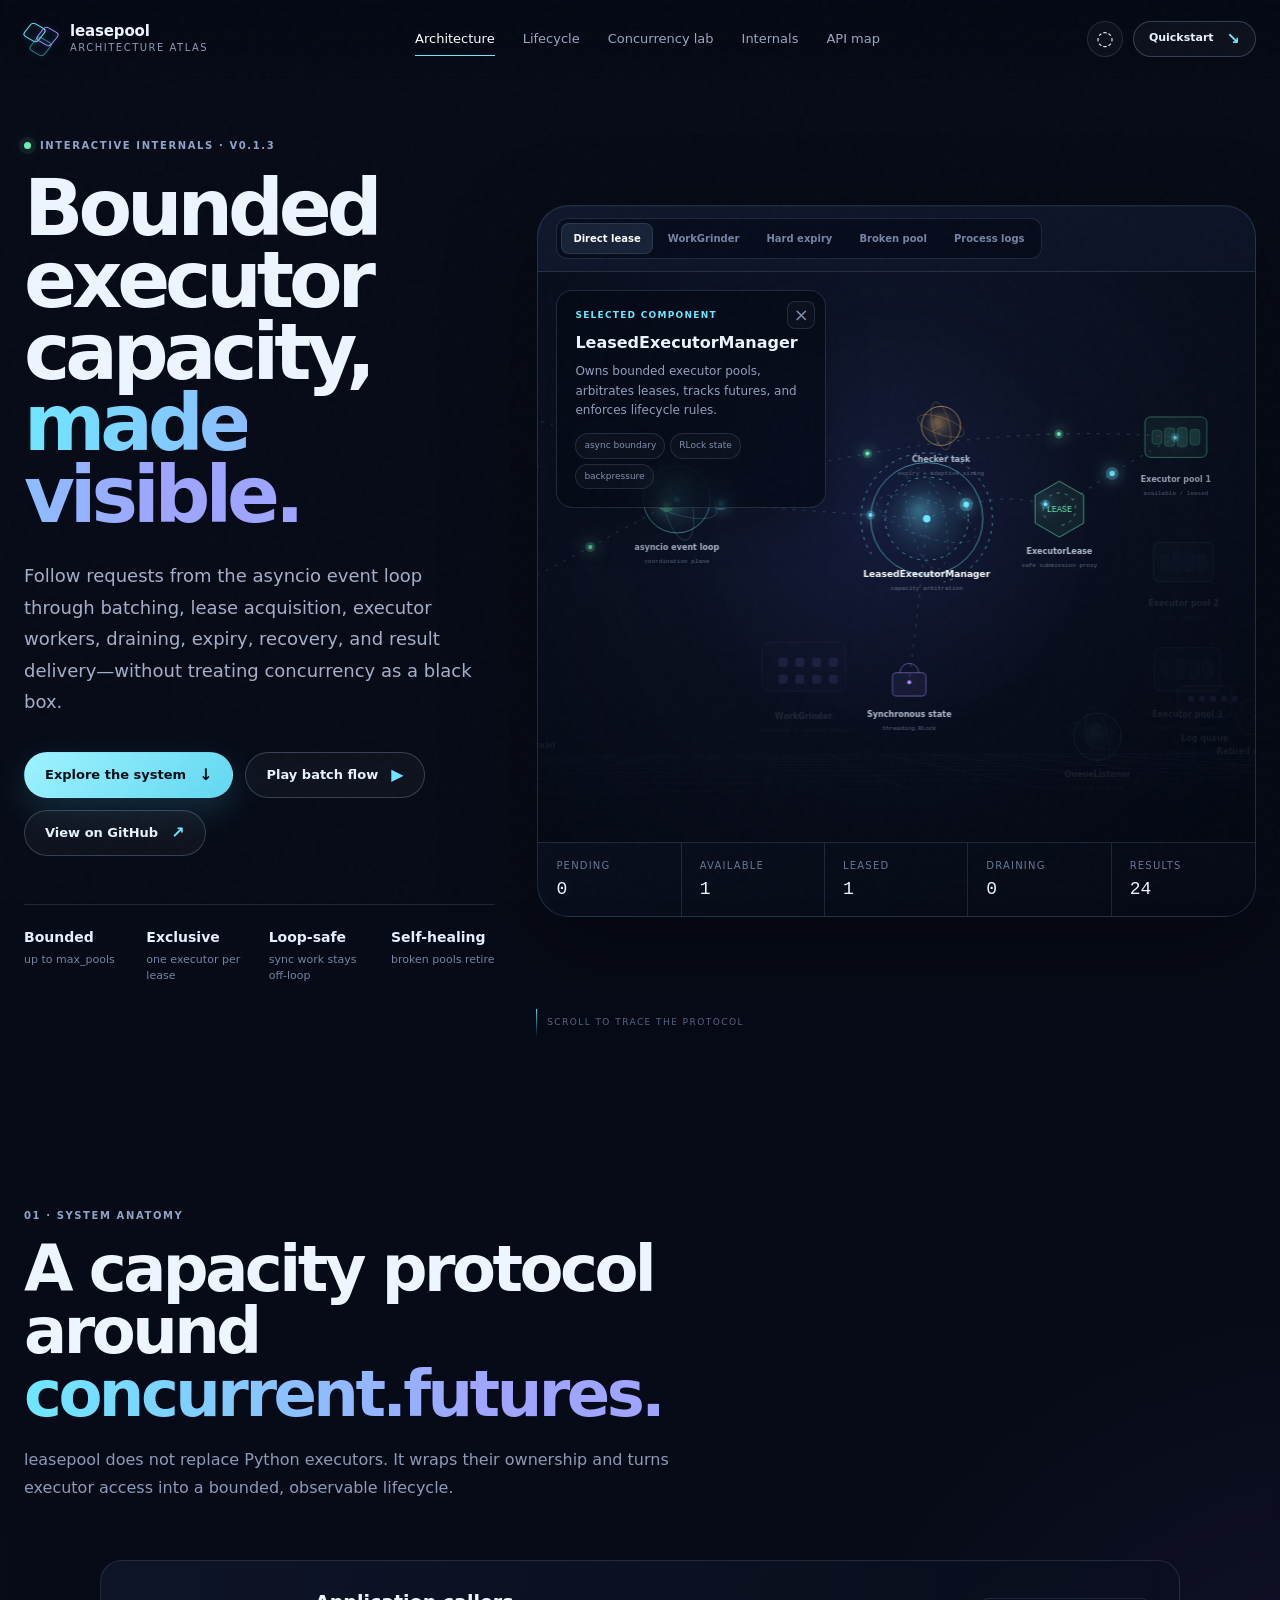
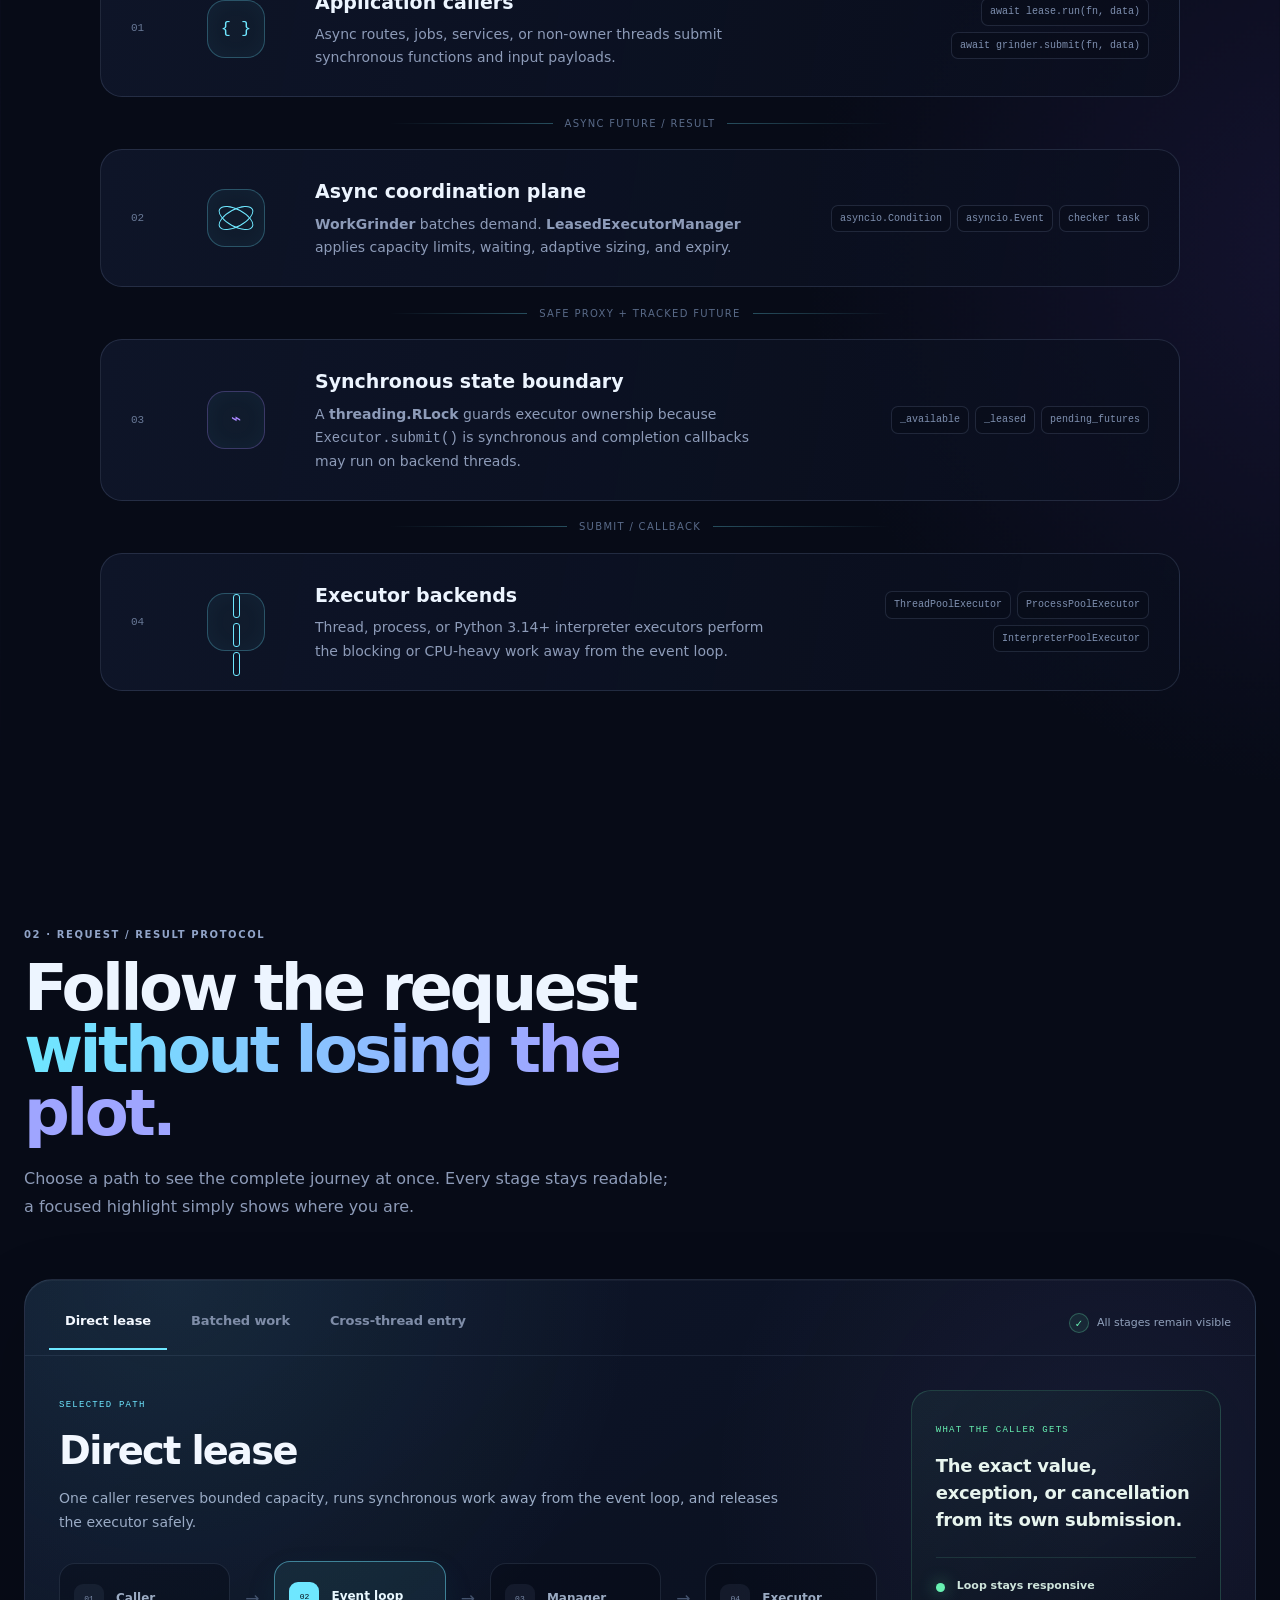
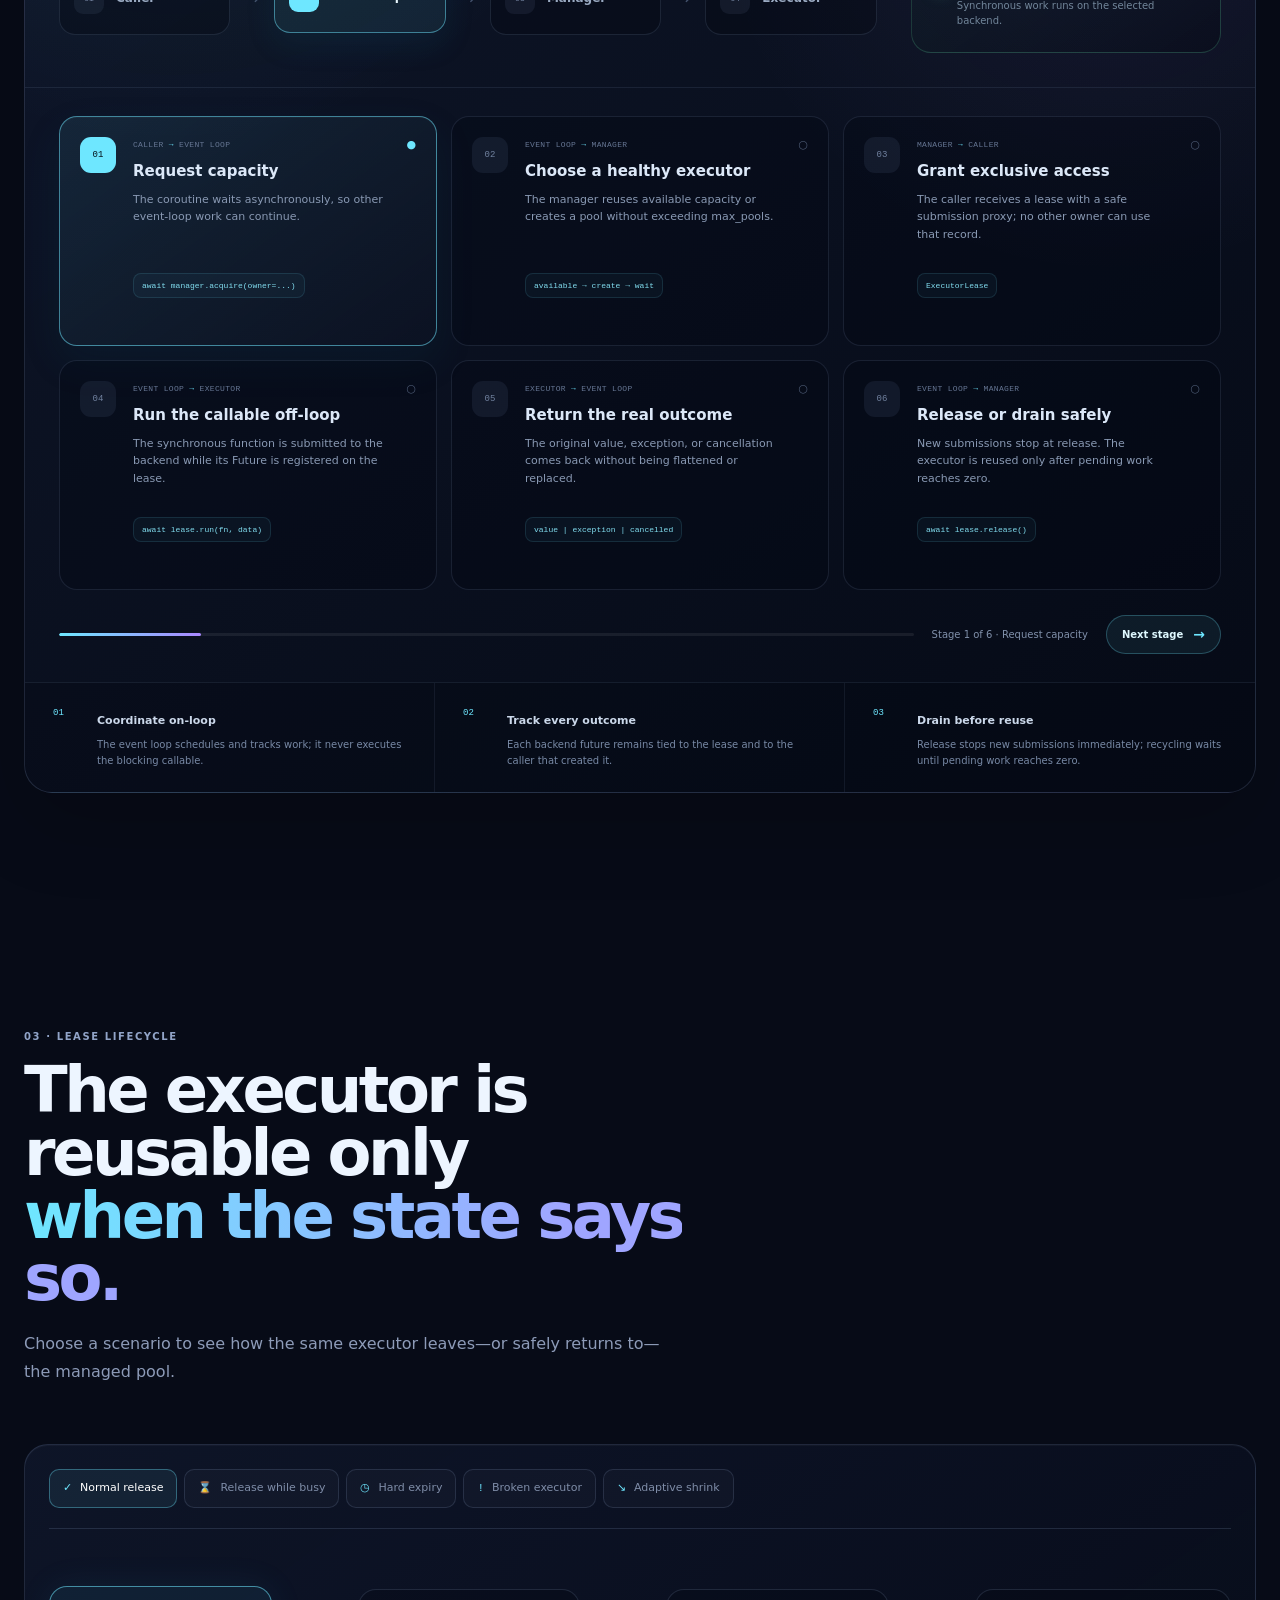
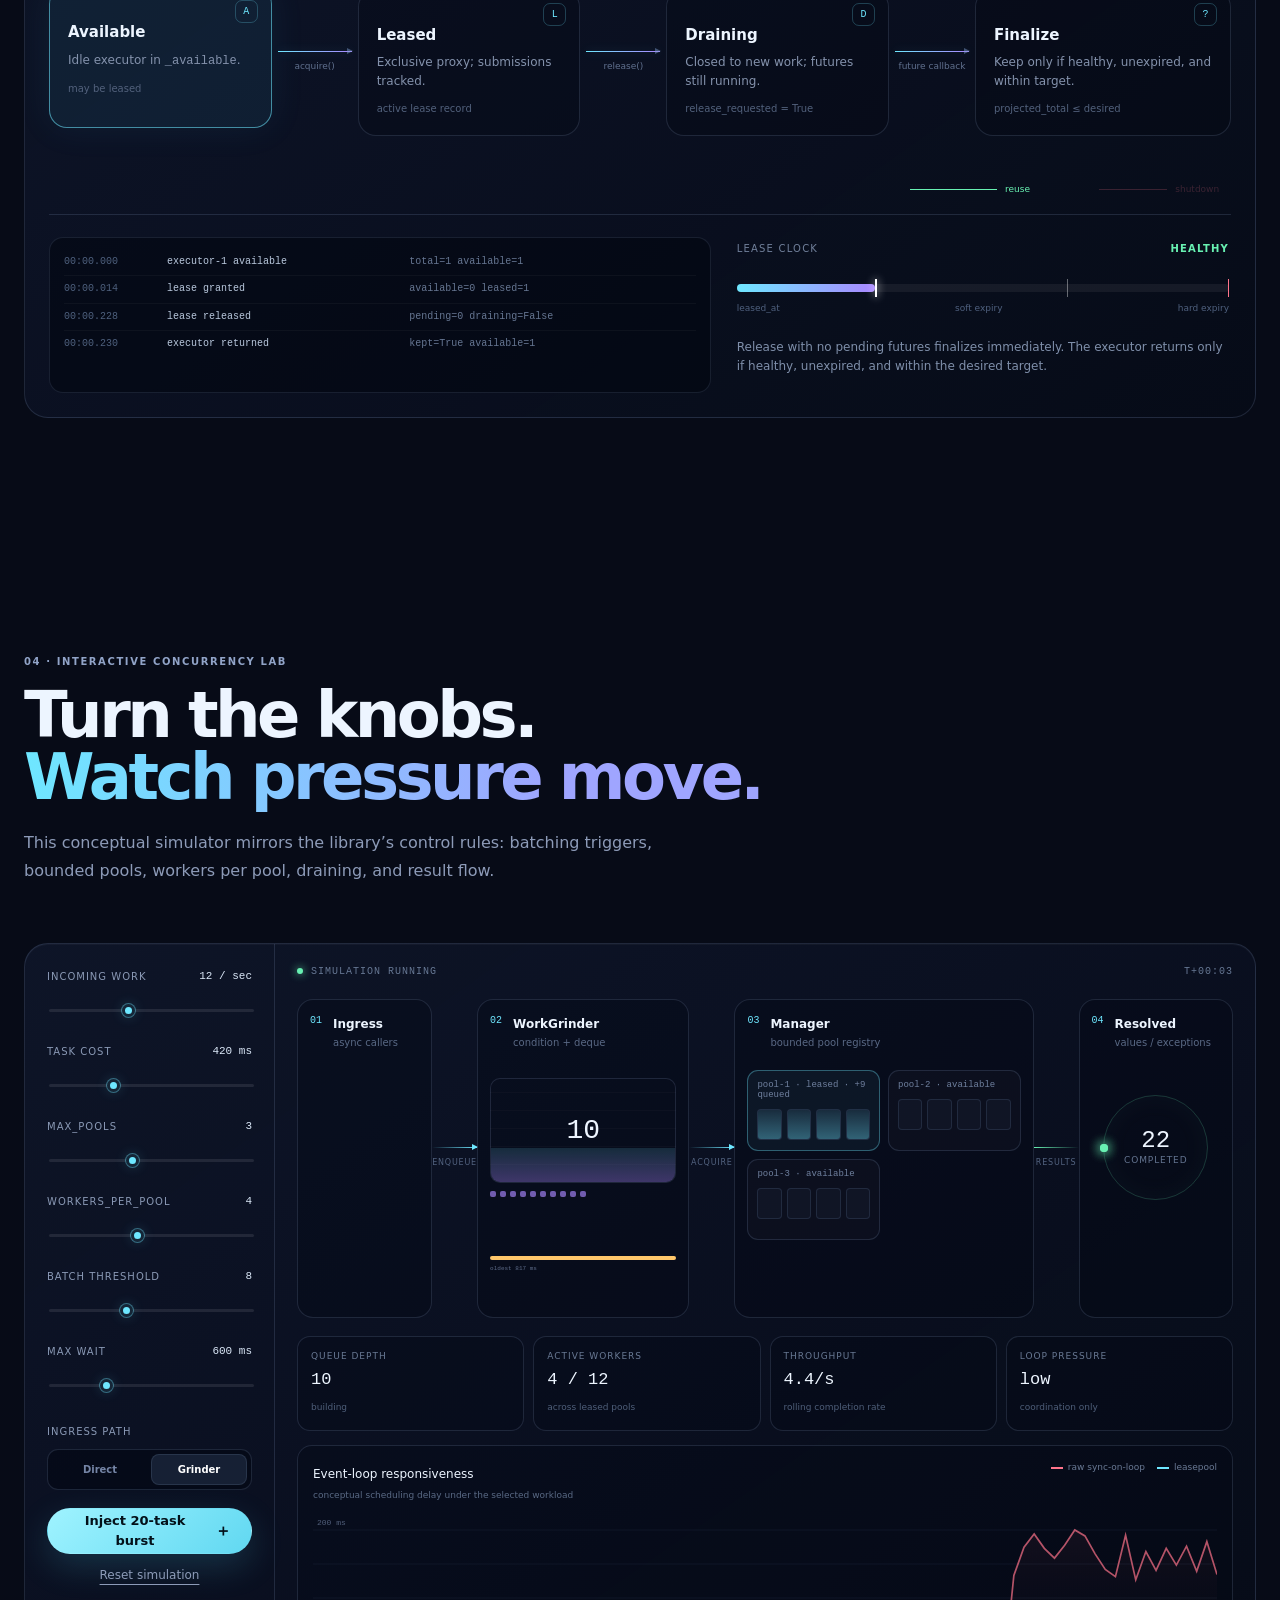
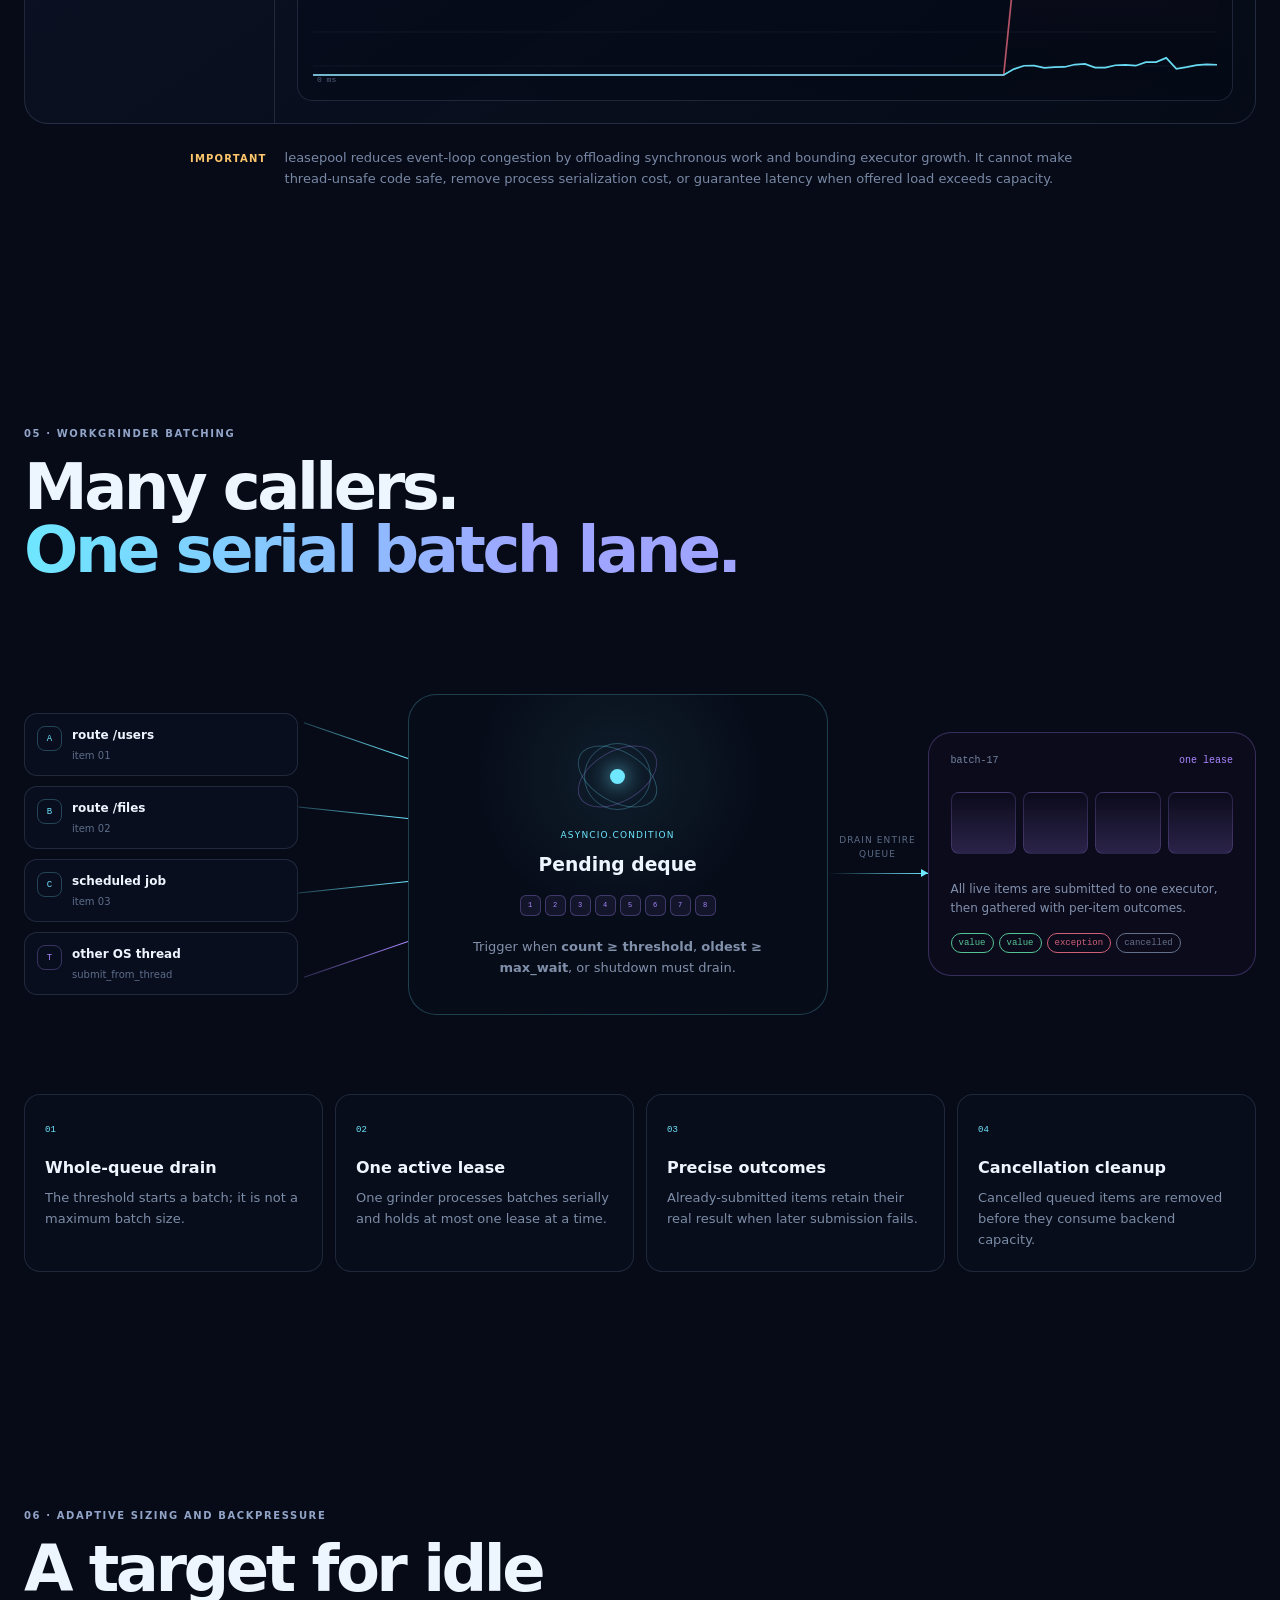
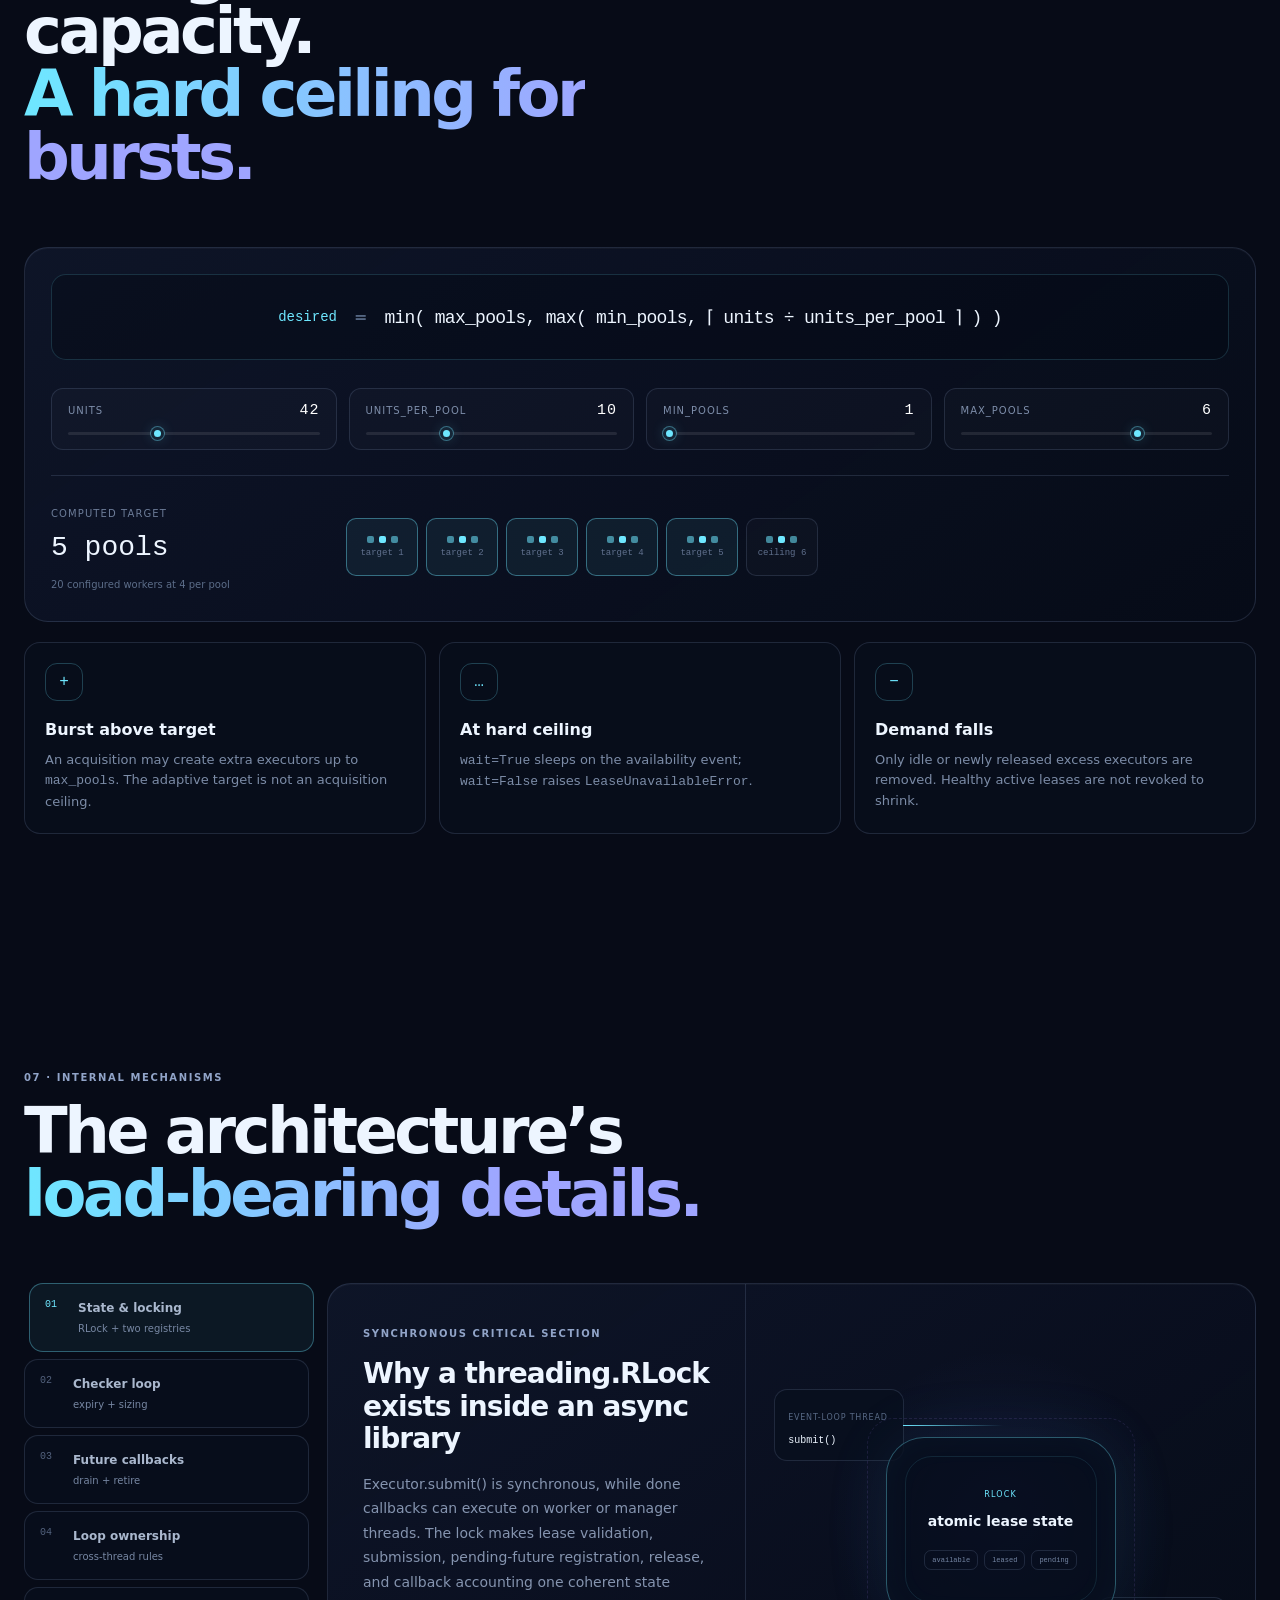
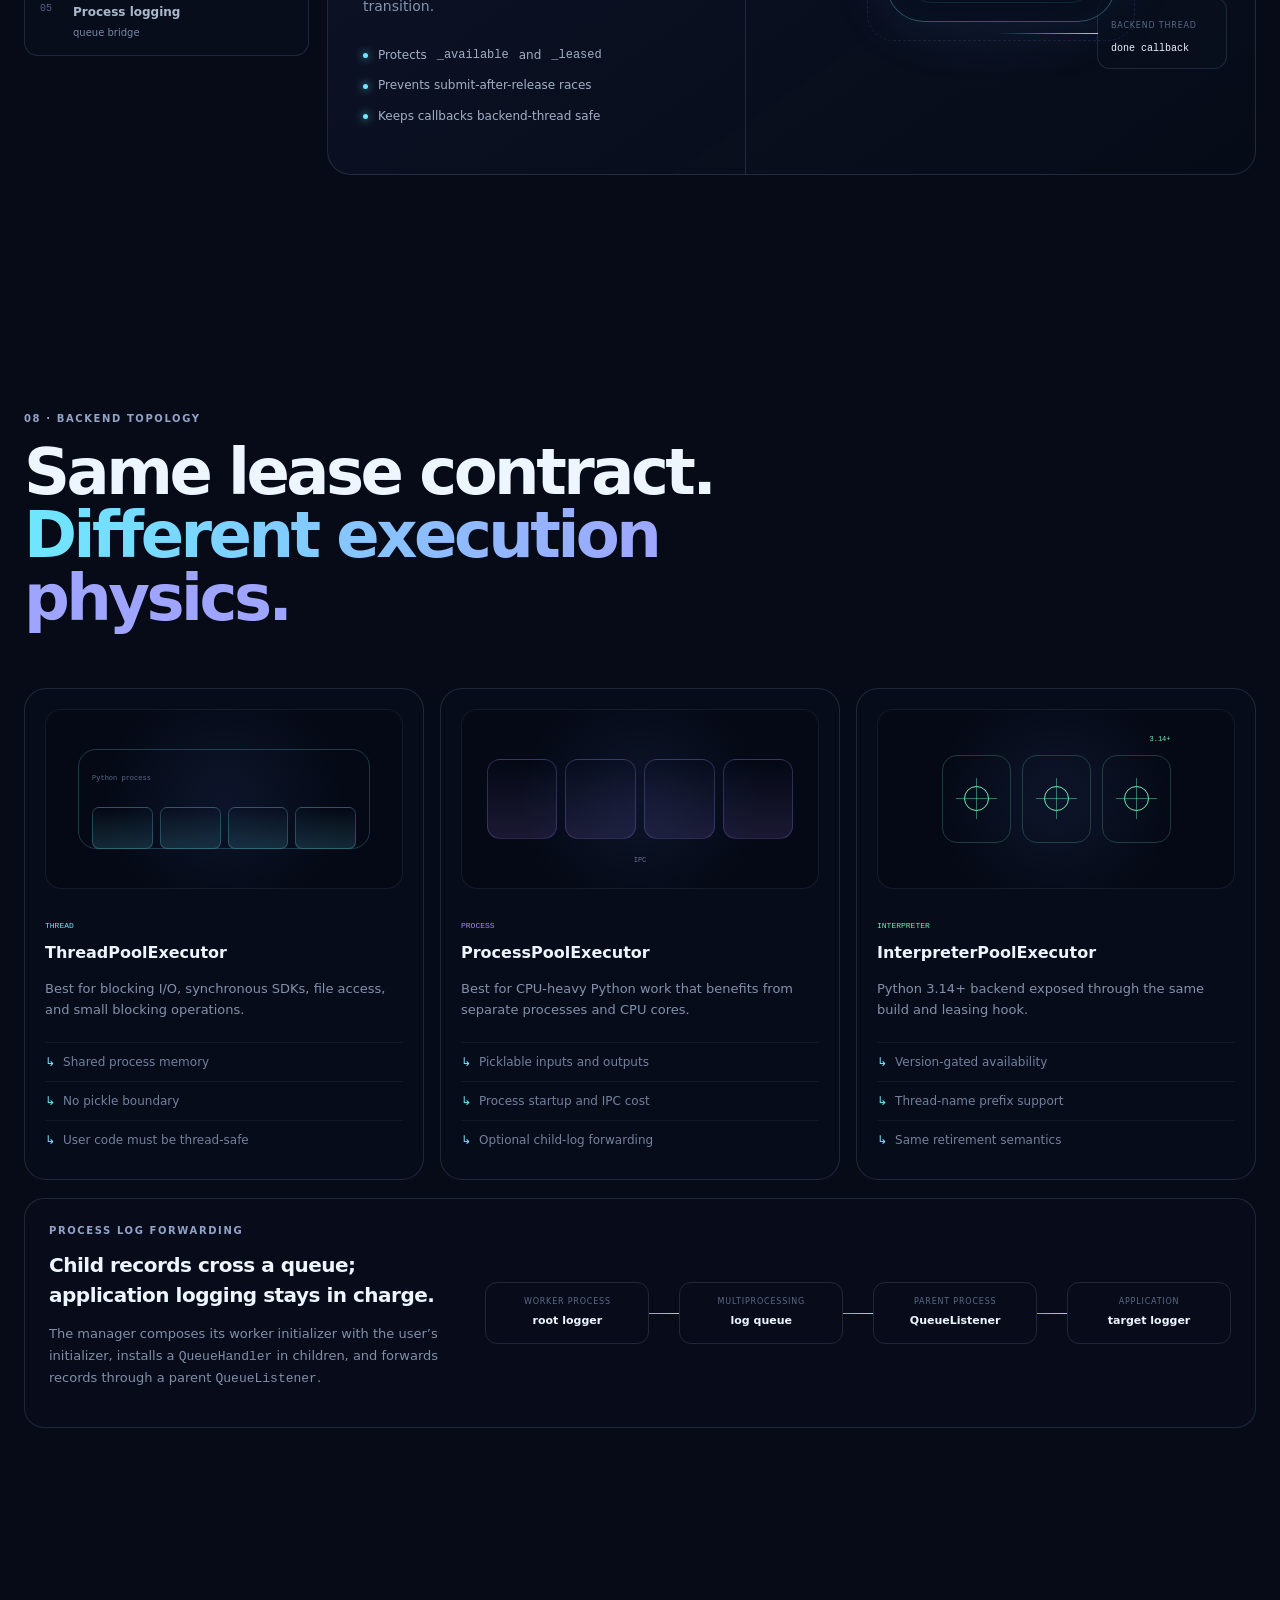
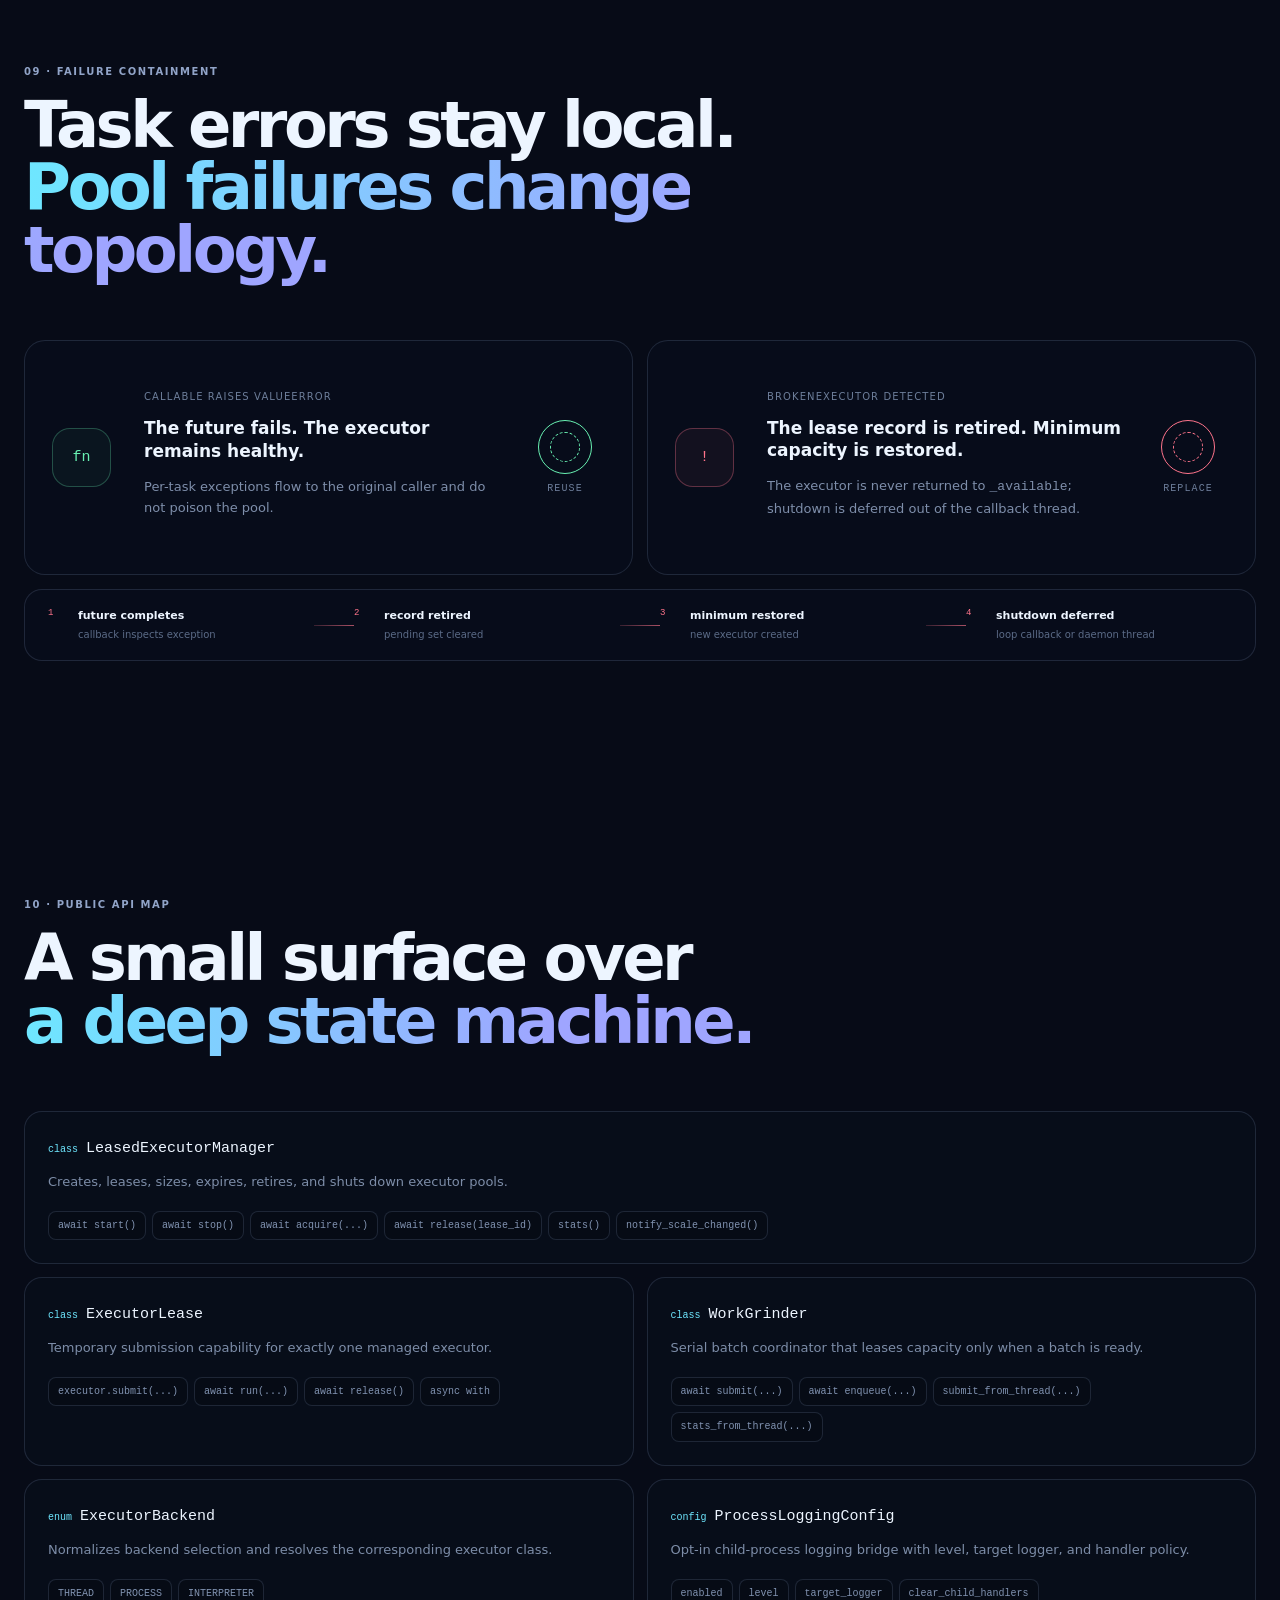
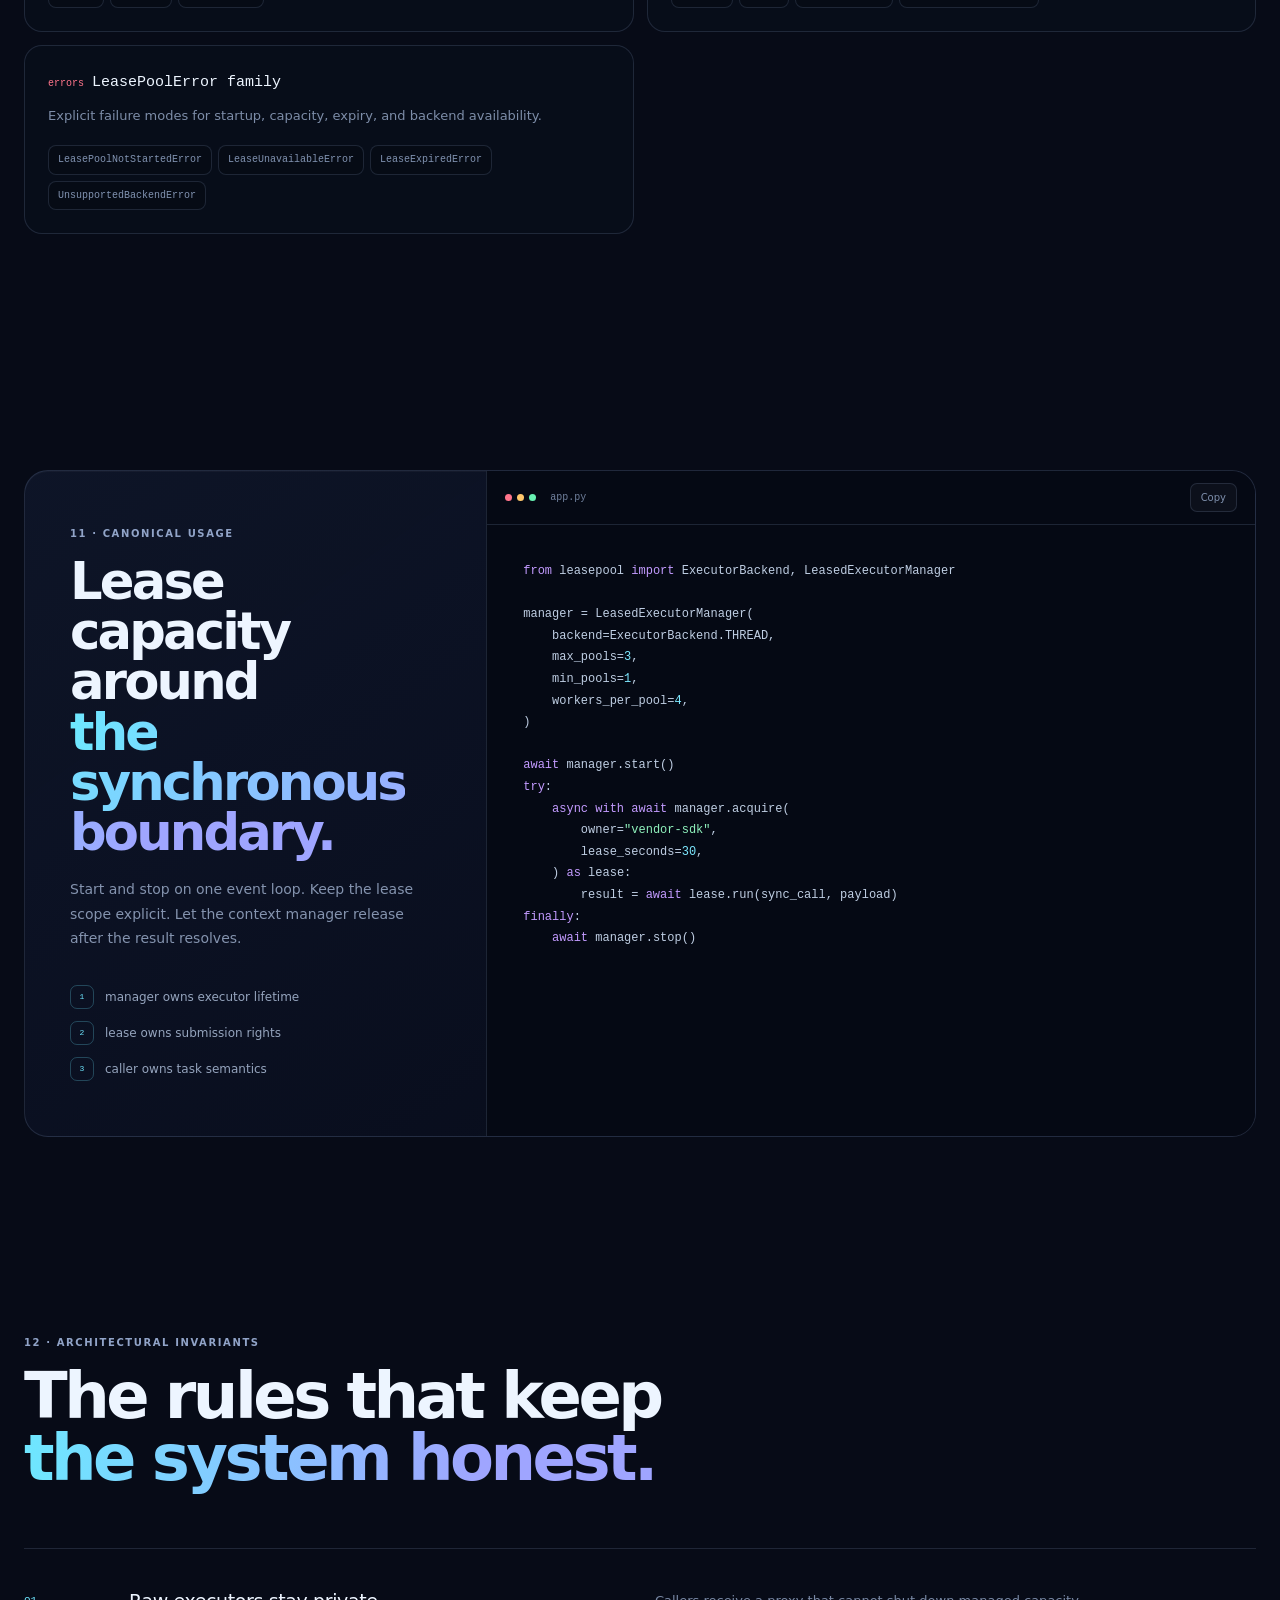
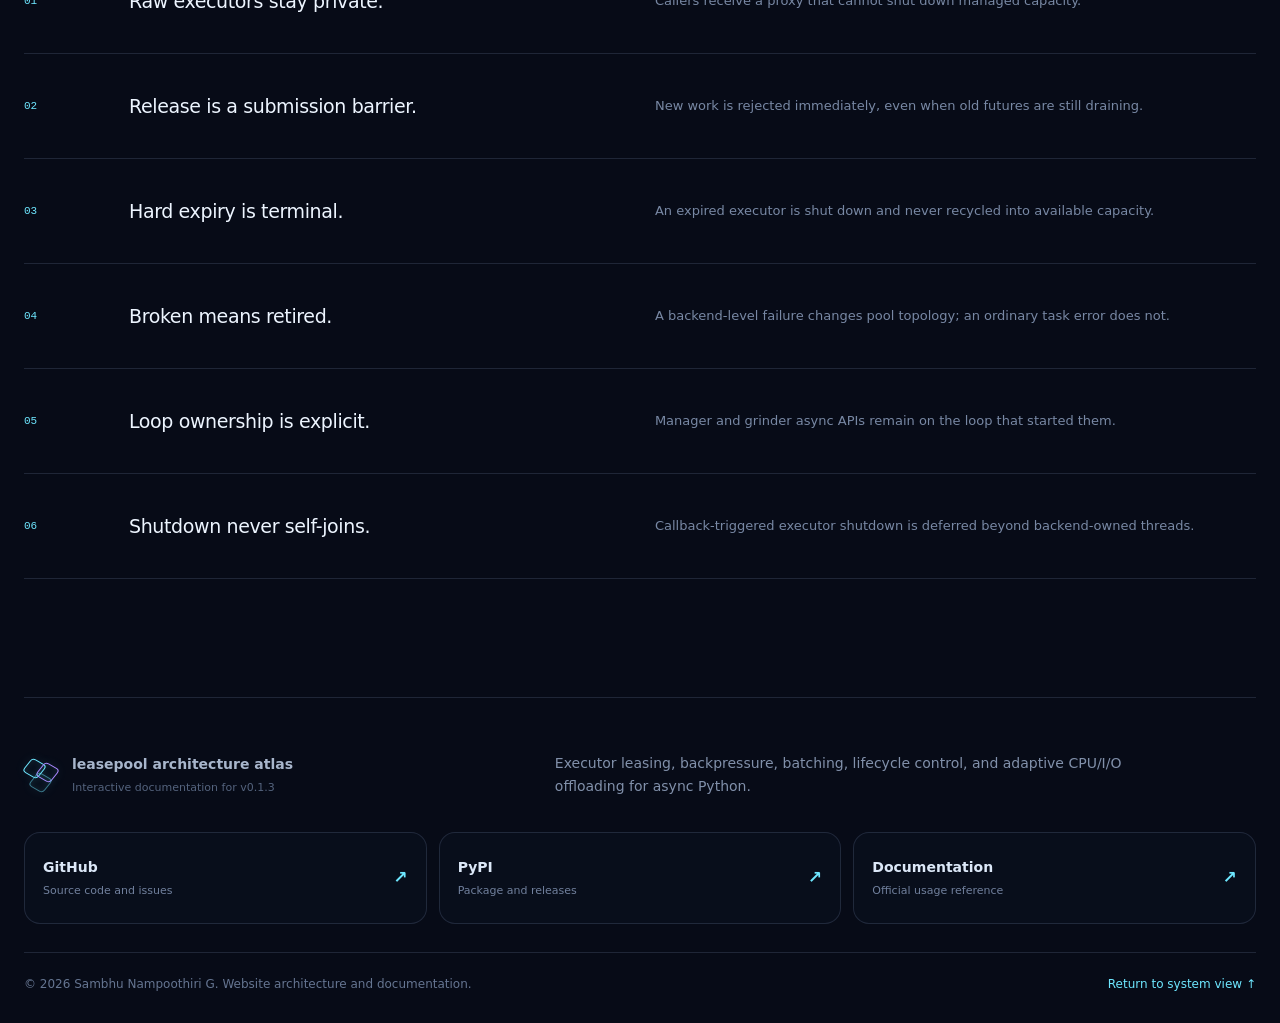
==== commit 317b9914: "updated index.html to improve link previews and establishes the canonical public address." ====
--- a/index.html
+++ b/index.html
@@ -5,6 +5,28 @@
   <meta name="viewport" content="width=device-width, initial-scale=1" />
   <meta name="theme-color" content="#070b17" />
   <meta name="description" content="Interactive graphical and architectural documentation for leasepool — executor leasing, backpressure, batching, lifecycle, and adaptive offloading for asyncio." />
+  <link
+    rel="canonical"
+    href="https://jackofsometrades99.github.io/leasepool-architecture-site/"
+  />
+
+  <meta property="og:type" content="website" />
+  <meta property="og:title" content="leasepool · Interactive Architecture" />
+  <meta
+    property="og:description"
+    content="Interactive architectural documentation for leasepool — executor leasing, backpressure, batching, lifecycle, and adaptive offloading for asyncio."
+  />
+  <meta
+    property="og:url"
+    content="https://jackofsometrades99.github.io/leasepool-architecture-site/"
+  />
+
+  <meta name="twitter:card" content="summary" />
+  <meta name="twitter:title" content="leasepool · Interactive Architecture" />
+  <meta
+    name="twitter:description"
+    content="Interactive architectural documentation for leasepool."
+  />
   <title>leasepool · Interactive Architecture</title>
   <link rel="stylesheet" href="styles.css" />
 </head>
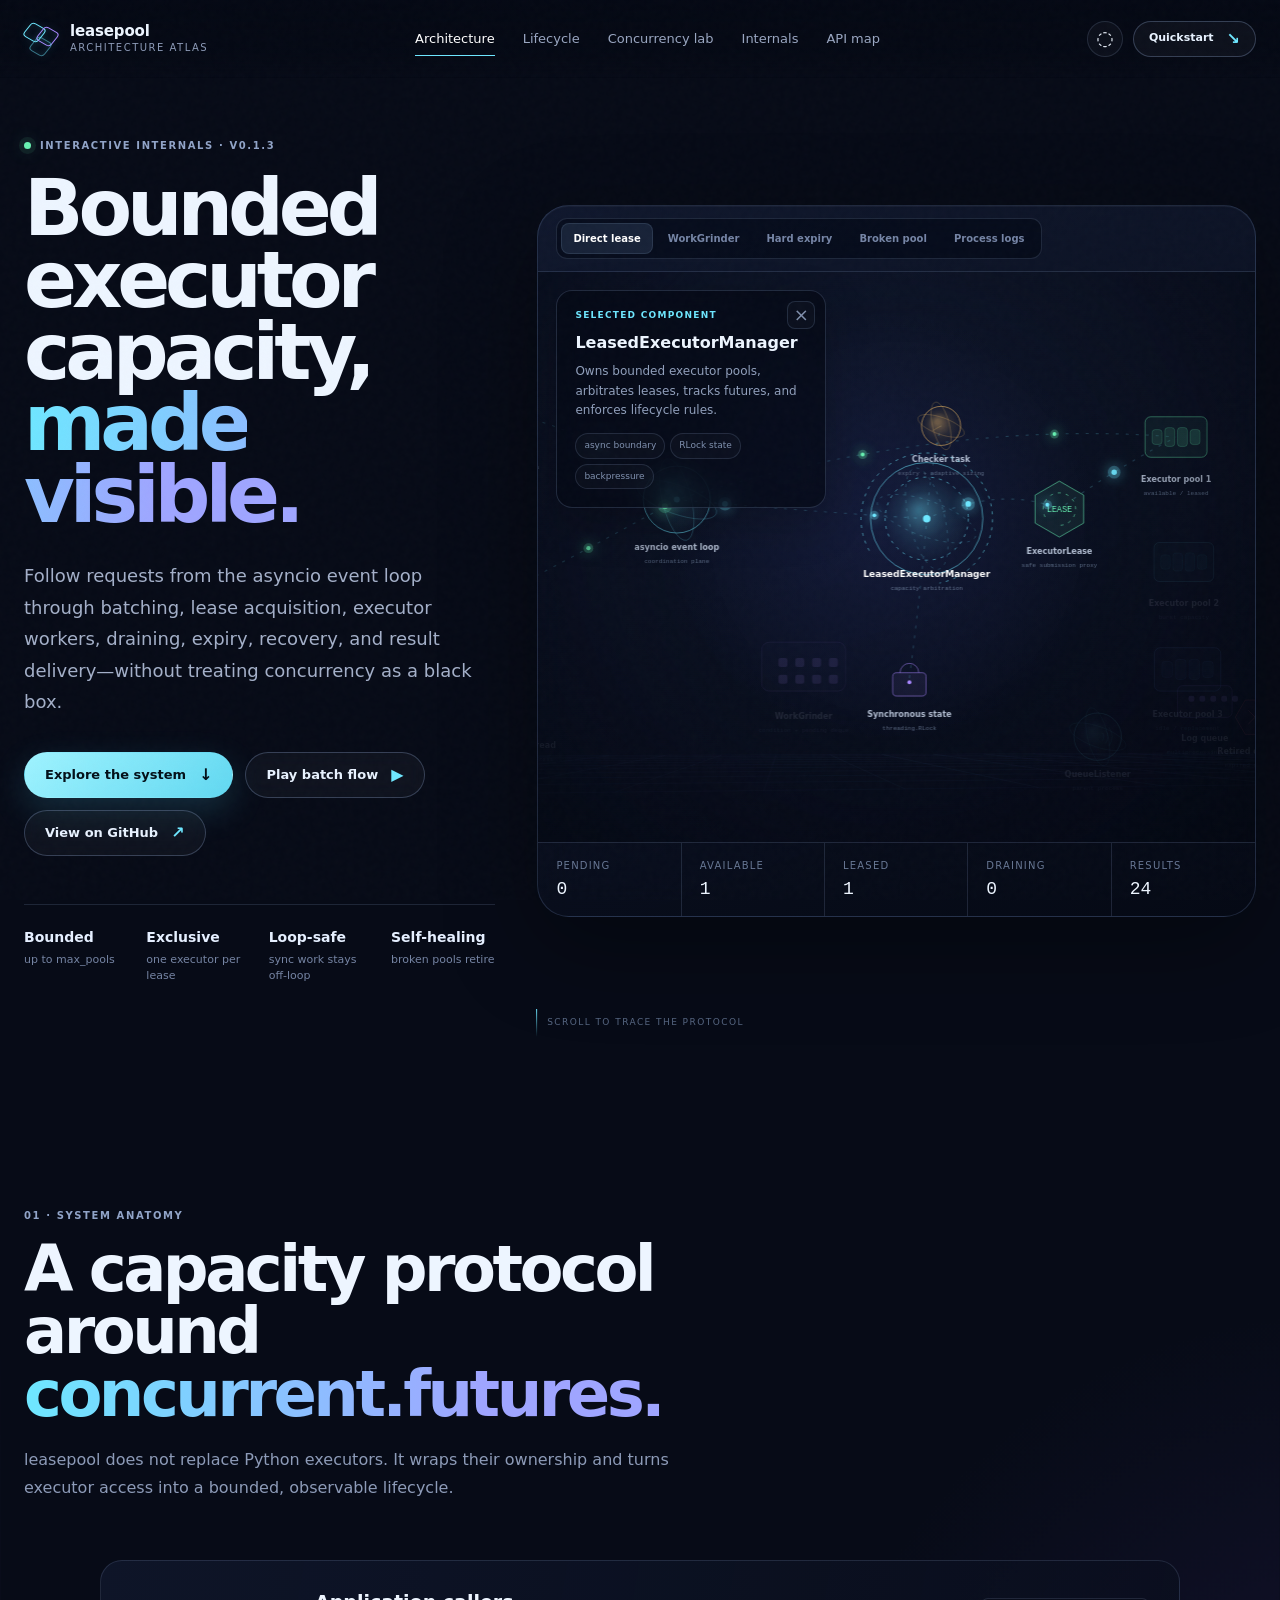
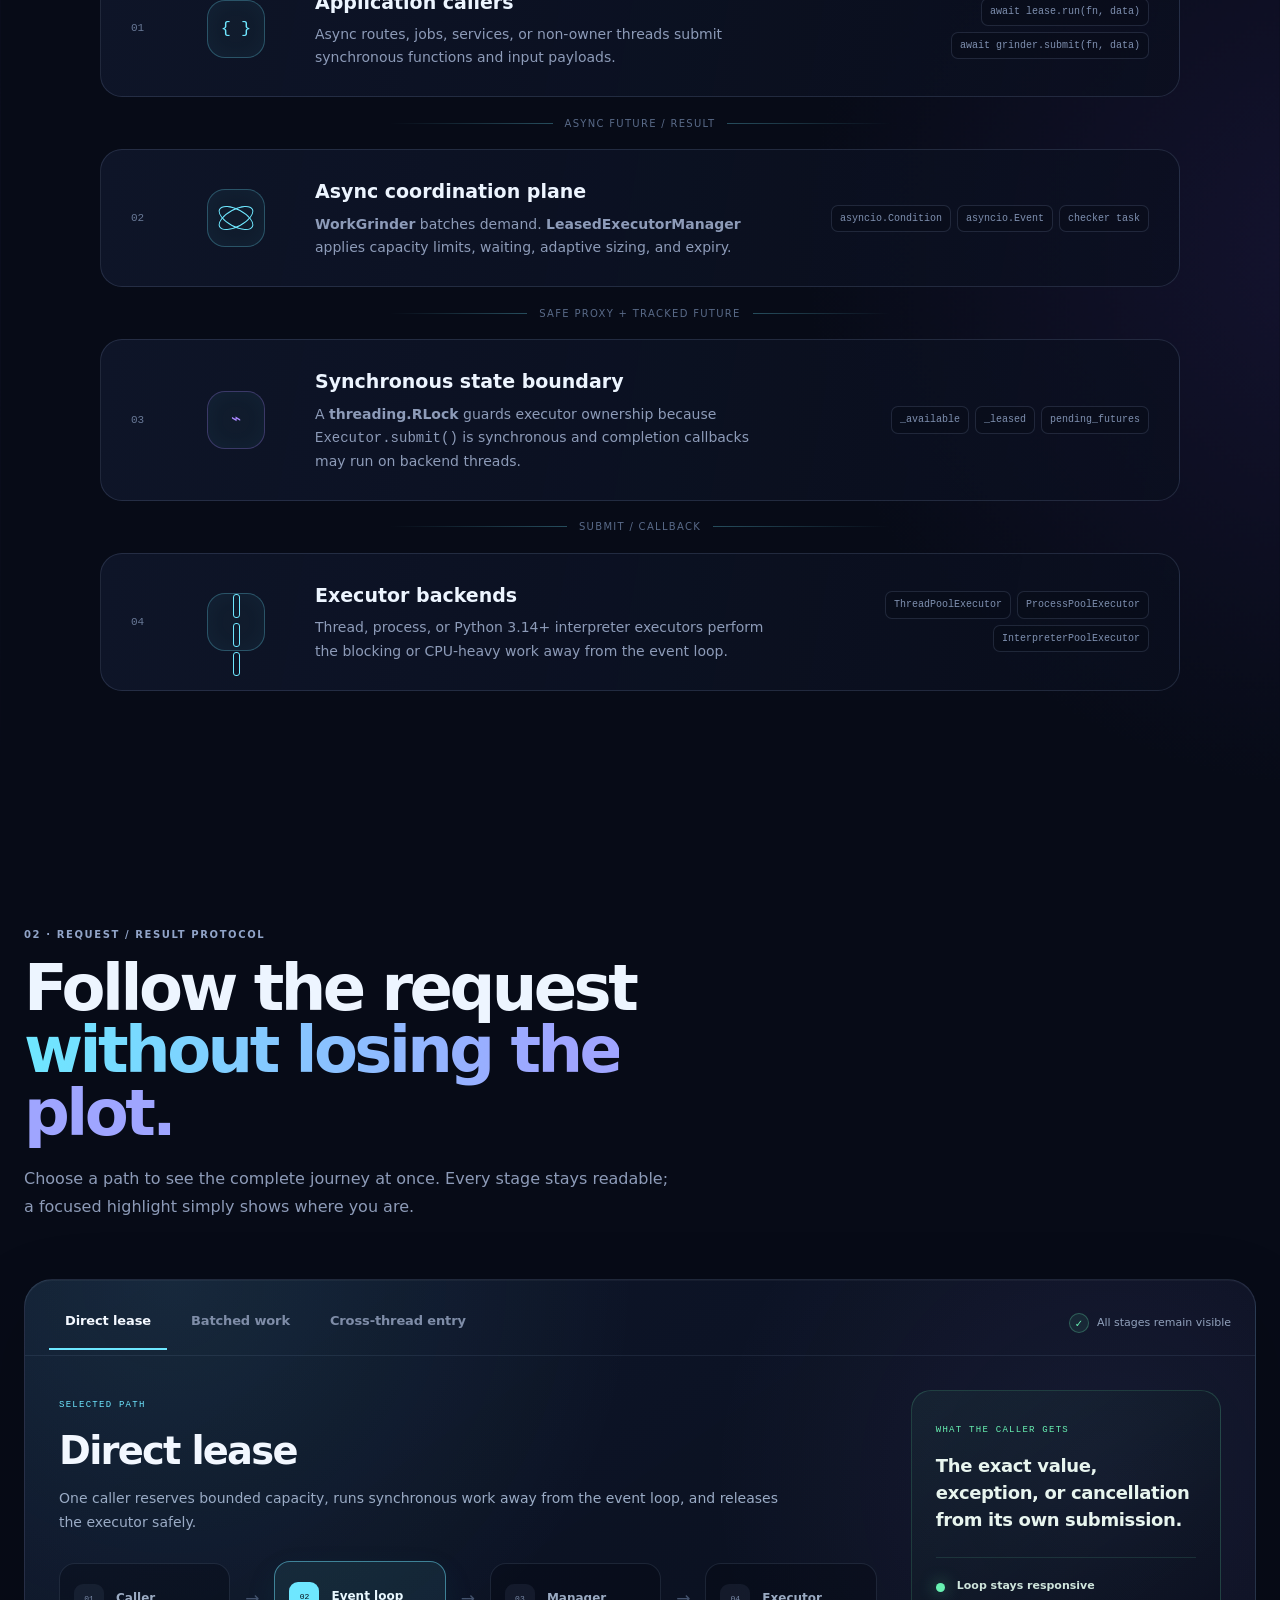
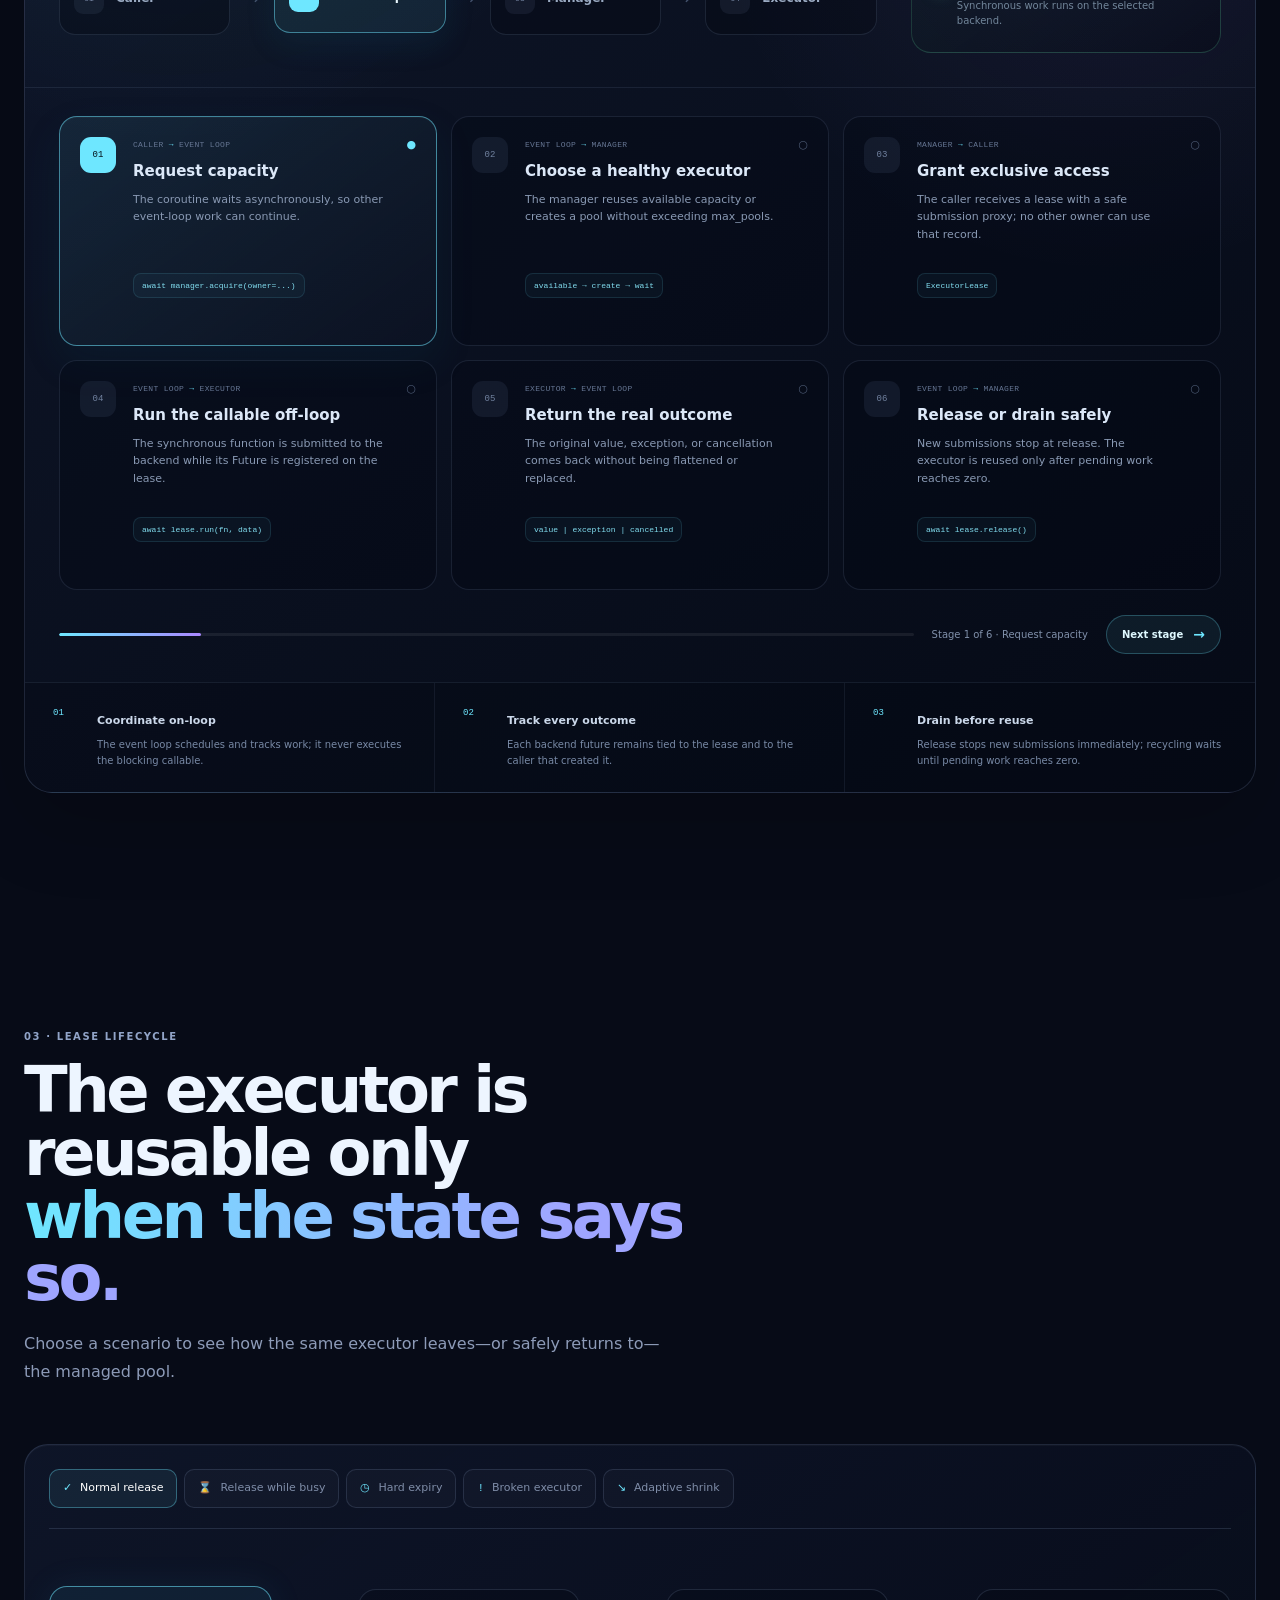
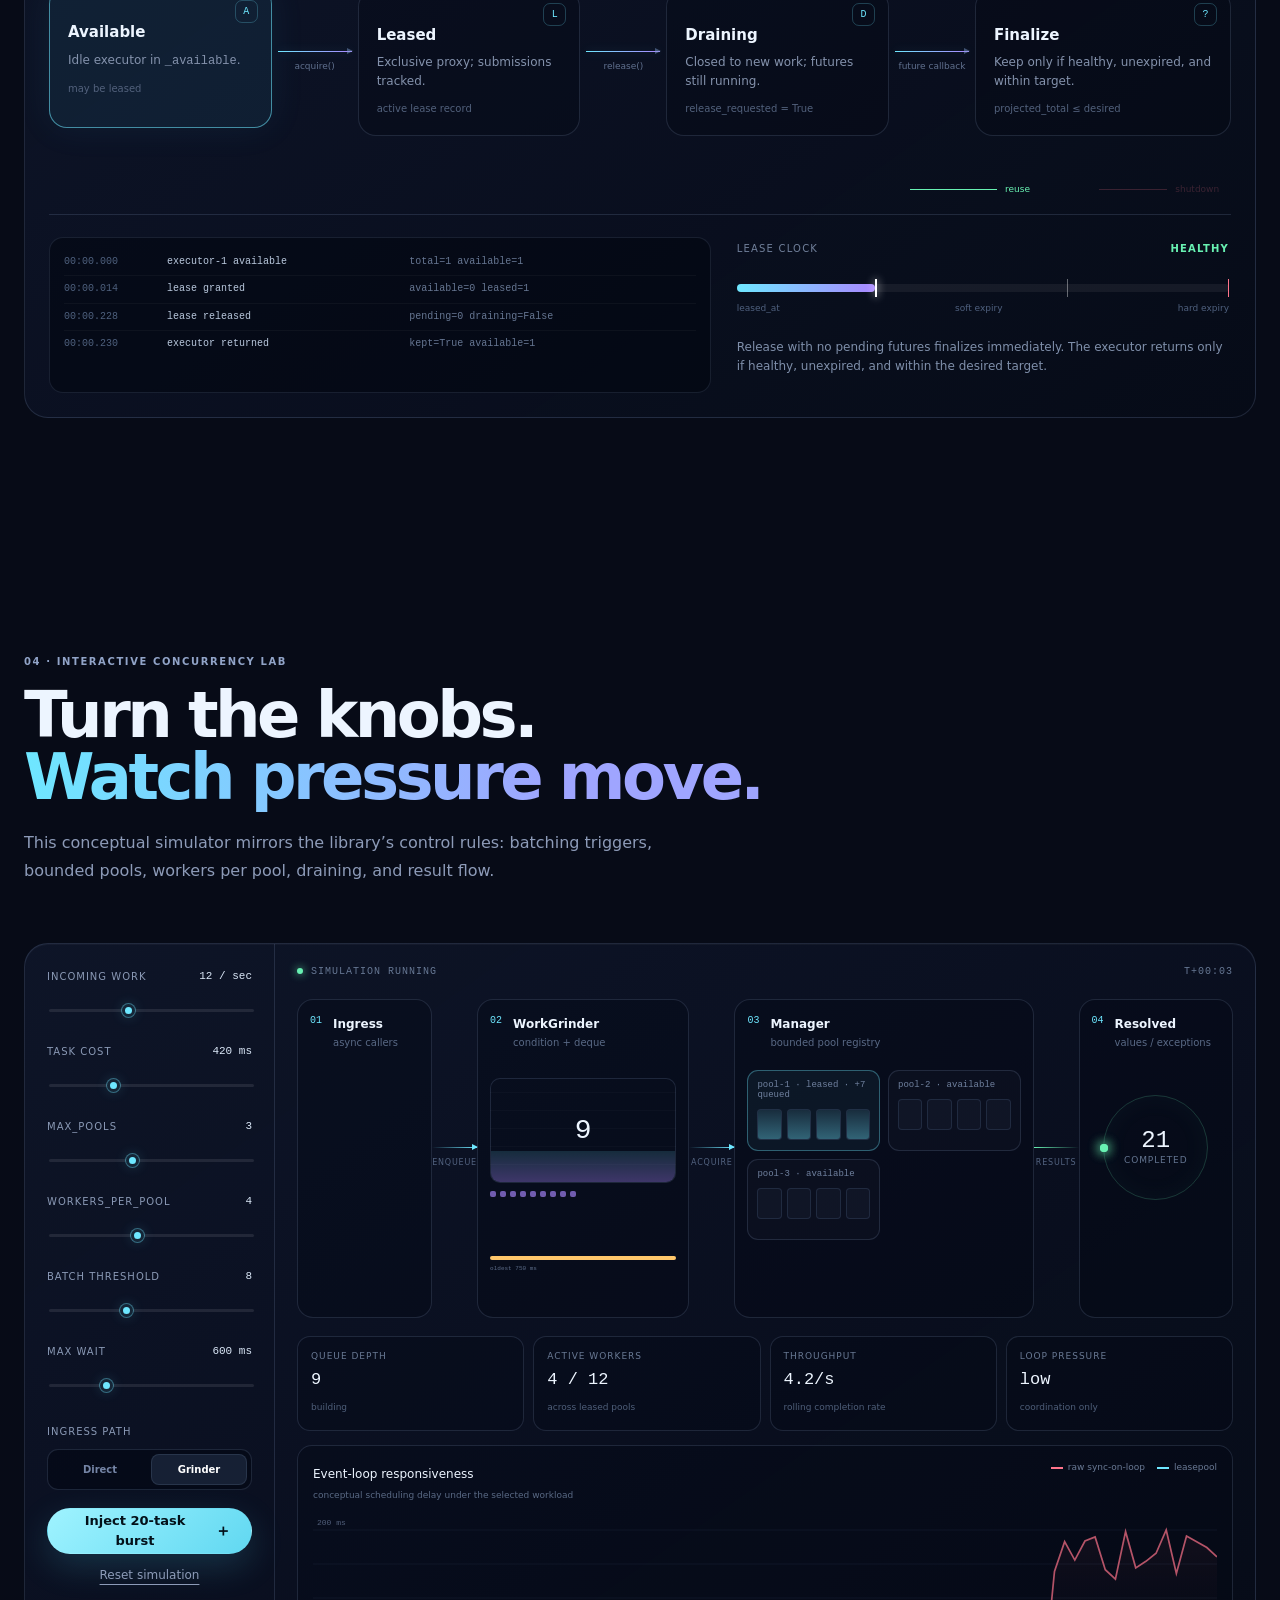
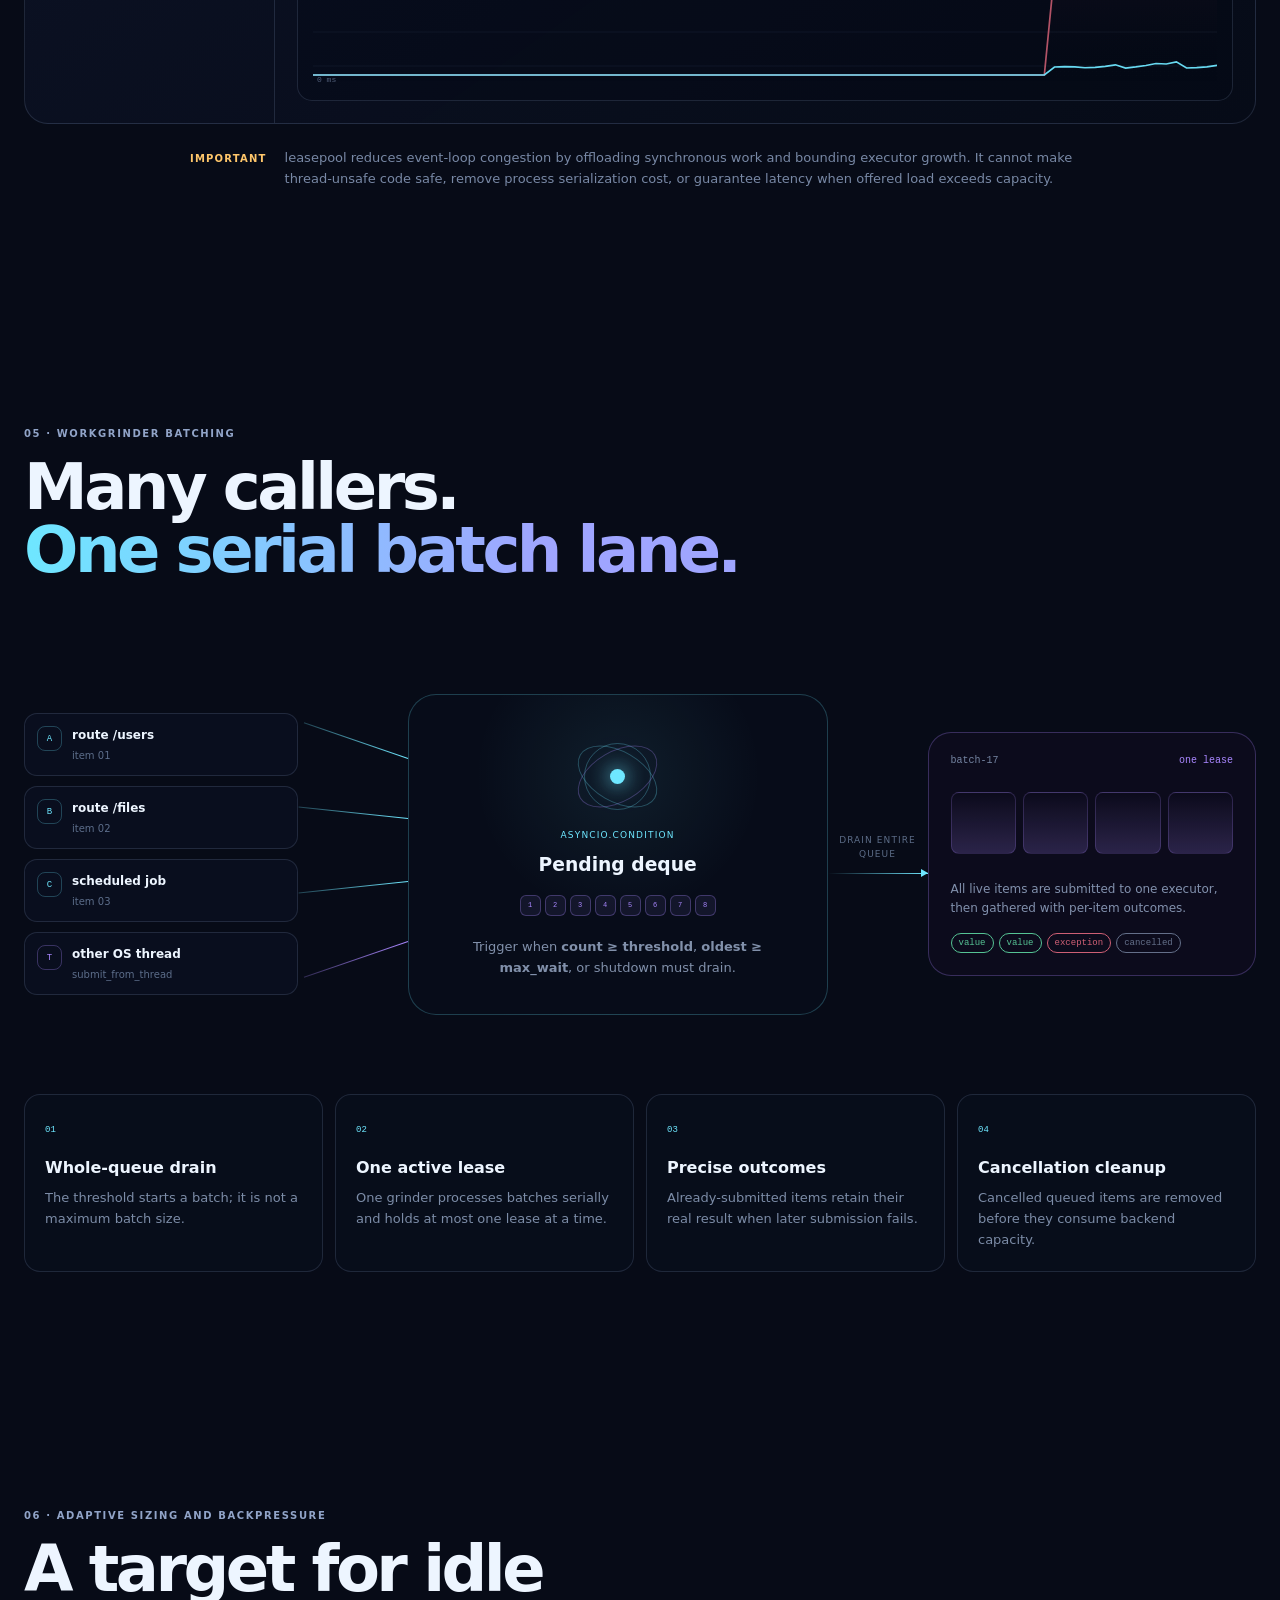
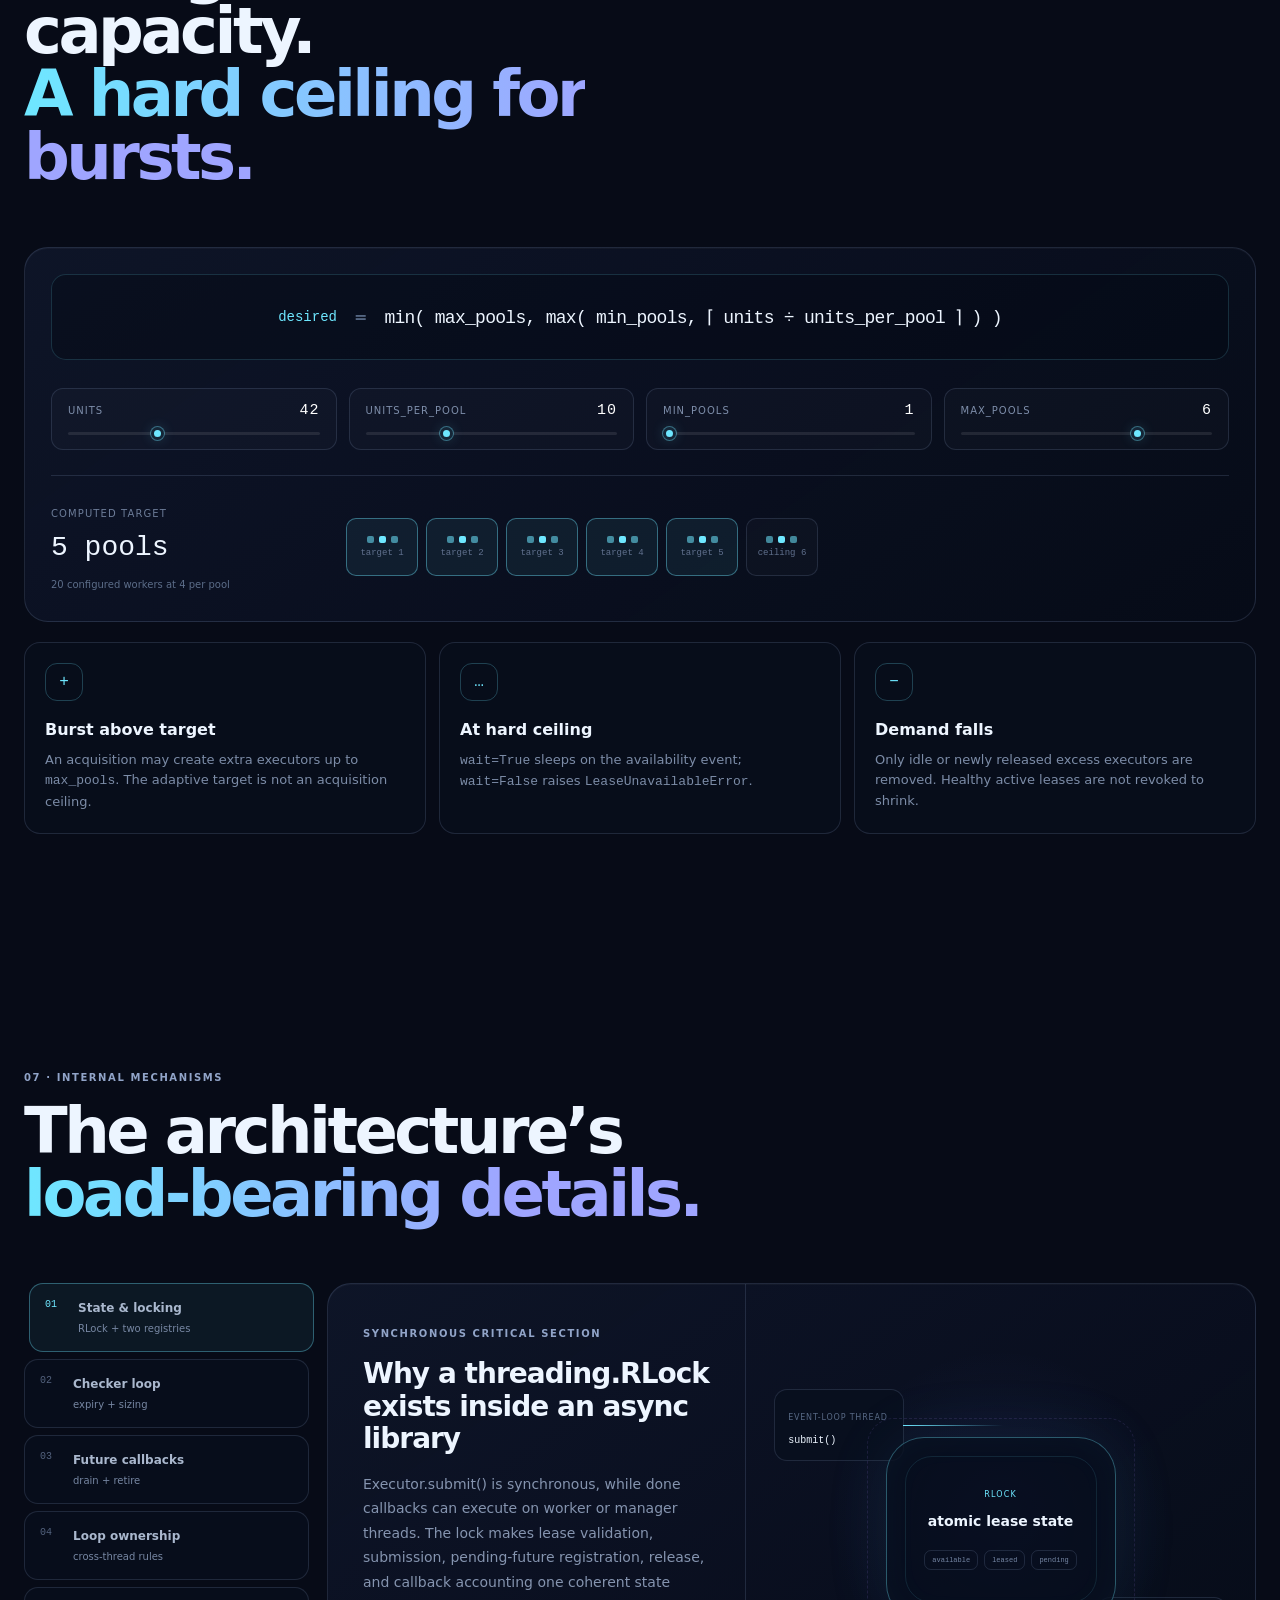
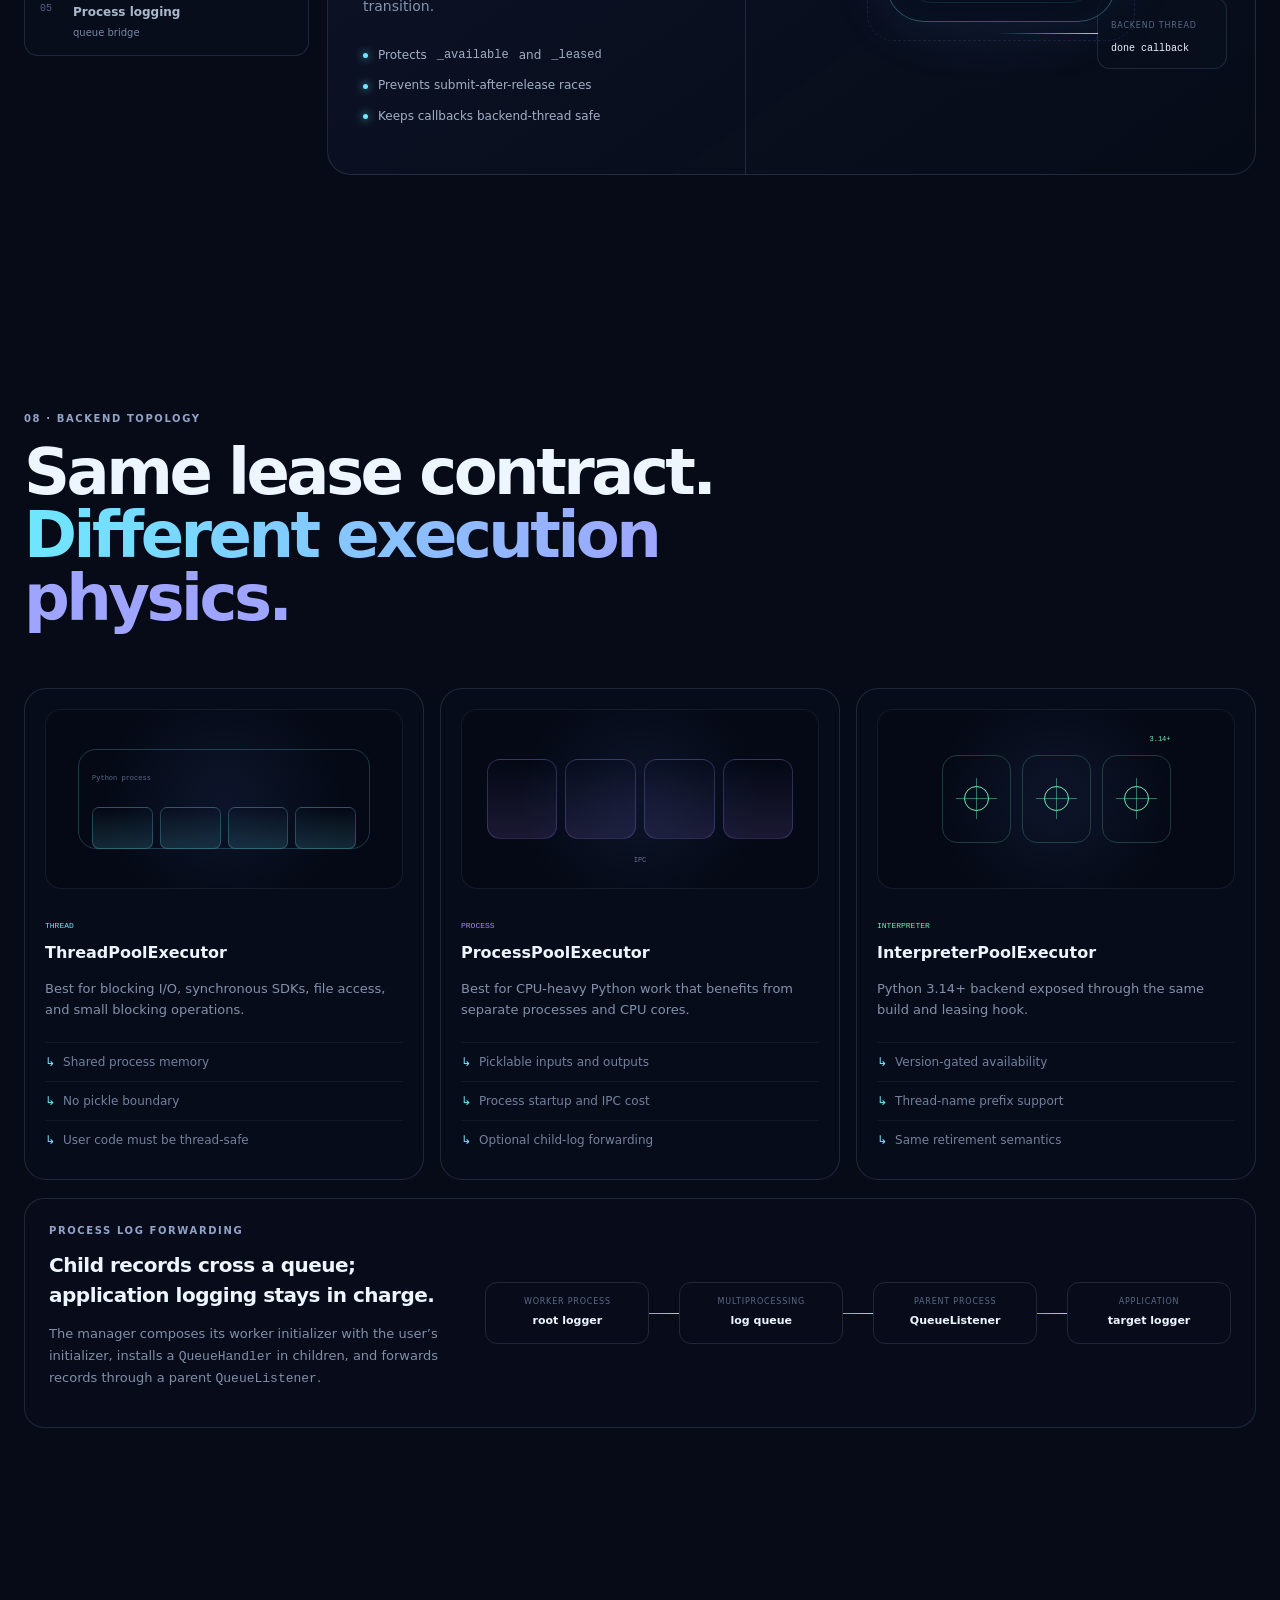
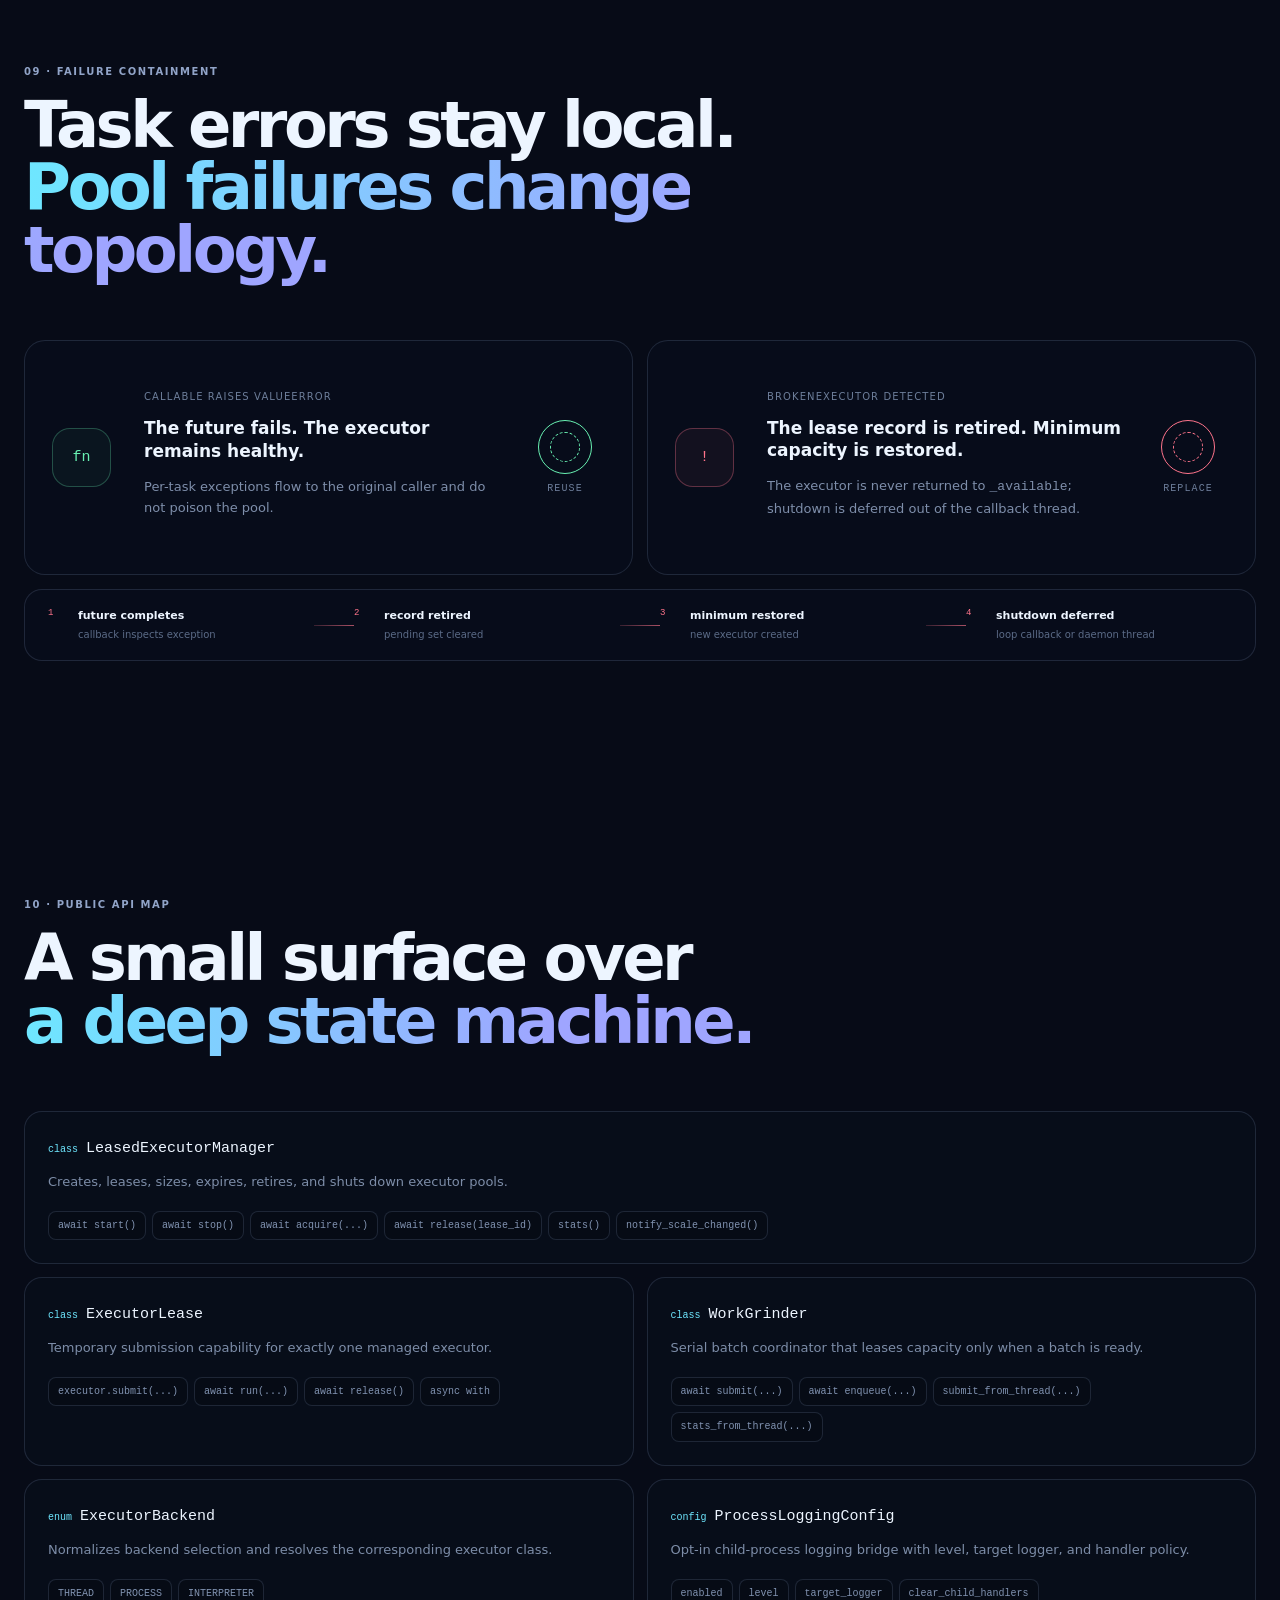
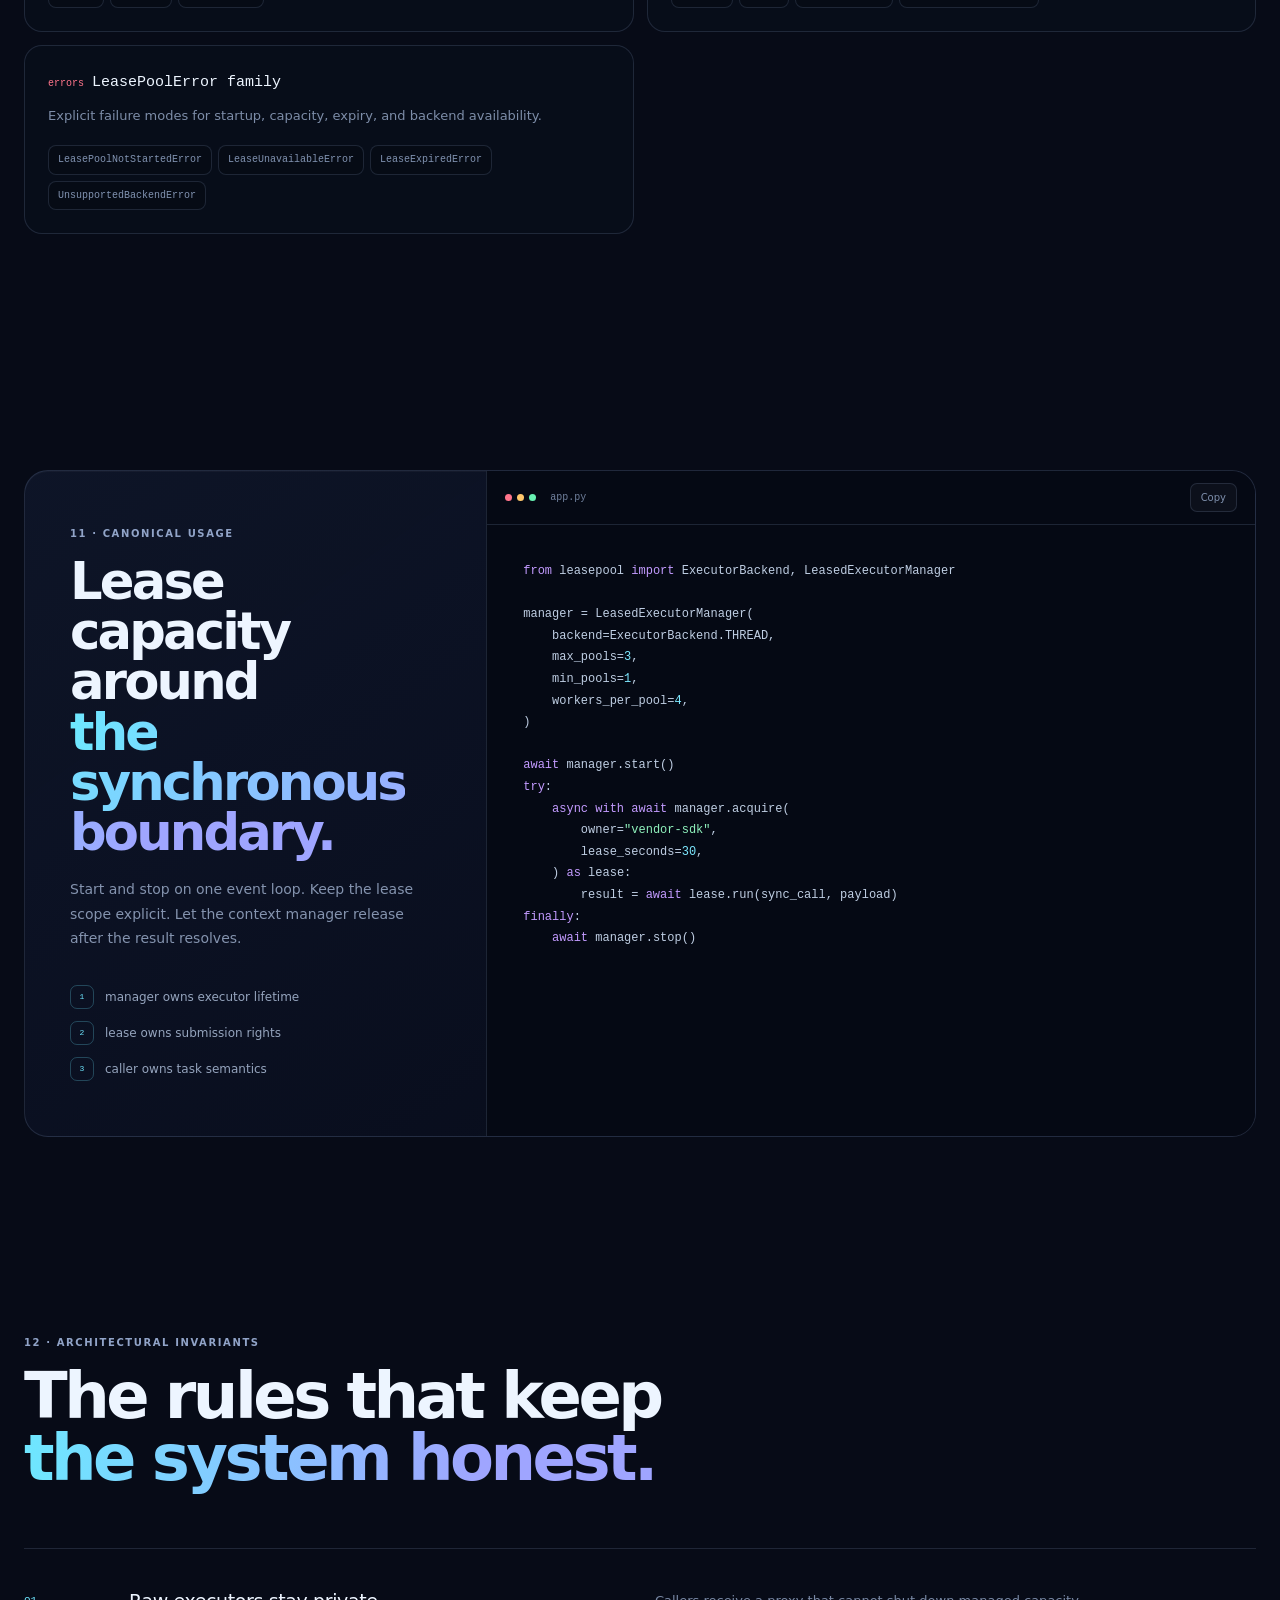
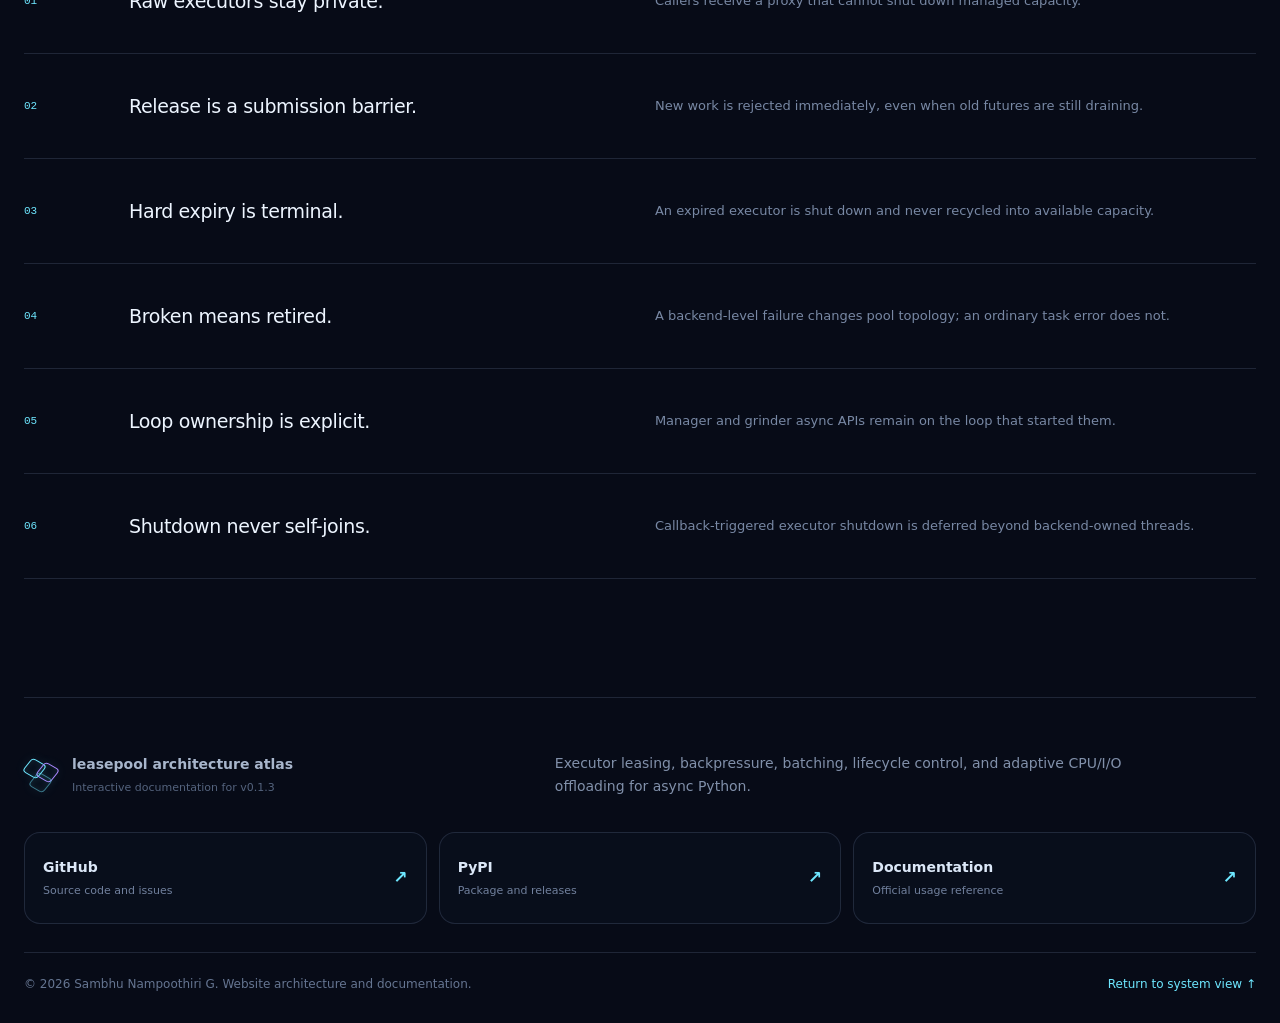
==== commit 0d7a26b6: "Added icon pack for the website" ====
--- a/index.html
+++ b/index.html
@@ -4,6 +4,10 @@
   <meta charset="utf-8" />
   <meta name="viewport" content="width=device-width, initial-scale=1" />
   <meta name="theme-color" content="#070b17" />
+  <link rel="icon" href="favicon.svg" type="image/svg+xml" />
+  <link rel="icon" href="favicon.ico" sizes="any" />
+  <link rel="apple-touch-icon" href="apple-touch-icon.png" />
+  <link rel="manifest" href="site.webmanifest" />
   <meta name="description" content="Interactive graphical and architectural documentation for leasepool — executor leasing, backpressure, batching, lifecycle, and adaptive offloading for asyncio." />
   <link
     rel="canonical"
